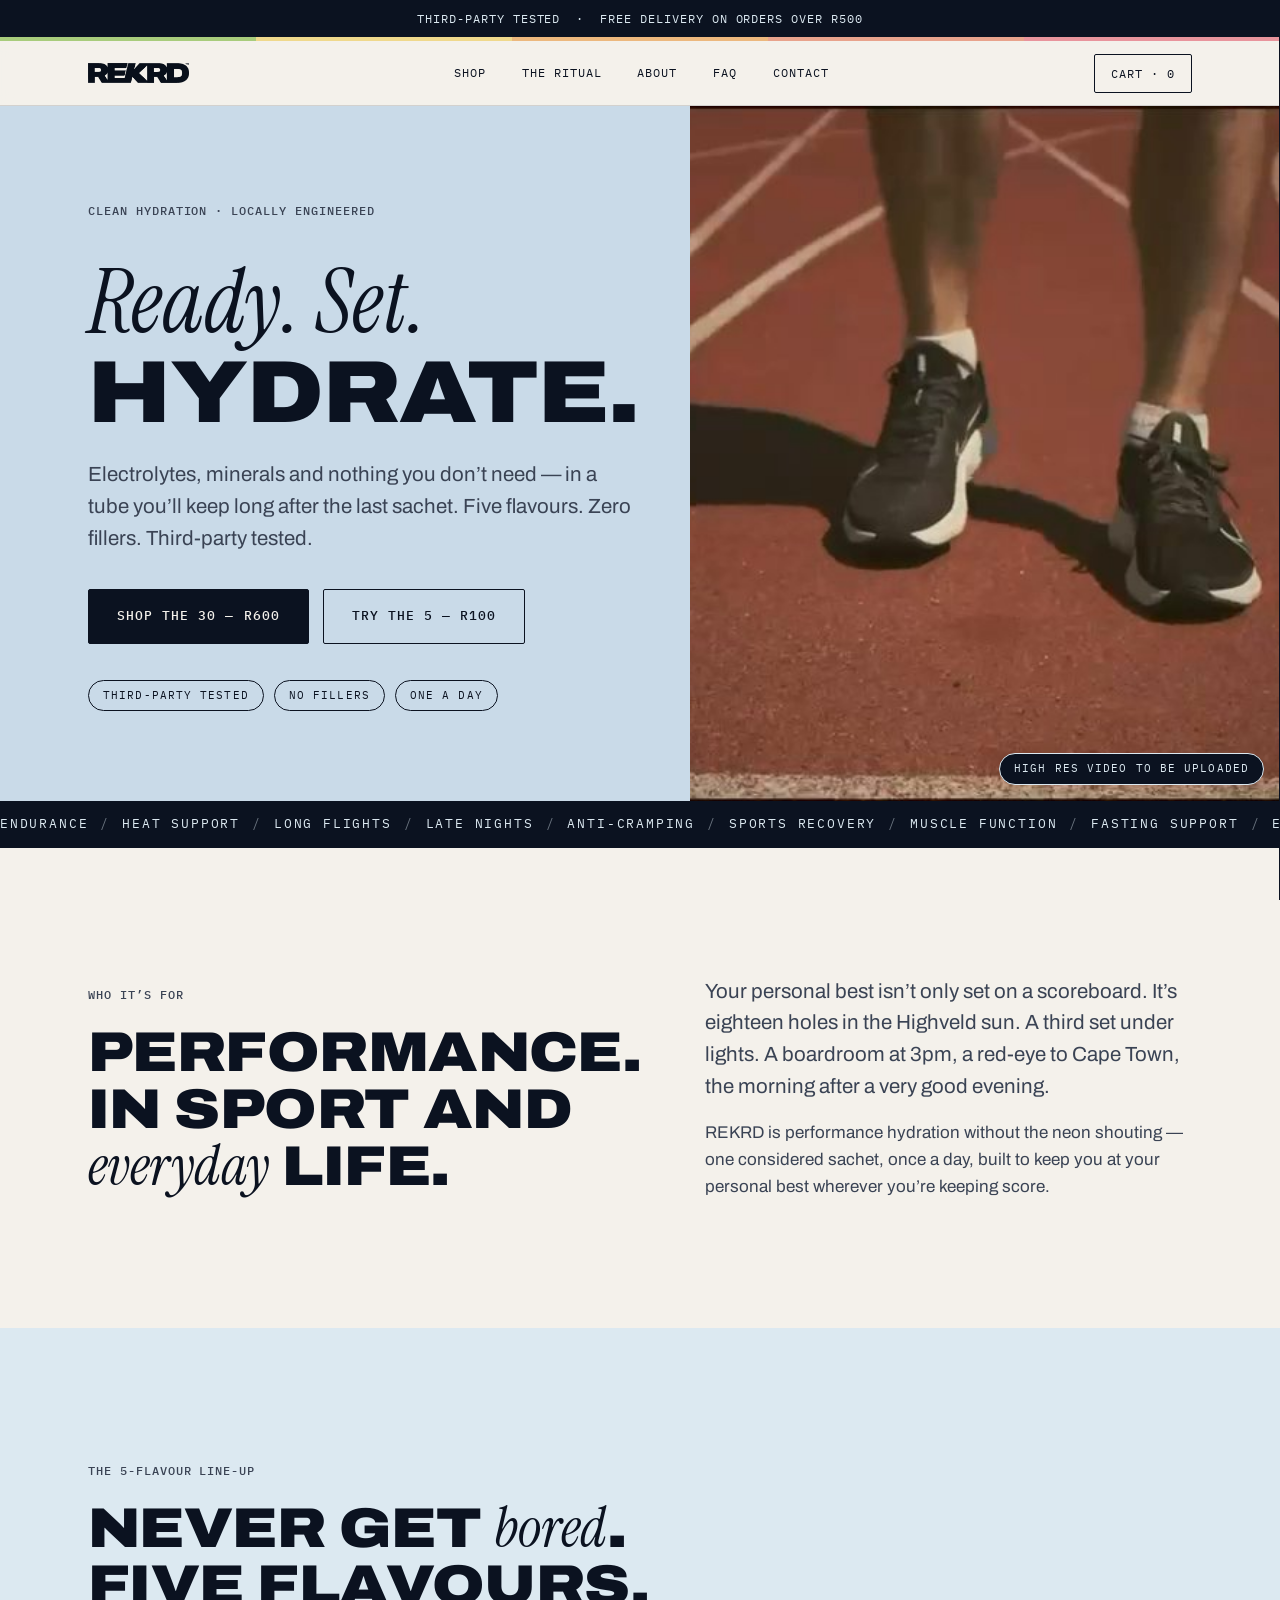
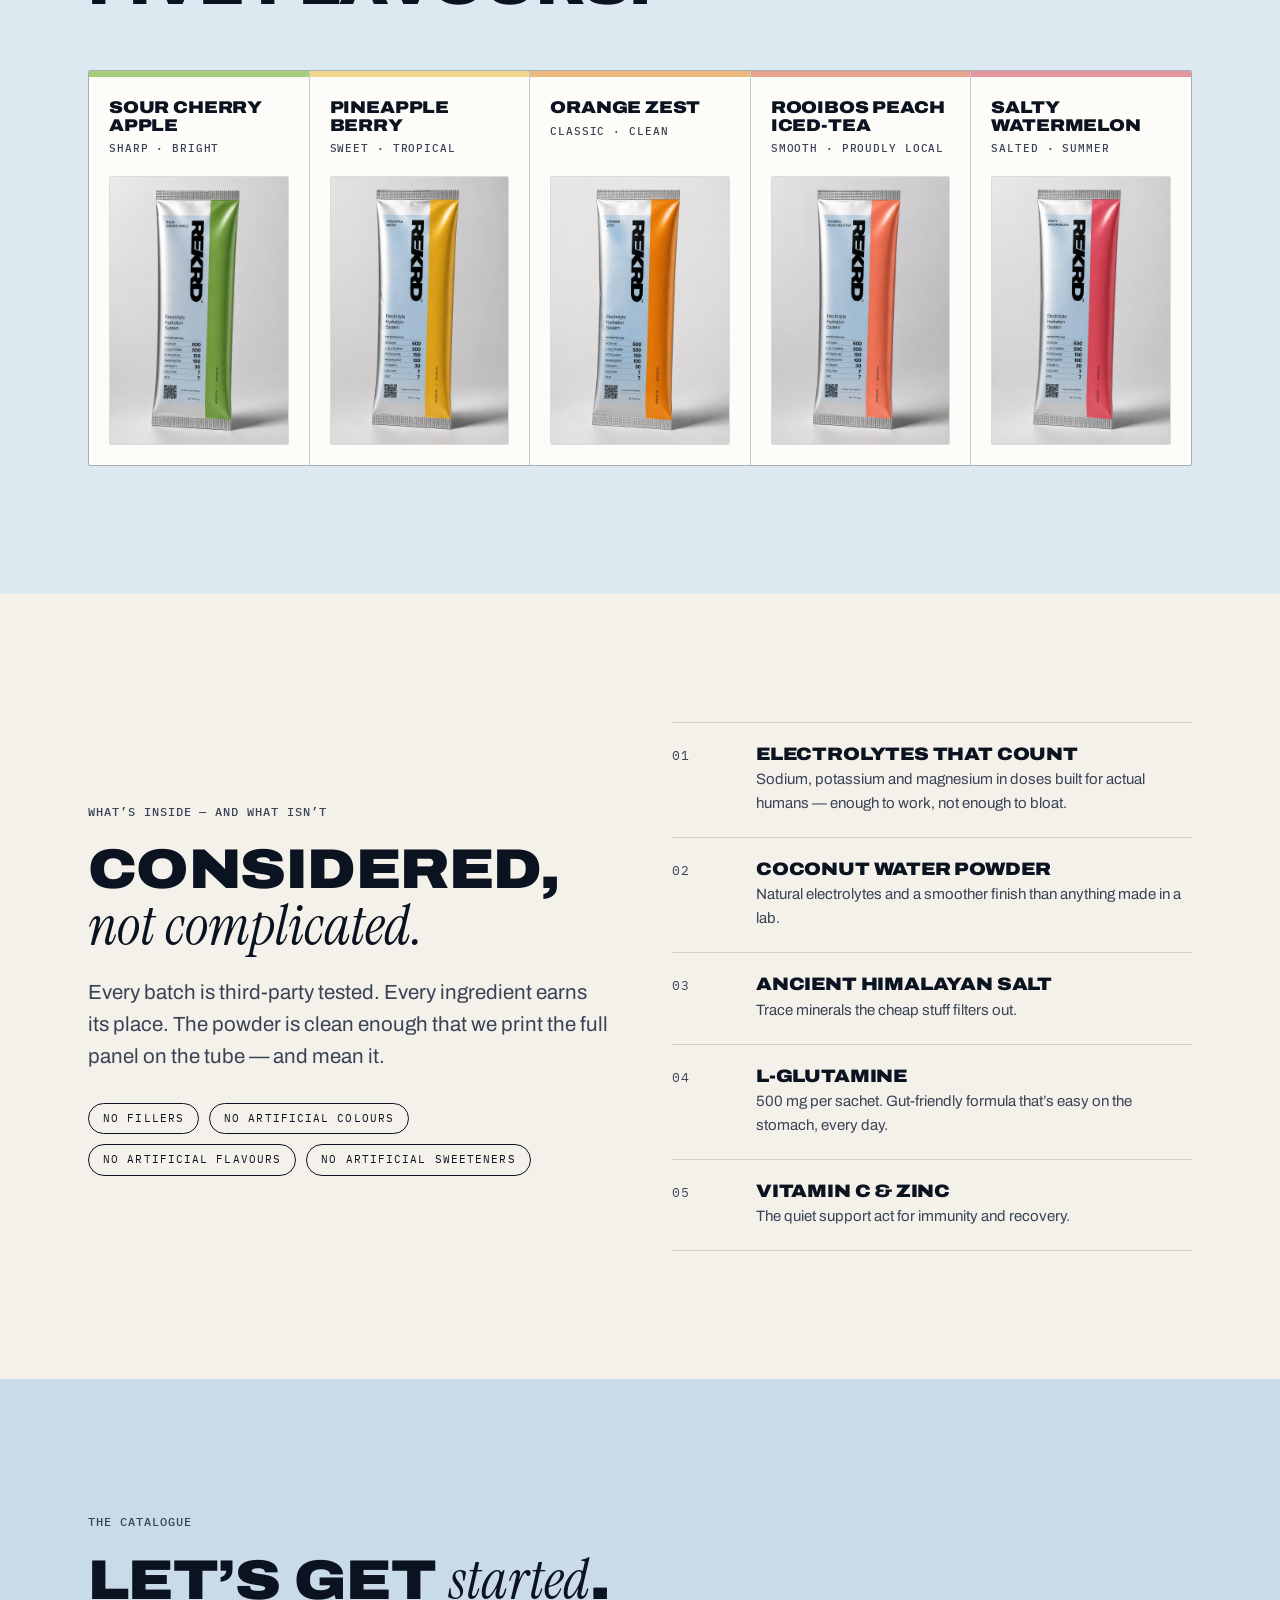
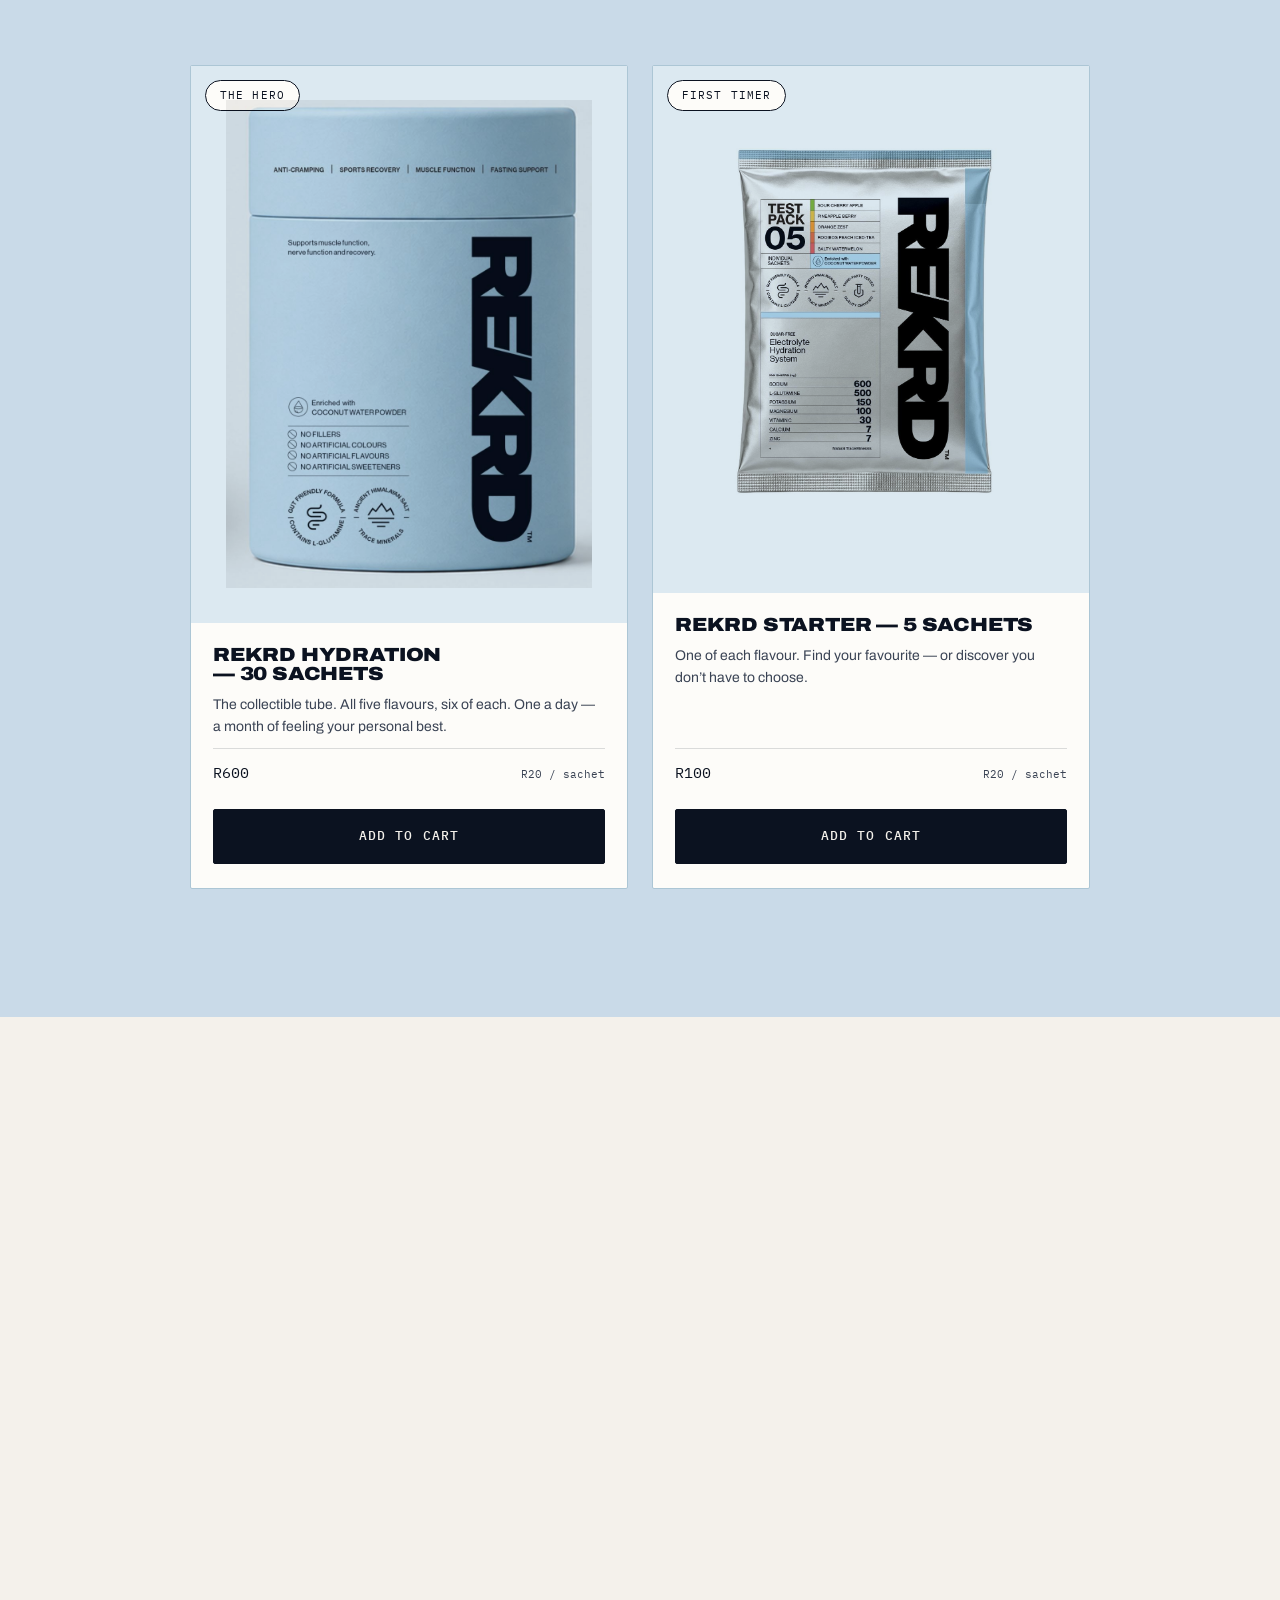
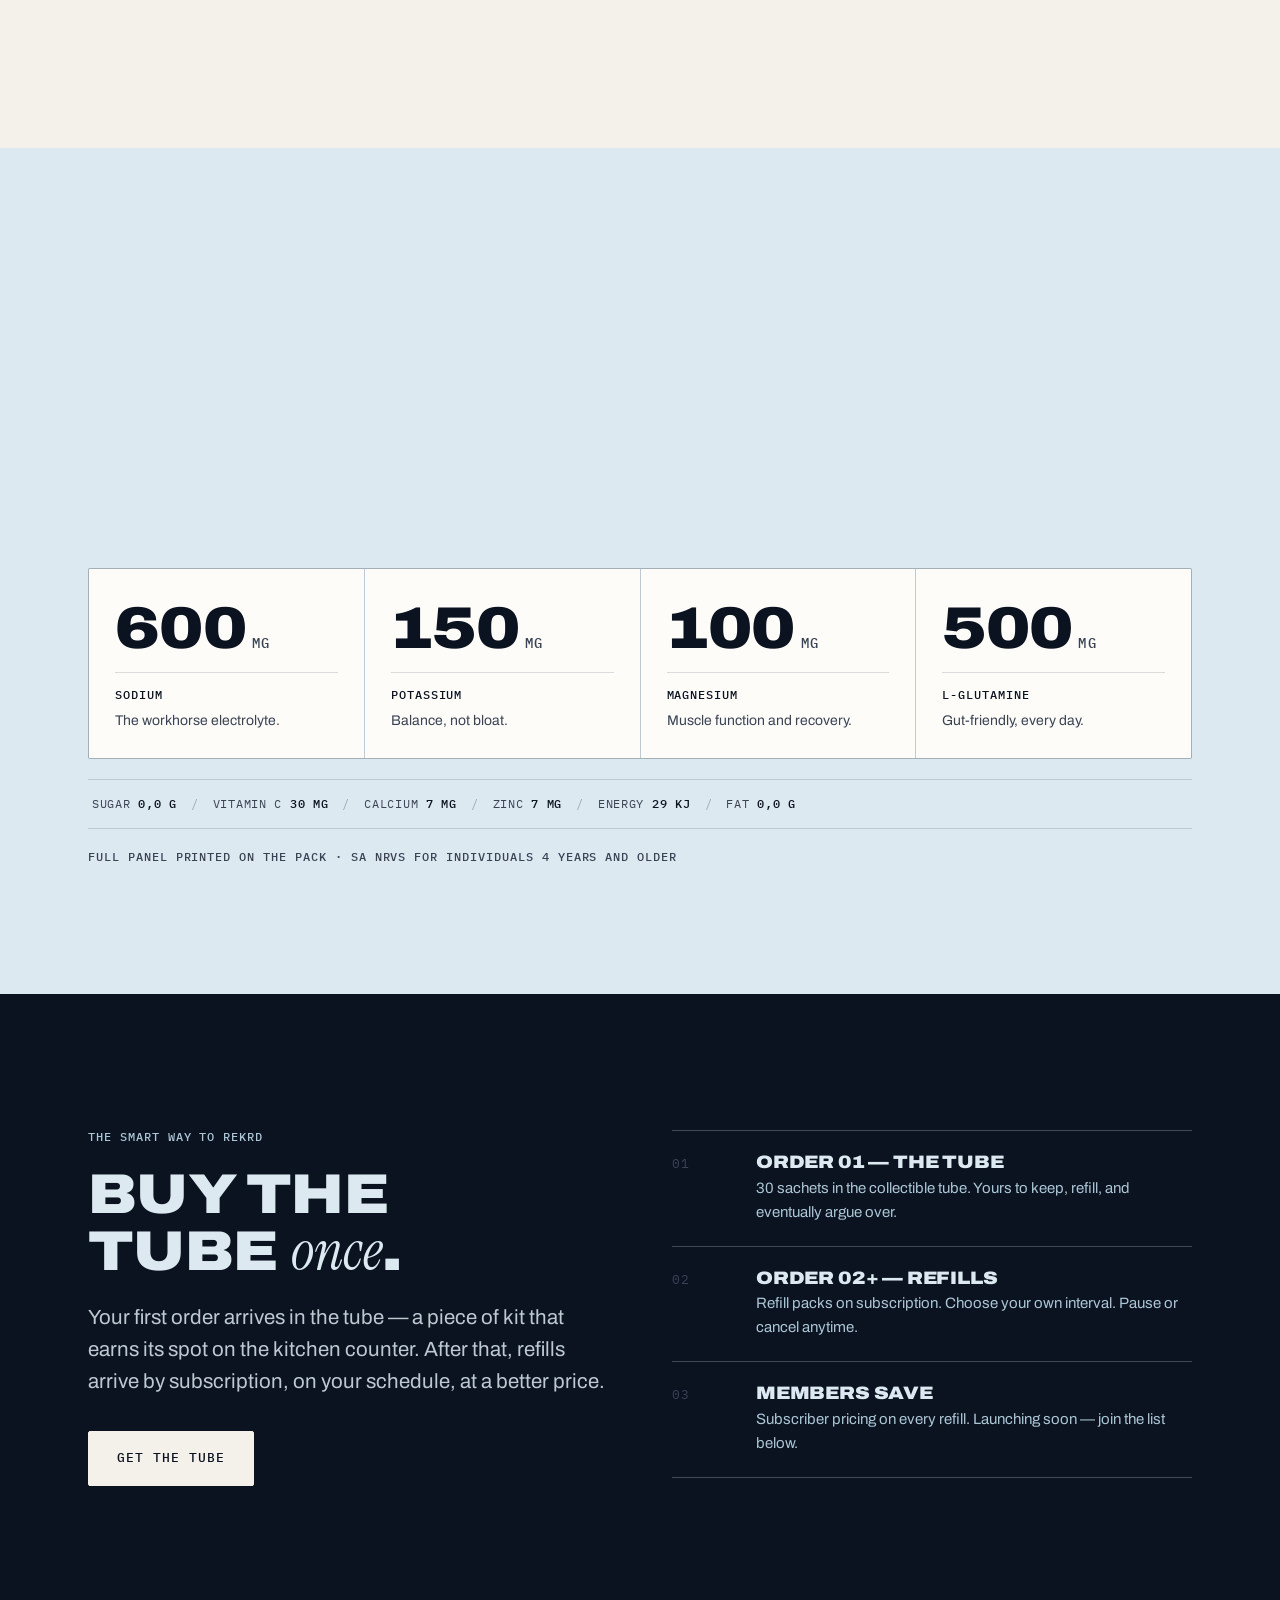
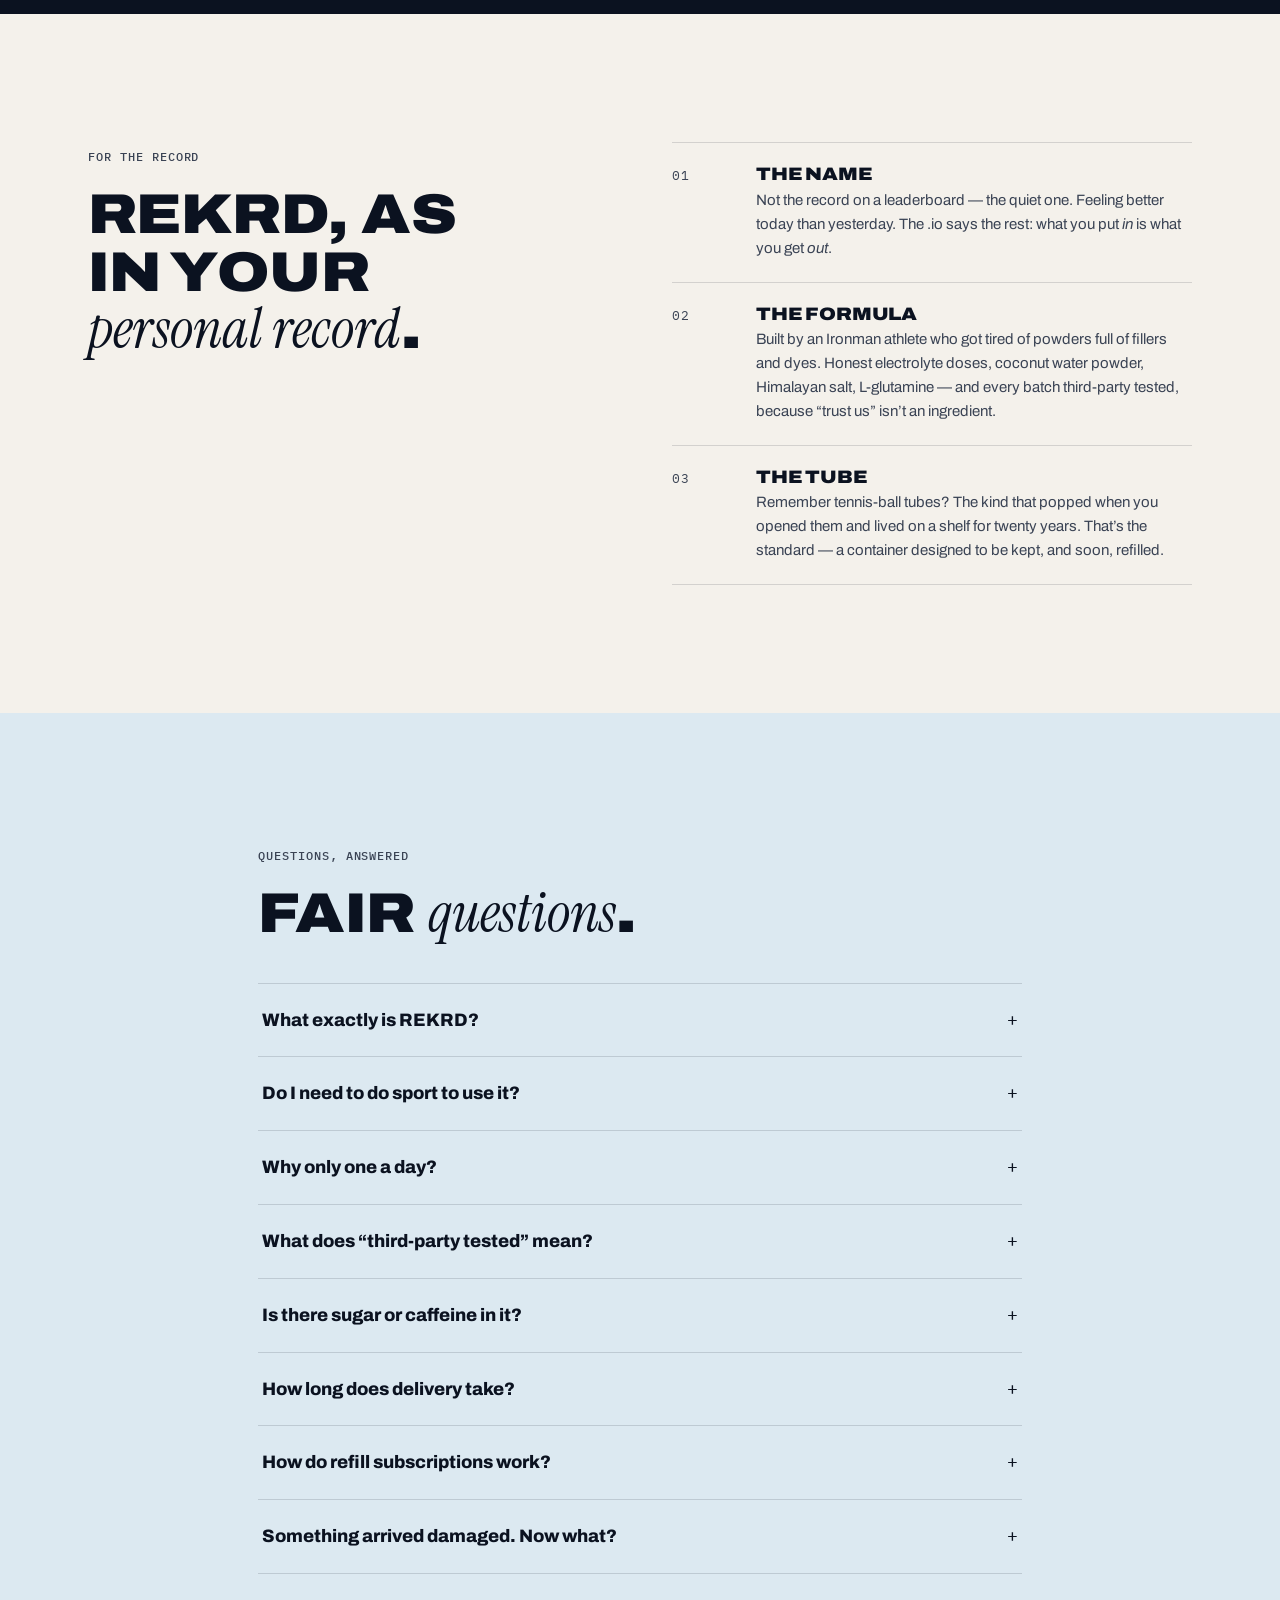
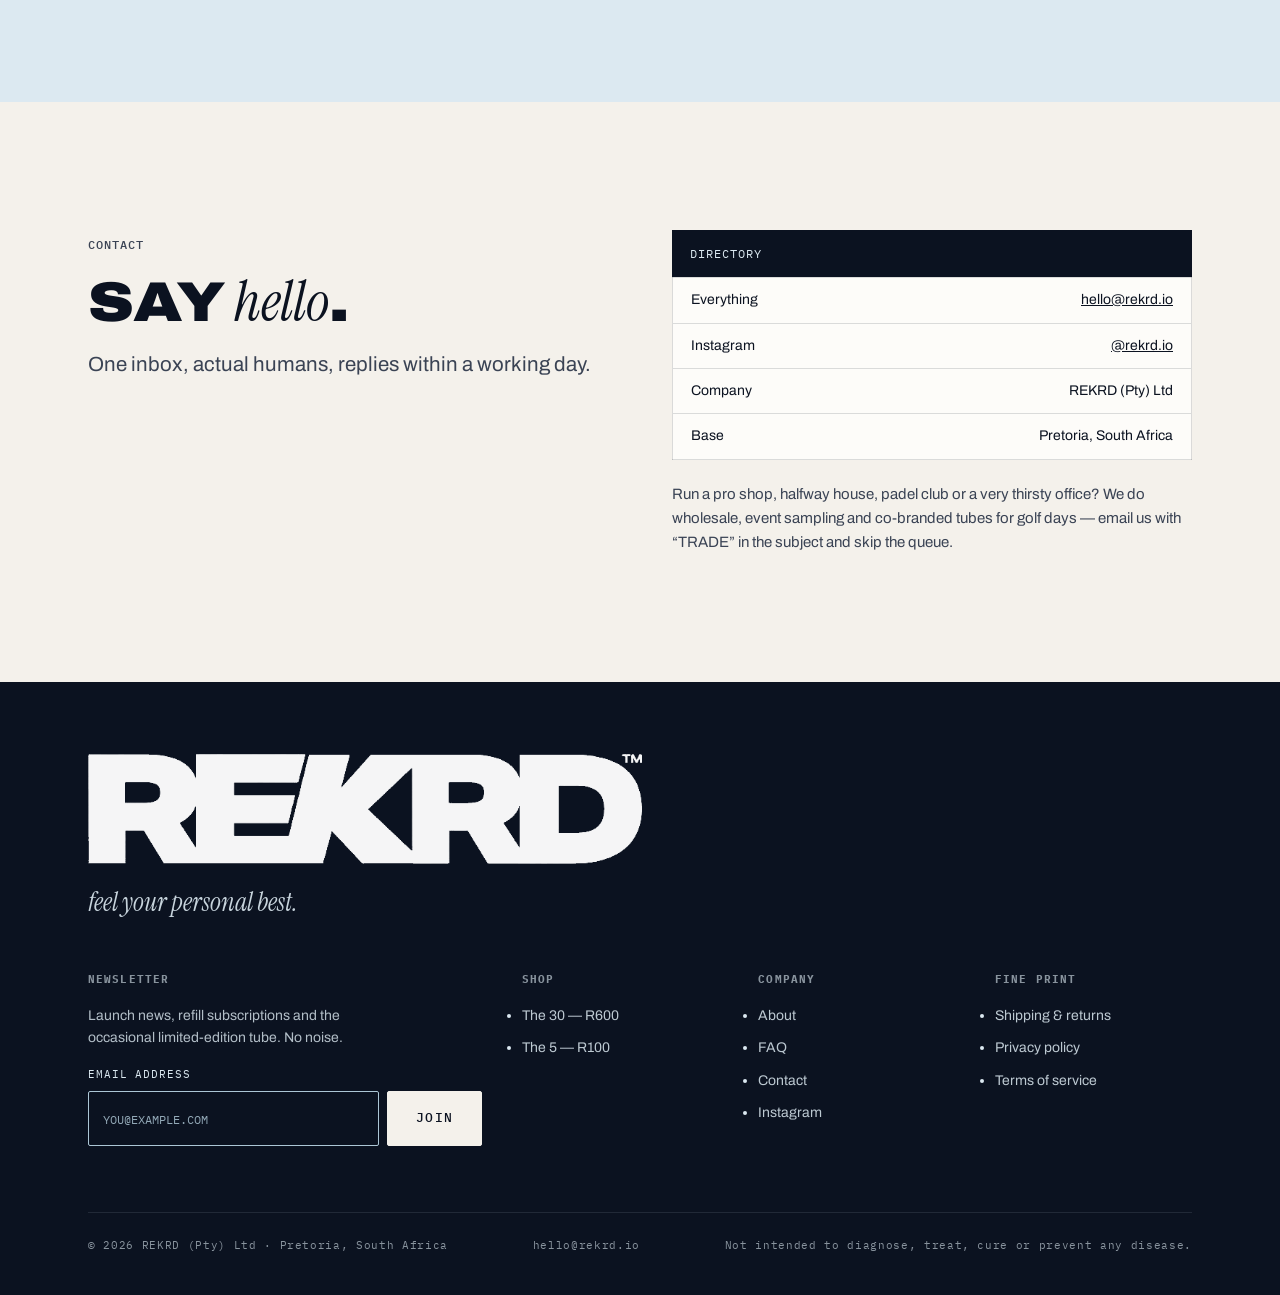
==== site/index.html @ 0d3843e5 "One-page site + nutrition scoreboard redesign + copy updates - Consolidate shop, about, FAQ and cont" ====
<!DOCTYPE html>
<html lang="en">
<head>
  <meta charset="UTF-8">
  <meta name="viewport" content="width=device-width, initial-scale=1.0">
  <title>REKRD® — Feel Your Personal Best | Clean Hydration, South Africa</title>
  <meta name="description" content="REKRD is clean, third-party-tested hydration in a tube worth keeping. Five flavours, thirty sachets, zero fillers. Made for golf days, padel nights, long flights and late nights. Delivered across South Africa.">
  <link rel="icon" type="image/svg+xml" href="assets/img/favicon.svg">
  <meta property="og:title" content="REKRD® — Feel Your Personal Best">
  <meta property="og:description" content="Clean, third-party-tested hydration in a tube worth keeping. Five flavours. Zero fillers. South Africa.">
  <meta property="og:image" content="assets/img/tube-front.jpg">
  <meta property="og:type" content="website">
  <link rel="preconnect" href="https://fonts.googleapis.com">
  <link rel="preconnect" href="https://fonts.gstatic.com" crossorigin>
  <link href="https://fonts.googleapis.com/css2?family=Archivo:ital,wdth,wght@0,62..125,100..900;1,62..125,100..900&family=IBM+Plex+Mono:wght@400;500&family=Instrument+Serif:ital@0;1&display=swap" rel="stylesheet">
  <link rel="stylesheet" href="css/rekrd.css">
</head>
<body>

  <!-- Announcement -->
  <div class="announce">Third-party tested &nbsp;·&nbsp; Free delivery on orders over R500</div>
  <div class="spectrum" aria-hidden="true"><span></span><span></span><span></span><span></span><span></span></div>

  <!-- Nav -->
  <header class="nav">
    <div class="wrap nav__in">
      <a class="nav__logo" href="index.html" aria-label="REKRD home">
        <img src="assets/img/rekrd-wordmark-ink.png" alt="REKRD">
      </a>
      <nav class="nav__links" aria-label="Main">
        <a href="#shop">Shop</a>
        <a href="#ritual">The Ritual</a>
        <a href="#about">About</a>
        <a href="#faq">FAQ</a>
        <a href="#contact">Contact</a>
      </nav>
      <div style="display:flex;gap:16px;align-items:center">
        <button class="nav__burger" aria-expanded="false" aria-controls="nav-links">Menu</button>
        <button class="nav__cart" data-cart-open>Cart · <span data-cart-count>0</span></button>
      </div>
    </div>
  </header>

  <main id="main">

    <!-- Hero -->
    <section class="hero section--blue">
      <div class="hero__in">
        <div class="hero__copy">
          <span class="eyebrow">Clean hydration · Locally engineered</span>
          <h1><span class="accent accent--cap">Ready. Set.</span><br>Hydrate.</h1>
          <p class="lede">Electrolytes, minerals and nothing you don’t need — in a tube you’ll keep long after the last sachet. Five flavours. Zero fillers. Third-party tested.</p>
          <div class="hero__cta">
            <a class="btn" href="#shop">Shop the 30 — R600</a>
            <a class="btn btn--ghost" href="#shop">Try the 5 — R100</a>
          </div>
          <div class="stamps" style="margin-top:36px">
            <span class="stamp">Third-party tested</span>
            <span class="stamp">No fillers</span>
            <span class="stamp">One a day</span>
          </div>
        </div>
        <div class="hero__visual">
          <!-- TODO(design): re-export hero film at 1080p+ (current source 848x480) -->
          <video src="assets/video/rekrd-hero.mp4" poster="assets/img/hero-poster.jpg" autoplay muted loop playsinline aria-label="REKRD brand film — on your marks, golden-hour padel, life in motion"></video>
          <span class="stamp hero__note">High res video to be uploaded</span>
        </div>
      </div>
    </section>

    <!-- Ticker -->
    <div class="ticker" aria-hidden="true">
      <div class="ticker__track">
        <span>Endurance</span><span>Heat support</span><span>Long flights</span><span>Late nights</span><span>Anti-cramping</span><span>Sports recovery</span><span>Muscle function</span><span>Fasting support</span>
        <span>Endurance</span><span>Heat support</span><span>Long flights</span><span>Late nights</span><span>Anti-cramping</span><span>Sports recovery</span><span>Muscle function</span><span>Fasting support</span>
      </div>
    </div>
    <ul class="sr-only">
      <li>Endurance</li><li>Heat support</li><li>Long flights</li><li>Late nights</li><li>Anti-cramping</li><li>Sports recovery</li><li>Muscle function</li><li>Fasting support</li>
    </ul>

    <!-- Positioning -->
    <section class="section">
      <div class="wrap grid-2">
        <div class="reveal">
          <span class="eyebrow">Who it’s for</span>
          <h2>Performance. In sport and <span class="accent">everyday</span> life.</h2>
        </div>
        <div class="reveal">
          <p class="lede">Your personal best isn’t only set on a scoreboard. It’s eighteen holes in the Highveld sun. A third set under lights. A boardroom at 3pm, a red-eye to Cape Town, the morning after a very good evening.</p>
          <p style="margin-top:16px;color:var(--ink-soft)">REKRD is performance hydration without the neon shouting — one considered sachet, once a day, built to keep you at your personal best wherever you’re keeping score.</p>
        </div>
      </div>
    </section>

    <!-- Flavour lineup -->
    <section class="section section--blue-light" id="flavours">
      <div class="wrap">
        <span class="eyebrow reveal">The 5-flavour line-up</span>
        <h2 class="reveal mb-56">Never get <span class="accent">bored</span>. Five flavours.</h2>
        <ul class="flavours">
          <li class="flavour reveal" style="--fl:var(--fl-cherry)">
            <h3>Sour Cherry Apple</h3>
            <p class="spec">Sharp · Bright</p>
            <img class="flavour__sachet" src="assets/img/sachet-sour-cherry-apple.jpg" alt="REKRD Sour Cherry Apple sachet" loading="lazy" width="900" height="1352">
          </li>
          <li class="flavour reveal" style="--fl:var(--fl-pineapple)">
            <h3>Pineapple Berry</h3>
            <p class="spec">Sweet · Tropical</p>
            <img class="flavour__sachet" src="assets/img/sachet-pineapple-berry.jpg" alt="REKRD Pineapple Berry sachet" loading="lazy" width="900" height="1352">
          </li>
          <li class="flavour reveal" style="--fl:var(--fl-orange)">
            <h3>Orange Zest</h3>
            <p class="spec">Classic · Clean</p>
            <img class="flavour__sachet" src="assets/img/sachet-orange-zest.jpg" alt="REKRD Orange Zest sachet" loading="lazy" width="900" height="1352">
          </li>
          <li class="flavour reveal" style="--fl:var(--fl-rooibos)">
            <h3>Rooibos Peach Iced-Tea</h3>
            <p class="spec">Smooth · Proudly local</p>
            <img class="flavour__sachet" src="assets/img/sachet-rooibos-peach.jpg" alt="REKRD Rooibos Peach Iced-Tea sachet" loading="lazy" width="900" height="1352">
          </li>
          <li class="flavour reveal" style="--fl:var(--fl-watermelon)">
            <h3>Salty Watermelon</h3>
            <p class="spec">Salted · Summer</p>
            <img class="flavour__sachet" src="assets/img/sachet-salty-watermelon.jpg" alt="REKRD Salty Watermelon sachet" loading="lazy" width="900" height="1352">
          </li>
        </ul>
      </div>
    </section>

    <!-- Clean formula -->
    <section class="section">
      <div class="wrap grid-2">
        <div class="reveal">
          <span class="eyebrow">What’s inside — and what isn’t</span>
          <h2>Considered,<br><span class="accent">not complicated.</span></h2>
          <p class="lede" style="margin-top:22px">Every batch is third-party tested. Every ingredient earns its place. The powder is clean enough that we print the full panel on the tube — and mean it.</p>
          <div class="stamps" style="margin-top:30px">
            <span class="stamp">No fillers</span>
            <span class="stamp">No artificial colours</span>
            <span class="stamp">No artificial flavours</span>
            <span class="stamp">No artificial sweeteners</span>
          </div>
        </div>
        <div class="reveal">
          <ol class="numbered">
            <li><div><h3>Electrolytes that count</h3><p>Sodium, potassium and magnesium in doses built for actual humans — enough to work, not enough to bloat.</p></div></li>
            <li><div><h3>Coconut water powder</h3><p>Natural electrolytes and a smoother finish than anything made in a lab.</p></div></li>
            <li><div><h3>Ancient Himalayan salt</h3><p>Trace minerals the cheap stuff filters out.</p></div></li>
            <li><div><h3>L-Glutamine</h3><p>500&nbsp;mg per sachet. Gut-friendly formula that’s easy on the stomach, every day.</p></div></li>
            <li><div><h3>Vitamin C &amp; Zinc</h3><p>The quiet support act for immunity and recovery.</p></div></li>
          </ol>
        </div>
      </div>
    </section>

    <!-- Products -->
    <section class="section section--blue" id="shop">
      <div class="wrap">
        <span class="eyebrow reveal">The catalogue</span>
        <h2 class="reveal mb-56">Let’s get <span class="accent">started</span>.</h2>
        <div class="cards cards--2">
          <article class="card reveal">
            <div class="card__media">
              <span class="stamp">The hero</span>
              <img src="assets/img/tube-front.jpg" alt="REKRD Hydration tube — 30 sachets">
            </div>
            <div class="card__body">
              <h3>REKRD Hydration — 30 Sachets</h3>
              <p class="card__meta">The collectible tube. All five flavours, six of each. One a day — a month of feeling your personal best.</p>
              <div class="card__price"><span>R600</span><span class="per">R20 / sachet</span></div>
              <button class="btn" data-add-to-cart="tube-30">Add to cart</button>
            </div>
          </article>
          <article class="card reveal">
            <div class="card__media">
              <span class="stamp">First timer</span>
              <img src="assets/img/pack-5.jpg" alt="REKRD Starter — five sachets, one of each flavour">
            </div>
            <div class="card__body">
              <h3>REKRD Starter — 5 Sachets</h3>
              <p class="card__meta">One of each flavour. Find your favourite — or discover you don’t have to choose.</p>
              <div class="card__price"><span>R100</span><span class="per">R20 / sachet</span></div>
              <button class="btn" data-add-to-cart="starter-5">Add to cart</button>
            </div>
          </article>
        </div>
      </div>
    </section>

    <!-- Ritual -->
    <section class="section" id="ritual">
      <div class="wrap">
        <span class="eyebrow reveal">The ritual</span>
        <h2 class="reveal mb-24">One a day.<br><span class="accent accent--cap">Feel your personal best.</span></h2>
        <p class="lede reveal mb-56">Like a Berocca, but built for hydration — and it tastes like a holiday, not a vitamin.</p>
        <div class="steps">
          <div class="step reveal">
            <span class="eyebrow">Step 01</span>
            <h3>Tear</h3>
            <p>One sachet from the tube on the counter. The tick marks on the lid aren’t decoration — you’re counting down 30.</p>
          </div>
          <div class="step reveal">
            <span class="eyebrow">Step 02</span>
            <h3>Stir</h3>
            <p>500–600&nbsp;ml of cold water. Ten seconds. No shaker, no blender, no ceremony.</p>
          </div>
          <div class="step reveal">
            <span class="eyebrow">Step 03</span>
            <h3>Go</h3>
            <p>First tee, first meeting, first set — or just a Tuesday. Feel your personal best.</p>
          </div>
        </div>
      </div>
    </section>

    <!-- Nutrition -->
    <section class="section section--blue-light">
      <div class="wrap">
        <div class="reveal" style="max-width:62ch">
          <span class="eyebrow">Per sachet · ±4,5 g</span>
          <h2>Know your <span class="accent">numbers</span>.</h2>
          <p class="lede" style="margin-top:22px">A record is just a number you care about. Here are ours — in every sachet, with nothing hidden in the fine print.</p>
        </div>
        <!-- TODO(team): verify all values against final print artwork before launch -->
        <div class="stats reveal" style="margin-top:48px">
          <div class="stat">
            <p class="stat__value">600<span class="stat__unit">mg</span></p>
            <p class="stat__label">Sodium</p>
            <p class="stat__note">The workhorse electrolyte.</p>
          </div>
          <div class="stat">
            <p class="stat__value">150<span class="stat__unit">mg</span></p>
            <p class="stat__label">Potassium</p>
            <p class="stat__note">Balance, not bloat.</p>
          </div>
          <div class="stat">
            <p class="stat__value">100<span class="stat__unit">mg</span></p>
            <p class="stat__label">Magnesium</p>
            <p class="stat__note">Muscle function and recovery.</p>
          </div>
          <div class="stat">
            <p class="stat__value">500<span class="stat__unit">mg</span></p>
            <p class="stat__label">L-Glutamine</p>
            <p class="stat__note">Gut-friendly, every day.</p>
          </div>
        </div>
        <ul class="spec-strip reveal" aria-label="Also in every sachet">
          <li>Sugar <b>0,0 g</b></li>
          <li>Vitamin C <b>30 mg</b></li>
          <li>Calcium <b>7 mg</b></li>
          <li>Zinc <b>7 mg</b></li>
          <li>Energy <b>29 kJ</b></li>
          <li>Fat <b>0,0 g</b></li>
        </ul>
        <p class="spec reveal" style="margin-top:18px;color:var(--ink-soft)">Full panel printed on the pack · SA NRVs for individuals 4 years and older</p>
      </div>
    </section>

    <!-- Subscription -->
    <section class="section section--ink">
      <div class="wrap grid-2">
        <div class="reveal">
          <span class="eyebrow" style="color:var(--powder-300)">The smart way to REKRD</span>
          <h2>Buy the tube <span class="accent">once</span>.</h2>
          <p class="lede" style="color:var(--powder-100);opacity:.85;margin-top:22px">Your first order arrives in the tube — a piece of kit that earns its spot on the kitchen counter. After that, refills arrive by subscription, on your schedule, at a better price.</p>
          <a class="btn btn--on-ink" href="#shop" style="margin-top:34px">Get the tube</a>
        </div>
        <div class="reveal">
          <ol class="numbered" style="--hairline:rgba(220,233,241,.25)">
            <li style="border-color:rgba(220,233,241,.25)"><div><h3 style="color:var(--powder-100)">Order 01 — the tube</h3><p style="color:var(--powder-300)">30 sachets in the collectible tube. Yours to keep, refill, and eventually argue over.</p></div></li>
            <li style="border-color:rgba(220,233,241,.25)"><div><h3 style="color:var(--powder-100)">Order 02+ — refills</h3><p style="color:var(--powder-300)">Refill packs on subscription. Choose your own interval. Pause or cancel anytime.</p></div></li>
            <li style="border-color:rgba(220,233,241,.25)"><div><h3 style="color:var(--powder-100)">Members save</h3><p style="color:var(--powder-300)">Subscriber pricing on every refill. Launching soon — join the list below.</p></div></li>
          </ol>
        </div>
      </div>
    </section>

    <!-- About -->
    <section class="section" id="about">
      <div class="wrap grid-2" style="align-items:start">
        <div class="reveal">
          <span class="eyebrow">For the record</span>
          <h2>REKRD, as in your <span class="accent">personal record</span>.</h2>
        </div>
        <div class="reveal">
          <ol class="numbered">
            <li><div><h3>The name</h3><p>Not the record on a leaderboard — the quiet one. Feeling better today than yesterday. The .io says the rest: what you put <em>in</em> is what you get <em>out</em>.</p></div></li>
            <li><div><h3>The formula</h3><p>Built by an Ironman athlete who got tired of powders full of fillers and dyes. Honest electrolyte doses, coconut water powder, Himalayan salt, L-glutamine — and every batch third-party tested, because “trust us” isn’t an ingredient.</p></div></li>
            <li><div><h3>The tube</h3><p>Remember tennis-ball tubes? The kind that popped when you opened them and lived on a shelf for twenty years. That’s the standard — a container designed to be kept, and soon, refilled.</p></div></li>
          </ol>
        </div>
      </div>
    </section>

    <!-- FAQ -->
    <section class="section section--blue-light" id="faq">
      <div class="wrap" style="max-width:860px">
        <span class="eyebrow reveal">Questions, answered</span>
        <h2 class="reveal mb-40">Fair <span class="accent">questions</span>.</h2>
        <div class="faq-list reveal">
          <details>
            <summary>What exactly is REKRD?</summary>
            <div class="faq-a"><p>A clean hydration powder in single-serve sachets. Electrolytes (sodium, potassium, magnesium), coconut water powder, ancient Himalayan salt with trace minerals, L-glutamine, vitamin C and zinc. No fillers, no artificial colours, flavours or sweeteners. Mix one sachet into 500–600&nbsp;ml of cold water, once a day.</p></div>
          </details>
          <details>
            <summary>Do I need to do sport to use it?</summary>
            <div class="faq-a"><p>No. Most people run mildly dehydrated on nothing more strenuous than air-conditioning, coffee and life. REKRD works for golf and padel days, but also for long flights, hot days, fasting mornings and late nights.</p></div>
          </details>
          <details>
            <summary>Why only one a day?</summary>
            <div class="faq-a"><p>Our formula is balanced for daily use — enough electrolytes to work, not so much sodium that you feel like biltong. On very hot or very active days, listen to your body (and your water bottle).</p></div>
          </details>
          <details>
            <summary>What does “third-party tested” mean?</summary>
            <div class="faq-a"><p>We pay an independent laboratory to test our batches — for purity and for the label matching what’s actually in the sachet. It costs us real money and we think it’s the cost of being taken seriously.</p></div>
          </details>
          <details>
            <summary>Is there sugar or caffeine in it?</summary>
            <div class="faq-a"><p>No added sugar (0,0&nbsp;g per sachet) and no caffeine. It won’t spike you and it won’t crash you.</p></div>
          </details>
          <details>
            <summary>How long does delivery take?</summary>
            <div class="faq-a"><p>1–3 working days in major metros, 2–5 working days regionally, via the Bob Go courier network. Free on orders over R500 — which the tube clears on its own. You’ll get tracking the moment your order ships.</p></div>
          </details>
          <details>
            <summary>How do refill subscriptions work?</summary>
            <div class="faq-a"><p>Your first order arrives in the collectible tube. After that, refill packs arrive on a schedule you choose, at subscriber pricing. Pause, skip or cancel anytime, no interrogation. Launching soon — join the newsletter to be first.</p></div>
          </details>
          <details>
            <summary>Something arrived damaged. Now what?</summary>
            <div class="faq-a"><p>Email <a href="mailto:hello@rekrd.io">hello@rekrd.io</a> with your order number and a photo, and we’ll sort it out — replacement or refund, your call. Full details in our <a href="policies/shipping-returns.html">shipping &amp; returns policy</a>.</p></div>
          </details>
        </div>
      </div>
    </section>

    <!-- Contact -->
    <section class="section" id="contact">
      <div class="wrap grid-2" style="align-items:start">
        <div class="reveal">
          <span class="eyebrow">Contact</span>
          <h2>Say <span class="accent">hello</span>.</h2>
          <p class="lede" style="margin-top:18px">One inbox, actual humans, replies within a working day.</p>
        </div>
        <div class="reveal">
          <table class="spec-table">
            <caption>Directory</caption>
            <tbody>
              <tr><td>Everything</td><td><a href="mailto:hello@rekrd.io">hello@rekrd.io</a></td></tr>
              <tr><td>Instagram</td><td><a href="https://www.instagram.com/rekrd.io" rel="noopener" target="_blank">@rekrd.io</a></td></tr>
              <tr><td>Company</td><td>REKRD (Pty) Ltd</td></tr>
              <tr><td>Base</td><td>Pretoria, South Africa</td></tr>
            </tbody>
          </table>
          <p style="color:var(--ink-soft);margin-top:22px;font-size:15px">Run a pro shop, halfway house, padel club or a very thirsty office? We do wholesale, event sampling and co-branded tubes for golf days — email us with “TRADE” in the subject and skip the queue.</p>
        </div>
      </div>
    </section>

  </main>

  <!-- Footer -->
  <footer class="footer">
    <div class="wrap footer__in">
      <div class="footer__mark">
        <img src="assets/img/rekrd-wordmark-white.png" alt="REKRD">
        <p class="footer__tag">feel your personal best.</p>
      </div>
      <div class="footer__grid">
        <div>
          <h4>Newsletter</h4>
          <p style="font-size:14px;opacity:.8;max-width:34ch">Launch news, refill subscriptions and the occasional limited-edition tube. No noise.</p>
          <!-- TODO(rools): wire form to Shopify customer signup / email platform -->
          <form class="field" style="margin-top:16px" action="#" onsubmit="alert('Newsletter signup not wired up yet — see docs/PROJECT-WEBSITE.md');return false">
            <label for="nl-email">Email address</label>
            <div style="display:flex;gap:8px">
              <input id="nl-email" type="email" placeholder="YOU@EXAMPLE.COM" required style="flex:1;border-color:var(--powder-300);background:transparent;color:var(--powder-100)">
              <button class="btn btn--on-ink" type="submit">Join</button>
            </div>
          </form>
        </div>
        <div>
          <h4>Shop</h4>
          <ul>
            <li><a href="#shop">The 30 — R600</a></li>
            <li><a href="#shop">The 5 — R100</a></li>
          </ul>
        </div>
        <div>
          <h4>Company</h4>
          <ul>
            <li><a href="#about">About</a></li>
            <li><a href="#faq">FAQ</a></li>
            <li><a href="#contact">Contact</a></li>
            <li><a href="https://www.instagram.com/rekrd.io" rel="noopener" target="_blank">Instagram</a></li>
          </ul>
        </div>
        <div>
          <h4>Fine print</h4>
          <ul>
            <li><a href="policies/shipping-returns.html">Shipping &amp; returns</a></li>
            <li><a href="policies/privacy.html">Privacy policy</a></li>
            <li><a href="policies/terms.html">Terms of service</a></li>
          </ul>
        </div>
      </div>
      <div class="footer__legal">
        <span>© <span data-year>2026</span> REKRD (Pty) Ltd · Pretoria, South Africa</span>
        <span>hello@rekrd.io</span>
        <span>Not intended to diagnose, treat, cure or prevent any disease.</span>
      </div>
    </div>
  </footer>

  <!-- Cart drawer -->
  <div class="cart-overlay" data-cart-close></div>
  <aside class="cart-drawer" aria-label="Shopping cart">
    <div class="cart-drawer__head">
      <h2>Your cart</h2>
      <button class="spec" data-cart-close aria-label="Close cart">Close ✕</button>
    </div>
    <div class="cart-drawer__items" data-cart-items></div>
    <div class="cart-drawer__foot">
      <div class="cart-drawer__total"><span>Subtotal</span><span data-cart-total>R0</span></div>
      <button class="btn btn--wide" data-cart-checkout onclick="REKRD_CART.checkout()">Checkout on Shopify →</button>
      <p class="cart-drawer__note">Secure checkout · Paystack · Free delivery over R500</p>
    </div>
  </aside>

  <script src="js/shopify-config.js"></script>
  <script src="js/cart.js"></script>
  <script src="js/main.js"></script>
</body>
</html>
---- site/css/rekrd.css ----
/* ==========================================================================
   REKRD — Design System v1.0
   Implements docs/DESIGN-SYSTEM.md. Sampled from packaging renders.
   ========================================================================== */

/* ---------- Tokens ---------- */
:root {
  --ink: #0B1220;
  --ink-soft: #3A4354;
  --powder-100: #DCE9F1;
  --powder-200: #C9DAE8;
  --powder-300: #ACC6D5;
  --powder-400: #93A9B7;
  --paper: #F4F1EB;
  --cream: #FDFCF9;

  --fl-cherry: #A8CC7C;
  --fl-pineapple: #EFD88C;
  --fl-orange: #ECB87E;
  --fl-rooibos: #E8A38C;
  --fl-watermelon: #E8949C;

  --hairline: color-mix(in srgb, var(--ink) 14%, transparent);
  --hairline-blue: var(--powder-300);

  --font-display: "Archivo", "Helvetica Neue", Arial, sans-serif;
  --font-body: "Archivo", "Helvetica Neue", Arial, sans-serif;
  --font-accent: "Instrument Serif", Georgia, serif;
  --font-mono: "IBM Plex Mono", "Courier New", monospace;

  --w-max: 1200px;
  --radius: 2px;
  --section-pad: clamp(72px, 10vw, 140px);
  --ease: cubic-bezier(.2, .7, .2, 1);
}

/* ---------- Reset ---------- */
*, *::before, *::after { box-sizing: border-box; margin: 0; padding: 0; }
html { -webkit-text-size-adjust: 100%; scroll-behavior: smooth; }
body {
  font-family: var(--font-body);
  font-size: 17px;
  line-height: 1.6;
  color: var(--ink);
  background: var(--paper);
  -webkit-font-smoothing: antialiased;
}
img, video { max-width: 100%; display: block; }
a { color: inherit; }
button { font: inherit; color: inherit; background: none; border: 0; cursor: pointer; }
ul[class], ol[class] { list-style: none; }
:focus-visible { outline: 2px solid var(--ink); outline-offset: 2px; }
.sr-only {
  position: absolute; width: 1px; height: 1px; padding: 0; margin: -1px;
  overflow: hidden; clip: rect(0 0 0 0); white-space: nowrap; border: 0;
}

/* ---------- Type ---------- */
h1, h2, h3, .display {
  font-family: var(--font-display);
  font-weight: 900;
  font-stretch: 115%;
  letter-spacing: -0.01em;
  line-height: 1.02;
  text-transform: uppercase;
  text-wrap: balance;
}
h1 { font-size: clamp(44px, 7.4vw, 88px); }
h2 { font-size: clamp(32px, 4.6vw, 56px); }
h3 { font-size: clamp(20px, 2.2vw, 24px); }
.accent {
  font-family: var(--font-accent);
  font-style: italic;
  font-weight: 400;
  text-transform: lowercase;
  letter-spacing: 0;
}
.accent--cap { text-transform: none; }
.spec, .eyebrow {
  font-family: var(--font-mono);
  font-weight: 500;
  font-size: 12px;
  letter-spacing: 0.08em;
  text-transform: uppercase;
}
.eyebrow { display: inline-block; margin-bottom: 20px; color: var(--ink-soft); }
.lede { font-size: clamp(18px, 1.6vw, 21px); line-height: 1.55; max-width: 62ch; color: var(--ink-soft); }
p + p { margin-top: 1em; }

/* ---------- Layout ---------- */
.wrap { max-width: var(--w-max); margin-inline: auto; padding-inline: clamp(20px, 4vw, 48px); }
section[id] { scroll-margin-top: 72px; }
.section { padding-block: var(--section-pad); }
.section--blue { background: var(--powder-200); }
.section--blue-light { background: var(--powder-100); }
.section--ink { background: var(--ink); color: var(--powder-100); }
.grid-2 { display: grid; gap: clamp(32px, 5vw, 80px); align-items: center; }
@media (min-width: 860px) { .grid-2 { grid-template-columns: 1fr 1fr; } }

/* ---------- Spectrum bar ---------- */
.spectrum { display: flex; height: 4px; width: 100%; }
.spectrum span { flex: 1; }
.spectrum span:nth-child(1) { background: var(--fl-cherry); }
.spectrum span:nth-child(2) { background: var(--fl-pineapple); }
.spectrum span:nth-child(3) { background: var(--fl-orange); }
.spectrum span:nth-child(4) { background: var(--fl-rooibos); }
.spectrum span:nth-child(5) { background: var(--fl-watermelon); }

/* ---------- Announcement ---------- */
.announce {
  background: var(--ink); color: var(--powder-100);
  text-align: center; padding: 9px 16px;
  font-family: var(--font-mono); font-size: 12px; letter-spacing: 0.08em; text-transform: uppercase;
}

/* ---------- Nav ---------- */
.nav {
  position: sticky; top: 0; z-index: 50;
  background: color-mix(in srgb, var(--paper) 92%, transparent);
  backdrop-filter: blur(8px);
  border-bottom: 1px solid var(--hairline);
}
.nav__in {
  display: flex; align-items: center; justify-content: space-between;
  gap: 24px; min-height: 64px;
}
.nav__logo img { height: 20px; width: auto; }
.nav__links { display: flex; gap: clamp(16px, 3vw, 36px); }
.nav__links a {
  font-family: var(--font-mono); font-size: 12px; letter-spacing: 0.08em;
  text-transform: uppercase; text-decoration: none; padding: 8px 0;
  border-bottom: 1px solid transparent;
}
.nav__links a:hover, .nav__links a[aria-current="page"] { border-bottom-color: var(--ink); }
.nav__cart {
  font-family: var(--font-mono); font-size: 12px; letter-spacing: 0.08em; text-transform: uppercase;
  border: 1px solid var(--ink); border-radius: var(--radius); padding: 9px 16px;
  transition: background 150ms, color 150ms;
}
.nav__cart:hover { background: var(--ink); color: var(--paper); }
.nav__burger { display: none; }
@media (max-width: 720px) {
  .nav__links {
    display: none;
    position: absolute; inset: 64px 0 auto 0;
    background: var(--paper); border-bottom: 1px solid var(--hairline);
    flex-direction: column; gap: 0; padding: 8px 20px 20px;
  }
  .nav__links.is-open { display: flex; }
  .nav__links a { padding: 14px 0; border-bottom: 1px solid var(--hairline); }
  .nav__burger { display: block; font-family: var(--font-mono); font-size: 12px; letter-spacing: .08em; text-transform: uppercase; }
}

/* ---------- Buttons ---------- */
.btn {
  display: inline-block;
  font-family: var(--font-mono); font-size: 13px; font-weight: 500;
  letter-spacing: 0.08em; text-transform: uppercase; text-decoration: none; text-align: center;
  padding: 16px 28px; border-radius: var(--radius);
  background: var(--ink); color: var(--paper);
  border: 1px solid var(--ink);
  transition: background 150ms, color 150ms, transform 100ms;
}
.btn:hover { background: var(--powder-200); color: var(--ink); }
.btn:active { transform: translateY(1px); }
.btn--ghost { background: transparent; color: var(--ink); }
.btn--ghost:hover { background: var(--ink); color: var(--paper); }
.btn--on-ink { background: var(--paper); color: var(--ink); border-color: var(--paper); }
.btn--on-ink:hover { background: transparent; color: var(--paper); }
.btn--wide { width: 100%; }
.btn[disabled] { opacity: .45; cursor: not-allowed; }

/* ---------- Hero (copy left in the page grid, media full-bleed right) ---------- */
.hero { overflow: hidden; }
.hero__in { display: grid; align-items: stretch; }
.hero__copy {
  align-self: center;
  padding-block: clamp(48px, 7vw, 110px);
  padding-inline: clamp(20px, 4vw, 48px);
}
.hero h1 { margin: 18px 0 22px; }
.hero .lede { margin-bottom: 34px; }
.hero__cta { display: flex; gap: 14px; flex-wrap: wrap; }
.hero__visual { position: relative; }
.hero__visual video, .hero__visual img {
  display: block; width: 100%; height: 100%; object-fit: cover;
}
.hero__note {
  position: absolute; bottom: 16px; right: 16px; z-index: 2;
  background: var(--ink); color: var(--powder-100);
}
@media (min-width: 900px) {
  .hero__in { grid-template-columns: 1fr 1fr; }
  .hero__copy {
    margin-left: max(0px, calc((100vw - var(--w-max)) / 2));
    padding-right: clamp(32px, 4vw, 72px);
  }
  .hero__visual { min-height: 640px; }
}
@media (max-width: 899px) {
  .hero__visual { aspect-ratio: 1 / 1; }
}

/* ---------- Ticker ---------- */
.ticker { background: var(--ink); color: var(--powder-100); overflow: hidden; padding: 13px 0; }
.ticker__track {
  display: flex; gap: 0; width: max-content;
  animation: ticker 40s linear infinite;
}
.ticker:hover .ticker__track { animation-play-state: paused; }
.ticker__track span {
  font-family: var(--font-mono); font-size: 13px; letter-spacing: 0.14em;
  text-transform: uppercase; white-space: nowrap; padding-right: 12px;
}
.ticker__track span::after { content: "/"; padding-left: 12px; opacity: .45; }
@keyframes ticker { to { transform: translateX(-50%); } }

/* ---------- Stamps & badges ---------- */
.stamp {
  display: inline-block;
  font-family: var(--font-mono); font-size: 11px; letter-spacing: 0.1em; text-transform: uppercase;
  border: 1px solid currentColor; border-radius: 24px; padding: 6px 14px;
}
.stamps { display: flex; flex-wrap: wrap; gap: 10px; }

/* ---------- Flavour lineup ---------- */
.flavours { display: grid; gap: 1px; background: var(--hairline); border: 1px solid var(--hairline); border-radius: var(--radius); overflow: hidden; }
@media (min-width: 700px) { .flavours { grid-template-columns: repeat(5, 1fr); } }
.flavour { background: var(--cream); padding: 28px 20px 20px; position: relative; display: flex; flex-direction: column; }
.flavour::before {
  content: ""; position: absolute; top: 0; left: 0; right: 0; height: 6px;
  background: var(--fl, var(--powder-300));
}
.flavour h3 { font-size: 17px; margin: 0 0 6px; }
.flavour .spec { color: var(--ink-soft); font-size: 11px; margin-bottom: 18px; }
.flavour__dot { width: 28px; height: 28px; border-radius: 50%; background: var(--fl); border: 1px solid var(--hairline); }
.flavour__sachet {
  width: 100%; height: auto; margin-top: auto;
  border-radius: var(--radius); border: 1px solid var(--hairline);
}

/* ---------- Product cards ---------- */
.cards { display: grid; gap: 24px; }
@media (min-width: 860px) {
  .cards { grid-template-columns: repeat(3, 1fr); }
  .cards--2 { grid-template-columns: repeat(2, 1fr); max-width: 900px; margin-inline: auto; }
}
.card {
  background: var(--cream); border: 1px solid var(--hairline-blue); border-radius: var(--radius);
  display: flex; flex-direction: column; overflow: hidden;
  transition: border-color 150ms;
}
.card:hover { border-color: var(--ink); }
.card__media { background: var(--powder-100); aspect-ratio: 1; display: grid; place-items: center; padding: 8%; position: relative; }
.card__media img { max-height: 100%; object-fit: contain; mix-blend-mode: multiply; }
.card__media .stamp { position: absolute; top: 14px; left: 14px; background: var(--cream); }
.card__body { padding: 22px 22px 24px; display: flex; flex-direction: column; gap: 10px; flex: 1; }
.card__body h3 { font-size: 19px; }
.card__body h3 a { text-decoration: none; }
.card__meta { color: var(--ink-soft); font-size: 14px; }
.card__price { font-family: var(--font-mono); font-size: 15px; display: flex; justify-content: space-between; align-items: baseline; margin-top: auto; padding-top: 12px; border-top: 1px solid var(--hairline); }
.card__price .per { font-size: 11px; color: var(--ink-soft); }
.card .btn { margin-top: 14px; }

/* ---------- Spec-sheet table ---------- */
.spec-table { width: 100%; border-collapse: collapse; background: var(--cream); border: 1px solid var(--hairline); }
.spec-table caption { text-align: left; padding: 14px 18px; background: var(--ink); color: var(--powder-100); font-family: var(--font-mono); font-size: 12px; letter-spacing: .08em; text-transform: uppercase; }
.spec-table th, .spec-table td { padding: 11px 18px; border-bottom: 1px solid var(--hairline); text-align: left; font-size: 14px; }
.spec-table th { font-family: var(--font-mono); font-weight: 500; font-size: 11px; letter-spacing: .08em; text-transform: uppercase; color: var(--ink-soft); }
.spec-table td:last-child, .spec-table th:last-child { text-align: right; }
.spec-table tr:last-child td { border-bottom: 0; }
.spec-table .indent td:first-child { padding-left: 34px; color: var(--ink-soft); }

/* ---------- Stat scoreboard ---------- */
.stats { display: grid; gap: 1px; background: var(--hairline); border: 1px solid var(--hairline); border-radius: var(--radius); overflow: hidden; }
@media (min-width: 500px) { .stats { grid-template-columns: repeat(2, 1fr); } }
@media (min-width: 960px) { .stats { grid-template-columns: repeat(4, 1fr); } }
.stat { background: var(--cream); padding: 30px 26px 26px; }
.stat__value {
  font-family: var(--font-display); font-weight: 900; font-stretch: 115%;
  font-size: clamp(44px, 4.6vw, 64px); line-height: 1; letter-spacing: -0.01em;
}
.stat__unit {
  font-family: var(--font-mono); font-weight: 500; font-size: 14px;
  letter-spacing: .08em; text-transform: uppercase; color: var(--ink-soft);
  margin-left: 6px;
}
.stat__label {
  font-family: var(--font-mono); font-weight: 500; font-size: 12px;
  letter-spacing: .08em; text-transform: uppercase; margin-top: 14px;
  padding-top: 12px; border-top: 1px solid var(--hairline);
}
.stat__note { color: var(--ink-soft); font-size: 14px; margin-top: 6px; }

.spec-strip {
  display: flex; flex-wrap: wrap; column-gap: 0; row-gap: 8px;
  margin-top: 20px; padding: 14px 4px; border-block: 1px solid var(--hairline);
  font-family: var(--font-mono); font-size: 12px; letter-spacing: .06em;
  text-transform: uppercase; color: var(--ink-soft);
}
.spec-strip li { white-space: nowrap; }
.spec-strip li b { color: var(--ink); font-weight: 500; }
.spec-strip li:not(:last-child)::after { content: "/"; margin-inline: 14px; opacity: .4; }

/* ---------- Numbered list (record-sleeve credits) ---------- */
.numbered { counter-reset: n; display: grid; gap: 0; border-top: 1px solid var(--hairline); }
.numbered li { counter-increment: n; display: grid; grid-template-columns: 64px 1fr; gap: 20px; padding: 22px 0; border-bottom: 1px solid var(--hairline); align-items: baseline; }
.numbered li::before {
  content: "0" counter(n);
  font-family: var(--font-mono); font-size: 13px; letter-spacing: .08em; color: var(--ink-soft);
}
.numbered h3 { font-size: 18px; margin-bottom: 4px; }
.numbered p { color: var(--ink-soft); font-size: 15px; }

/* ---------- Ritual steps ---------- */
.steps { display: grid; gap: 24px; }
@media (min-width: 780px) { .steps { grid-template-columns: repeat(3, 1fr); } }
.step { border: 1px solid var(--hairline); border-radius: var(--radius); background: var(--cream); padding: 30px 26px; }
.step .eyebrow { margin-bottom: 14px; }
.step h3 { margin-bottom: 8px; }
.step p { color: var(--ink-soft); font-size: 15px; }

/* ---------- Media band ---------- */
.media-band { position: relative; }
.media-band video, .media-band img { width: 100%; aspect-ratio: 16/9; object-fit: cover; }
.media-band__note { position: absolute; bottom: 14px; right: 14px; background: var(--ink); color: var(--powder-100); }

/* ---------- FAQ ---------- */
.faq-list { border-top: 1px solid var(--hairline); }
.faq-list details { border-bottom: 1px solid var(--hairline); }
.faq-list summary {
  cursor: pointer; list-style: none; display: flex; justify-content: space-between; gap: 20px;
  padding: 22px 4px; font-family: var(--font-display); font-weight: 800; font-size: 18px;
}
.faq-list summary::-webkit-details-marker { display: none; }
.faq-list summary::after { content: "+"; font-family: var(--font-mono); font-weight: 400; }
.faq-list details[open] summary::after { content: "–"; }
.faq-list .faq-a { padding: 0 4px 24px; color: var(--ink-soft); max-width: 68ch; }

/* ---------- Forms ---------- */
.field { display: grid; gap: 8px; margin-bottom: 18px; }
.field label { font-family: var(--font-mono); font-size: 11px; letter-spacing: .08em; text-transform: uppercase; }
.field input, .field textarea, .field select {
  font: inherit; font-size: 15px; padding: 13px 14px;
  background: #fff; border: 1px solid var(--ink); border-radius: var(--radius); color: var(--ink);
}
.field ::placeholder { font-family: var(--font-mono); font-size: 12px; color: var(--powder-400); }

/* ---------- Footer ---------- */
.footer { background: var(--ink); color: var(--powder-100); }
.footer__in { padding-block: 72px 40px; }
.footer__mark img { height: clamp(48px, 9vw, 110px); width: auto; opacity: .96; }
.footer__grid { display: grid; gap: 40px; padding-block: 48px; }
@media (min-width: 780px) { .footer__grid { grid-template-columns: 2fr 1fr 1fr 1fr; } }
.footer h4 { font-family: var(--font-mono); font-size: 11px; letter-spacing: .1em; text-transform: uppercase; opacity: .6; margin-bottom: 16px; }
.footer a { text-decoration: none; opacity: .85; }
.footer a:hover { opacity: 1; text-decoration: underline; }
.footer li { margin-bottom: 10px; font-size: 14px; }
.footer__tag { font-family: var(--font-accent); font-style: italic; font-size: clamp(20px, 2.4vw, 26px); margin-top: 18px; opacity: .9; }
.footer__legal { border-top: 1px solid color-mix(in srgb, var(--powder-100) 18%, transparent); padding-top: 24px; display: flex; flex-wrap: wrap; gap: 16px; justify-content: space-between; font-family: var(--font-mono); font-size: 11px; letter-spacing: .06em; opacity: .6; }

/* ---------- Cart drawer ---------- */
.cart-overlay {
  position: fixed; inset: 0; background: color-mix(in srgb, var(--ink) 40%, transparent);
  opacity: 0; pointer-events: none; transition: opacity 280ms var(--ease); z-index: 90;
}
.cart-drawer {
  position: fixed; top: 0; right: 0; bottom: 0; width: min(420px, 100vw);
  background: var(--paper); z-index: 100; display: flex; flex-direction: column;
  transform: translateX(100%); transition: transform 280ms var(--ease);
  box-shadow: -1px 0 0 var(--ink);
}
body.cart-open .cart-overlay { opacity: 1; pointer-events: auto; }
body.cart-open .cart-drawer { transform: none; }
body.cart-open { overflow: hidden; }
.cart-drawer__head { display: flex; justify-content: space-between; align-items: center; padding: 20px 24px; border-bottom: 1px solid var(--hairline); }
.cart-drawer__head h2 { font-size: 18px; }
.cart-drawer__items { flex: 1; overflow-y: auto; padding: 8px 24px; }
.cart-line { display: grid; grid-template-columns: 64px 1fr auto; gap: 16px; padding: 18px 0; border-bottom: 1px solid var(--hairline); align-items: center; }
.cart-line img { background: var(--powder-100); border-radius: var(--radius); aspect-ratio: 1; object-fit: contain; padding: 6px; }
.cart-line__name { font-weight: 700; font-size: 14px; }
.cart-line__qty { display: inline-flex; align-items: center; gap: 10px; margin-top: 8px; border: 1px solid var(--hairline); border-radius: var(--radius); }
.cart-line__qty button { padding: 4px 10px; font-family: var(--font-mono); }
.cart-line__qty span { font-family: var(--font-mono); font-size: 13px; min-width: 20px; text-align: center; }
.cart-line__price { font-family: var(--font-mono); font-size: 13px; }
.cart-line__rm { font-family: var(--font-mono); font-size: 11px; text-transform: uppercase; letter-spacing: .06em; color: var(--ink-soft); text-decoration: underline; margin-top: 6px; }
.cart-drawer__foot { padding: 20px 24px 24px; border-top: 1px solid var(--ink); }
.cart-drawer__total { display: flex; justify-content: space-between; font-family: var(--font-mono); font-size: 14px; margin-bottom: 14px; }
.cart-drawer__note { font-family: var(--font-mono); font-size: 11px; letter-spacing: .04em; color: var(--ink-soft); text-align: center; margin-top: 12px; }
.cart-empty { text-align: center; padding: 56px 0; color: var(--ink-soft); }

/* ---------- Toast ---------- */
.toast {
  position: fixed; bottom: 24px; left: 50%; translate: -50% 0; z-index: 120;
  background: var(--ink); color: var(--paper); padding: 12px 22px; border-radius: var(--radius);
  font-family: var(--font-mono); font-size: 12px; letter-spacing: .06em; text-transform: uppercase;
  opacity: 0; pointer-events: none; transition: opacity 200ms;
}
.toast.show { opacity: 1; }

/* ---------- Product page ---------- */
.pdp { display: grid; gap: clamp(32px, 5vw, 72px); padding-block: clamp(40px, 6vw, 80px); }
@media (min-width: 900px) { .pdp { grid-template-columns: 1.05fr .95fr; align-items: start; } }
.pdp__gallery { position: sticky; top: 88px; display: grid; gap: 16px; }
.pdp__gallery img { background: var(--powder-100); border-radius: var(--radius); width: 100%; object-fit: contain; }
.pdp__price { font-family: var(--font-mono); font-size: 22px; margin: 20px 0 4px; }
.pdp__per { font-family: var(--font-mono); font-size: 12px; color: var(--ink-soft); }
.pdp__buy { display: grid; gap: 12px; margin: 28px 0; }
.pdp__qty { display: inline-flex; align-items: center; gap: 14px; border: 1px solid var(--ink); border-radius: var(--radius); width: max-content; }
.pdp__qty button { padding: 12px 18px; font-family: var(--font-mono); font-size: 16px; }
.pdp__qty span { font-family: var(--font-mono); min-width: 28px; text-align: center; }
.pdp section { margin-top: 36px; }
.pdp h2 { font-size: 22px; margin-bottom: 14px; }

/* ---------- Reveal on scroll (only hides content when JS is running) ---------- */
html.js .reveal { opacity: 0; transform: translateY(12px); transition: opacity 500ms ease-out, transform 500ms ease-out; }
html.js .reveal.in { opacity: 1; transform: none; }

/* ---------- Reduced motion ---------- */
@media (prefers-reduced-motion: reduce) {
  html { scroll-behavior: auto; }
  .ticker__track { animation: none; flex-wrap: wrap; width: auto; }
  html.js .reveal { opacity: 1; transform: none; transition: none; }
}

/* ---------- Utilities ---------- */
.center { text-align: center; }
.mt-0 { margin-top: 0; } .mb-24 { margin-bottom: 24px; } .mb-40 { margin-bottom: 40px; } .mb-56 { margin-bottom: 56px; }
.maxw { max-width: 68ch; }
.maxw-c { max-width: 68ch; margin-inline: auto; }
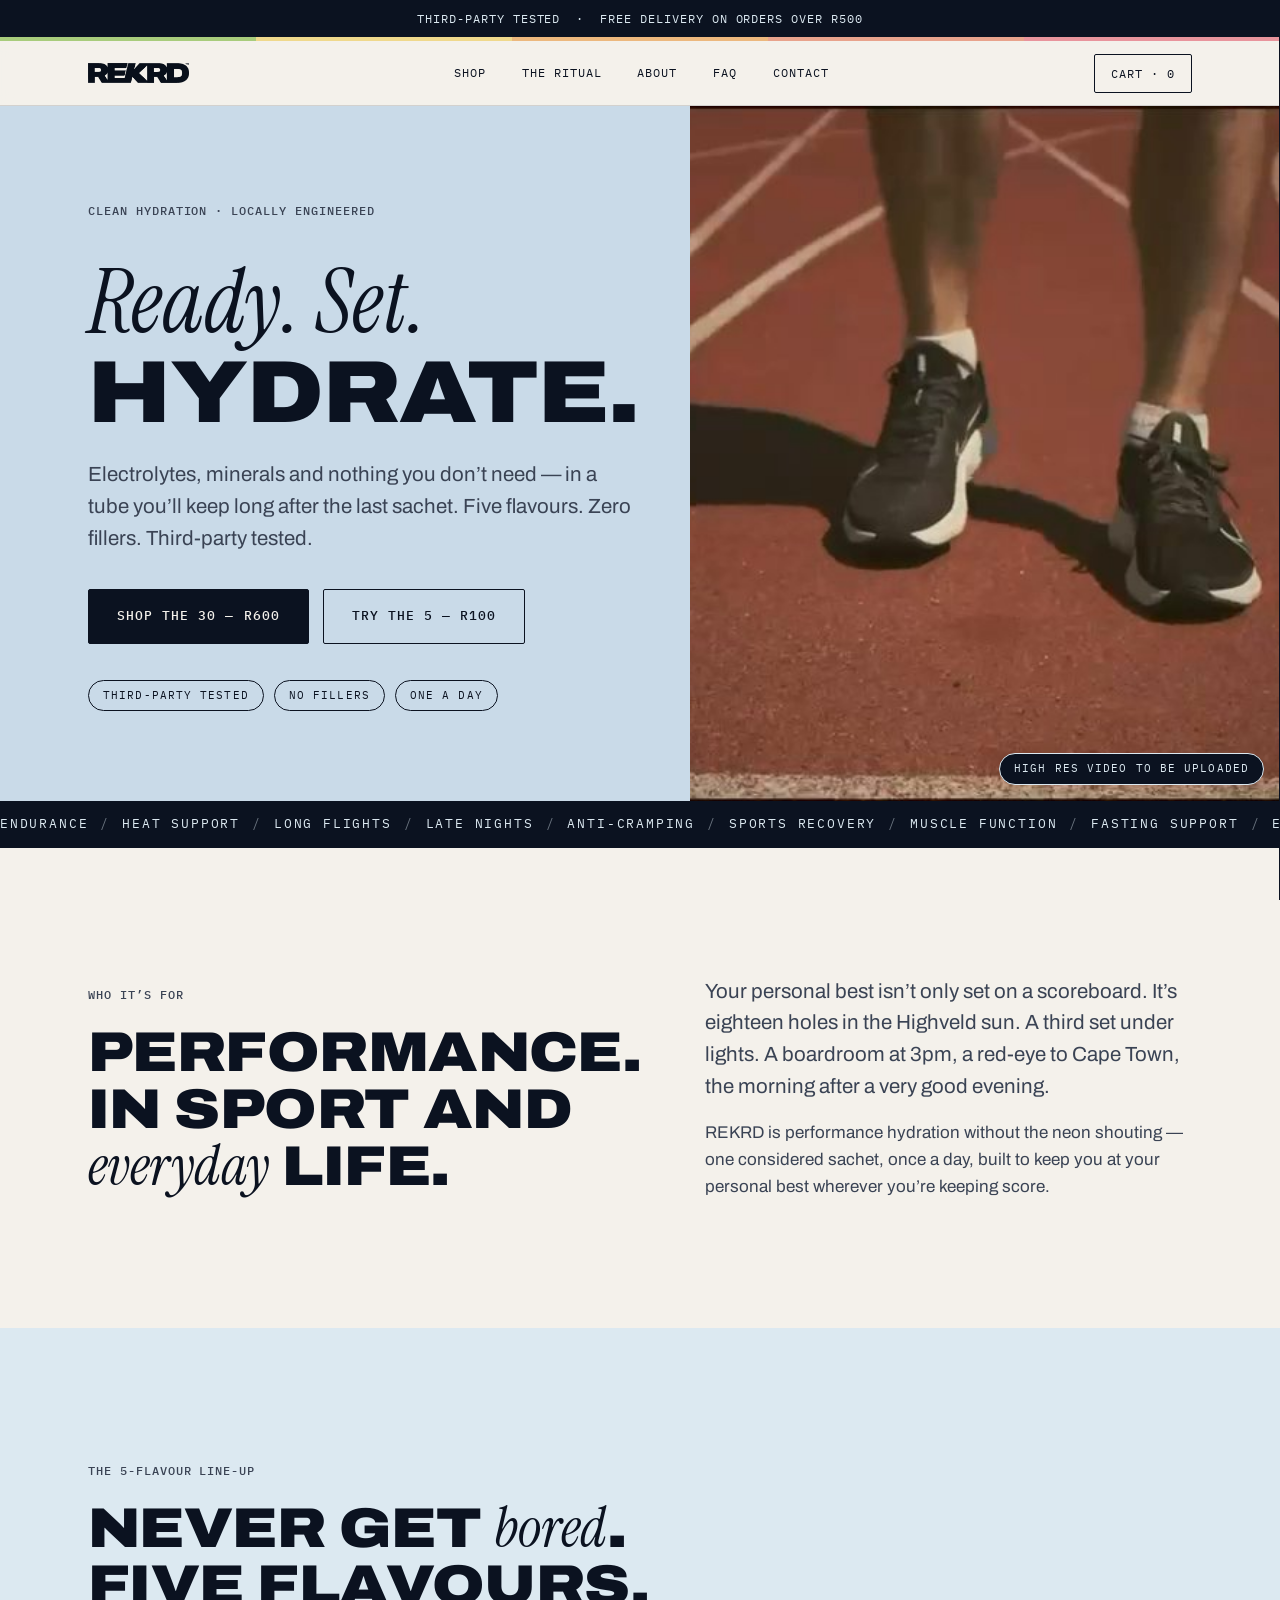
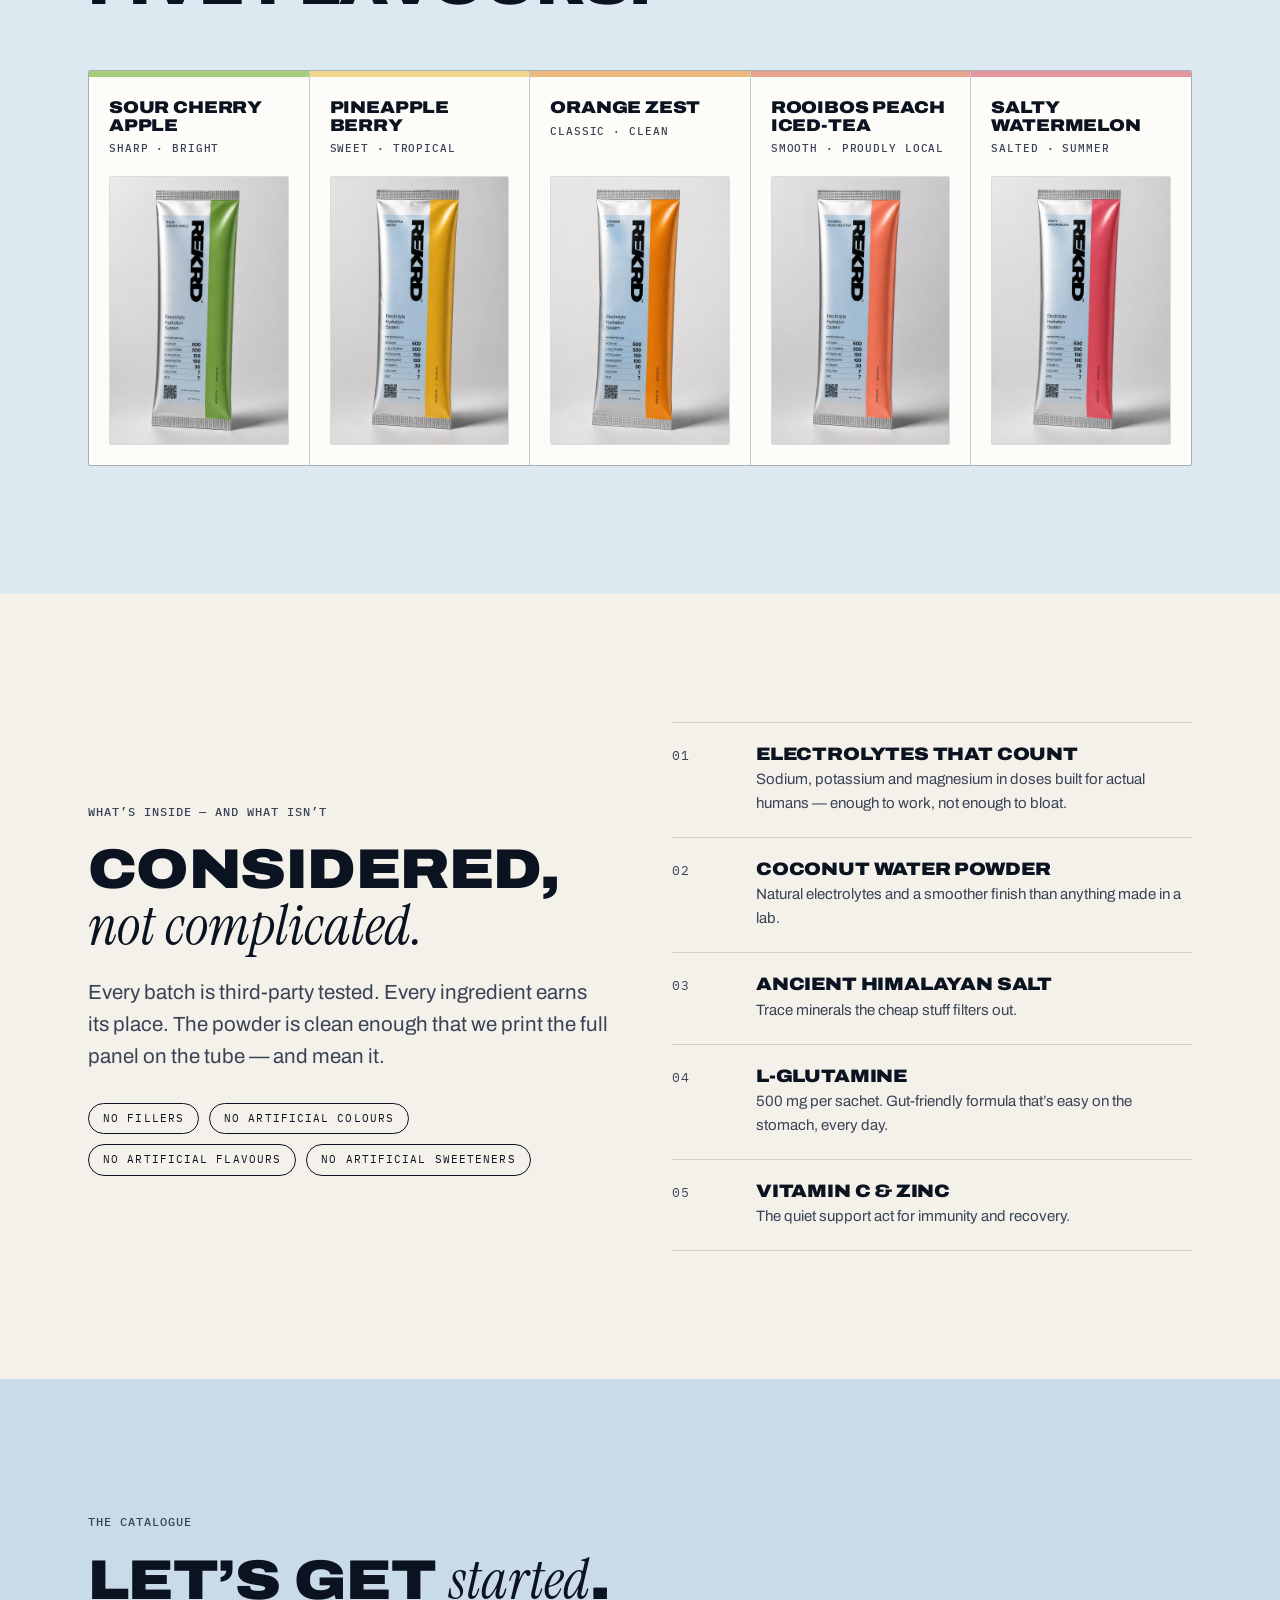
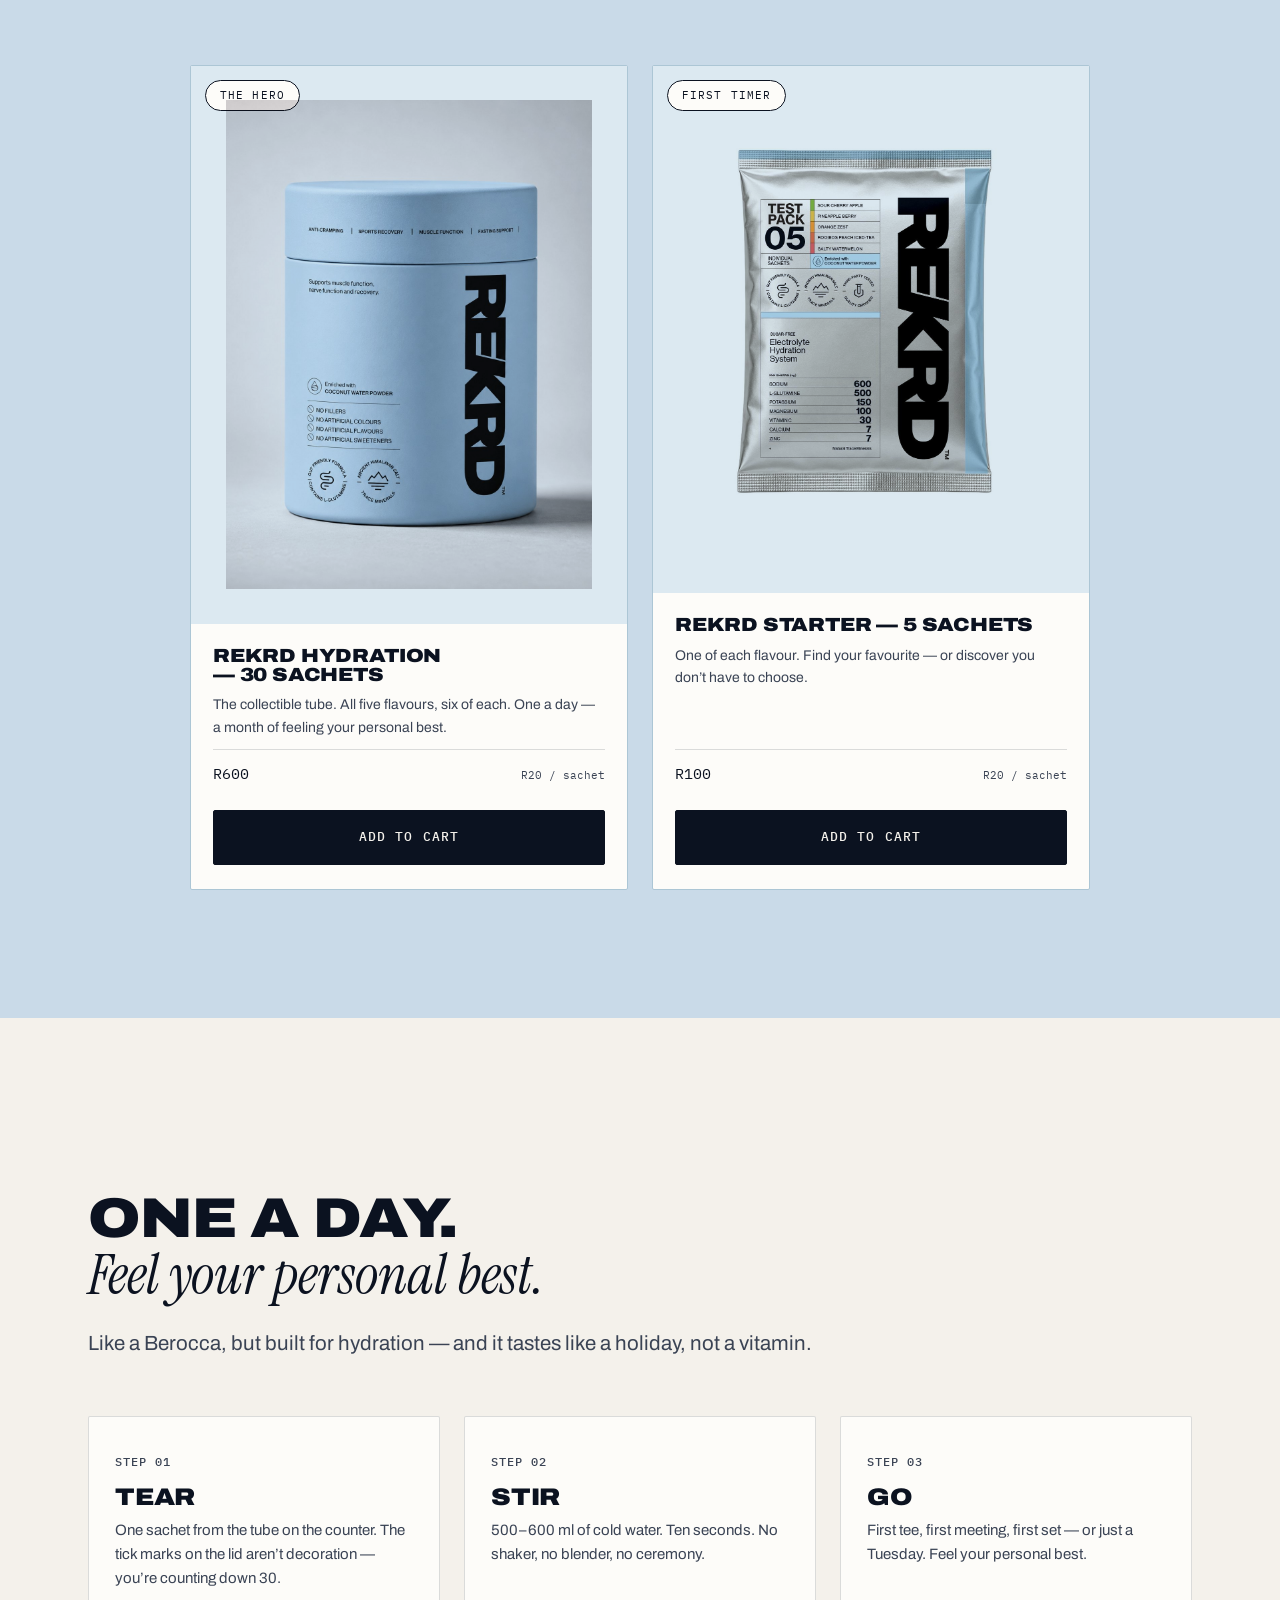
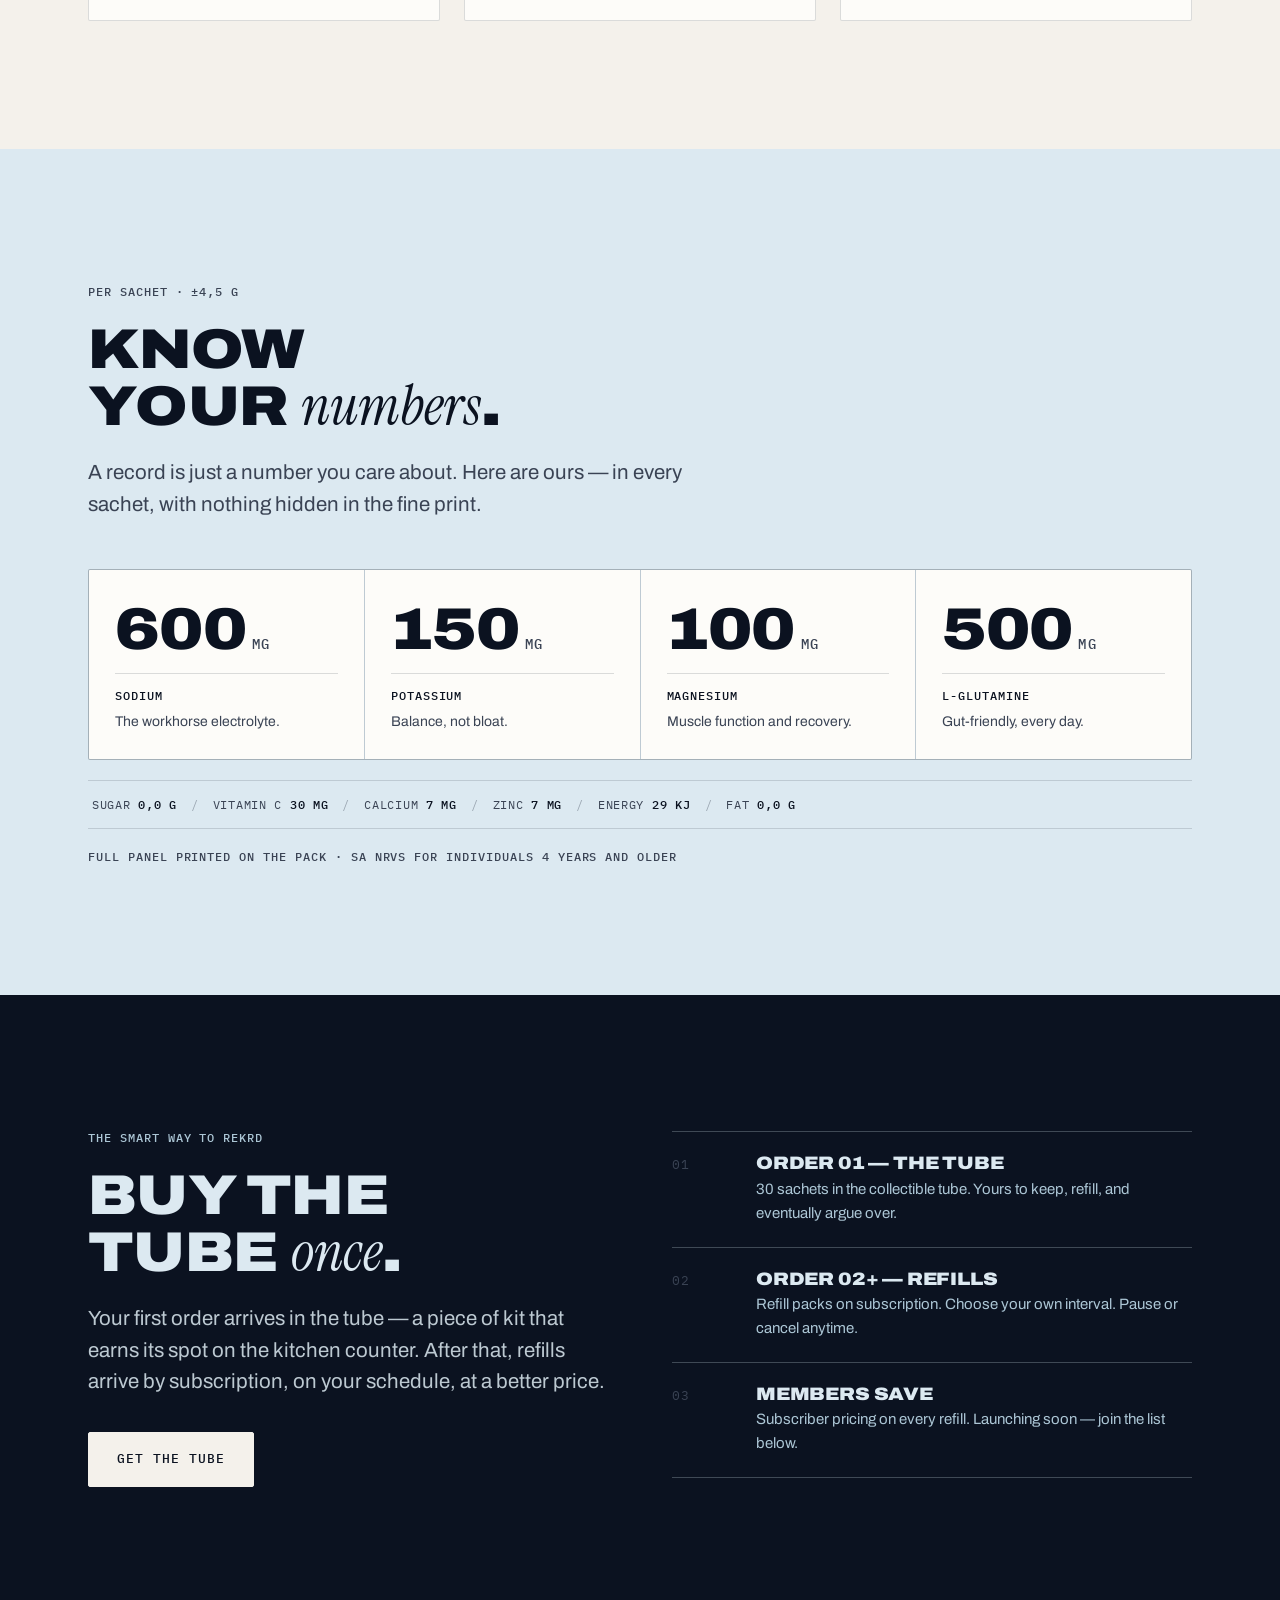
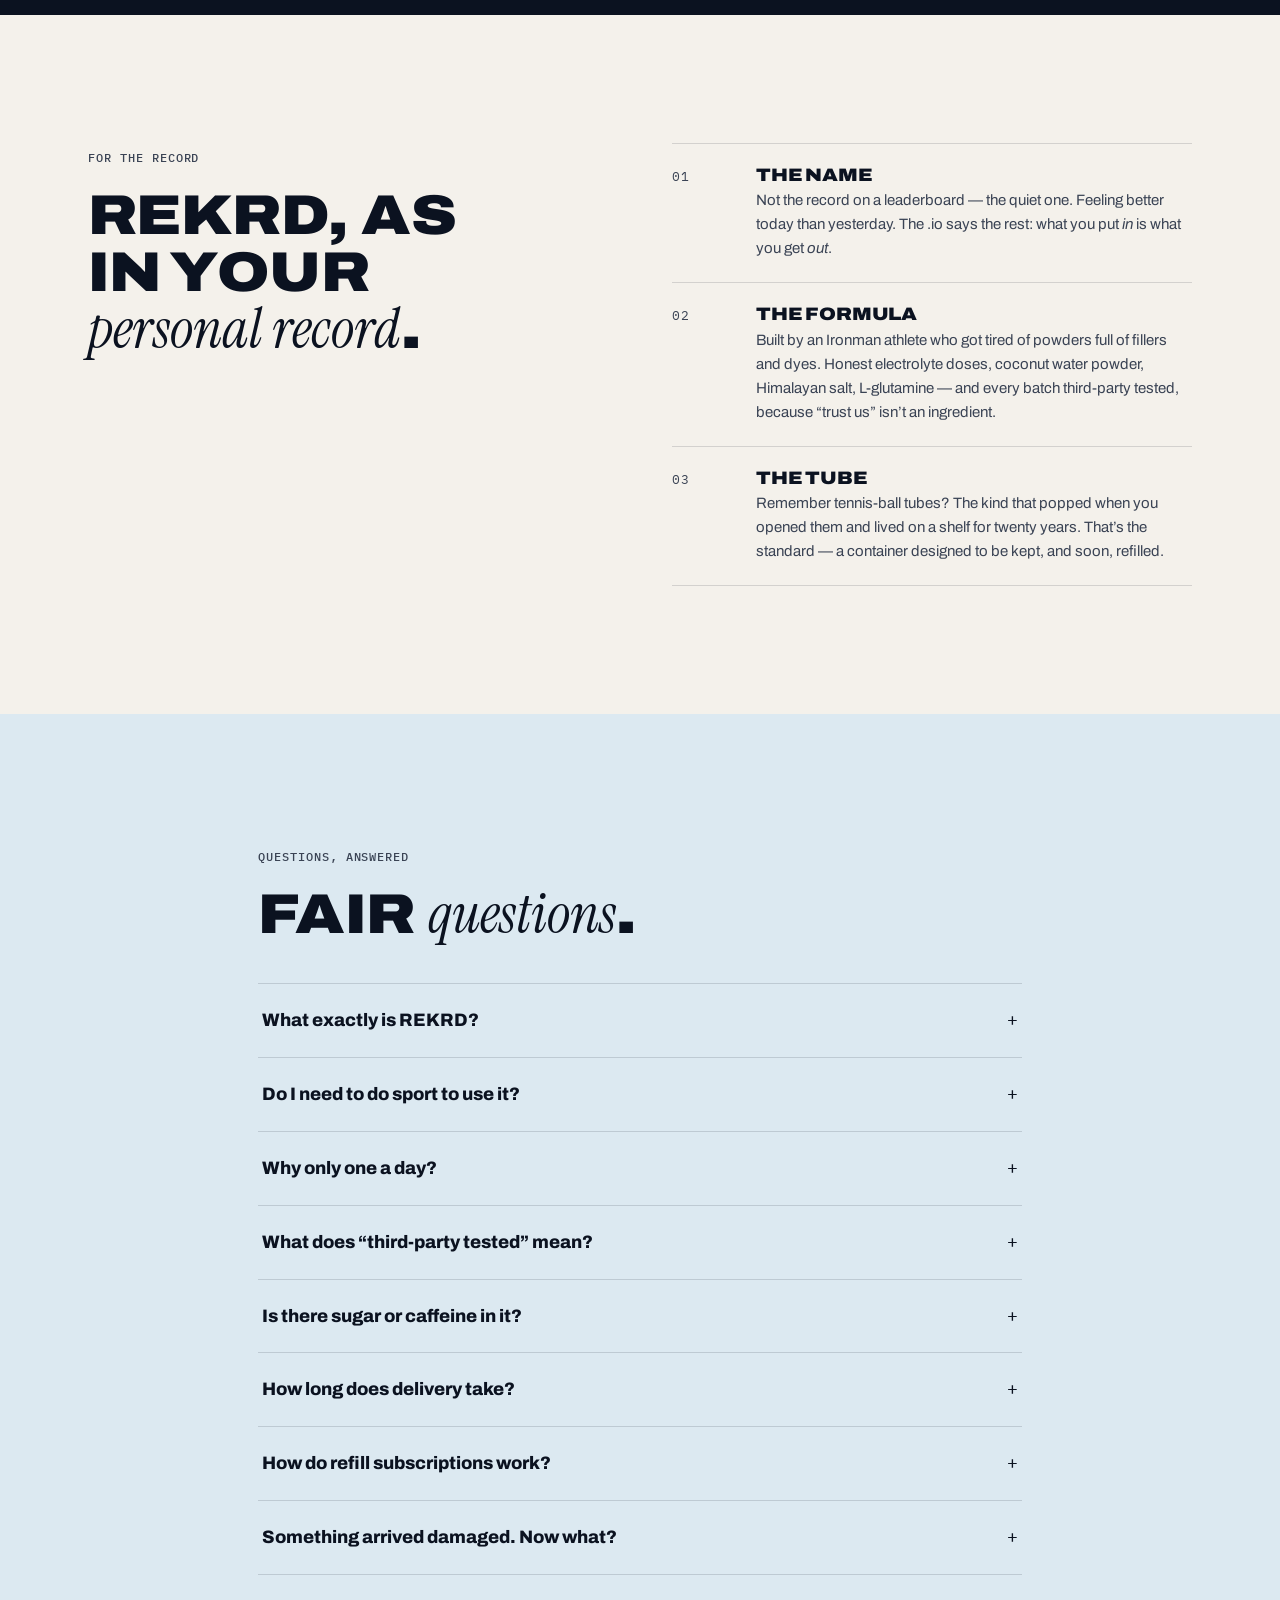
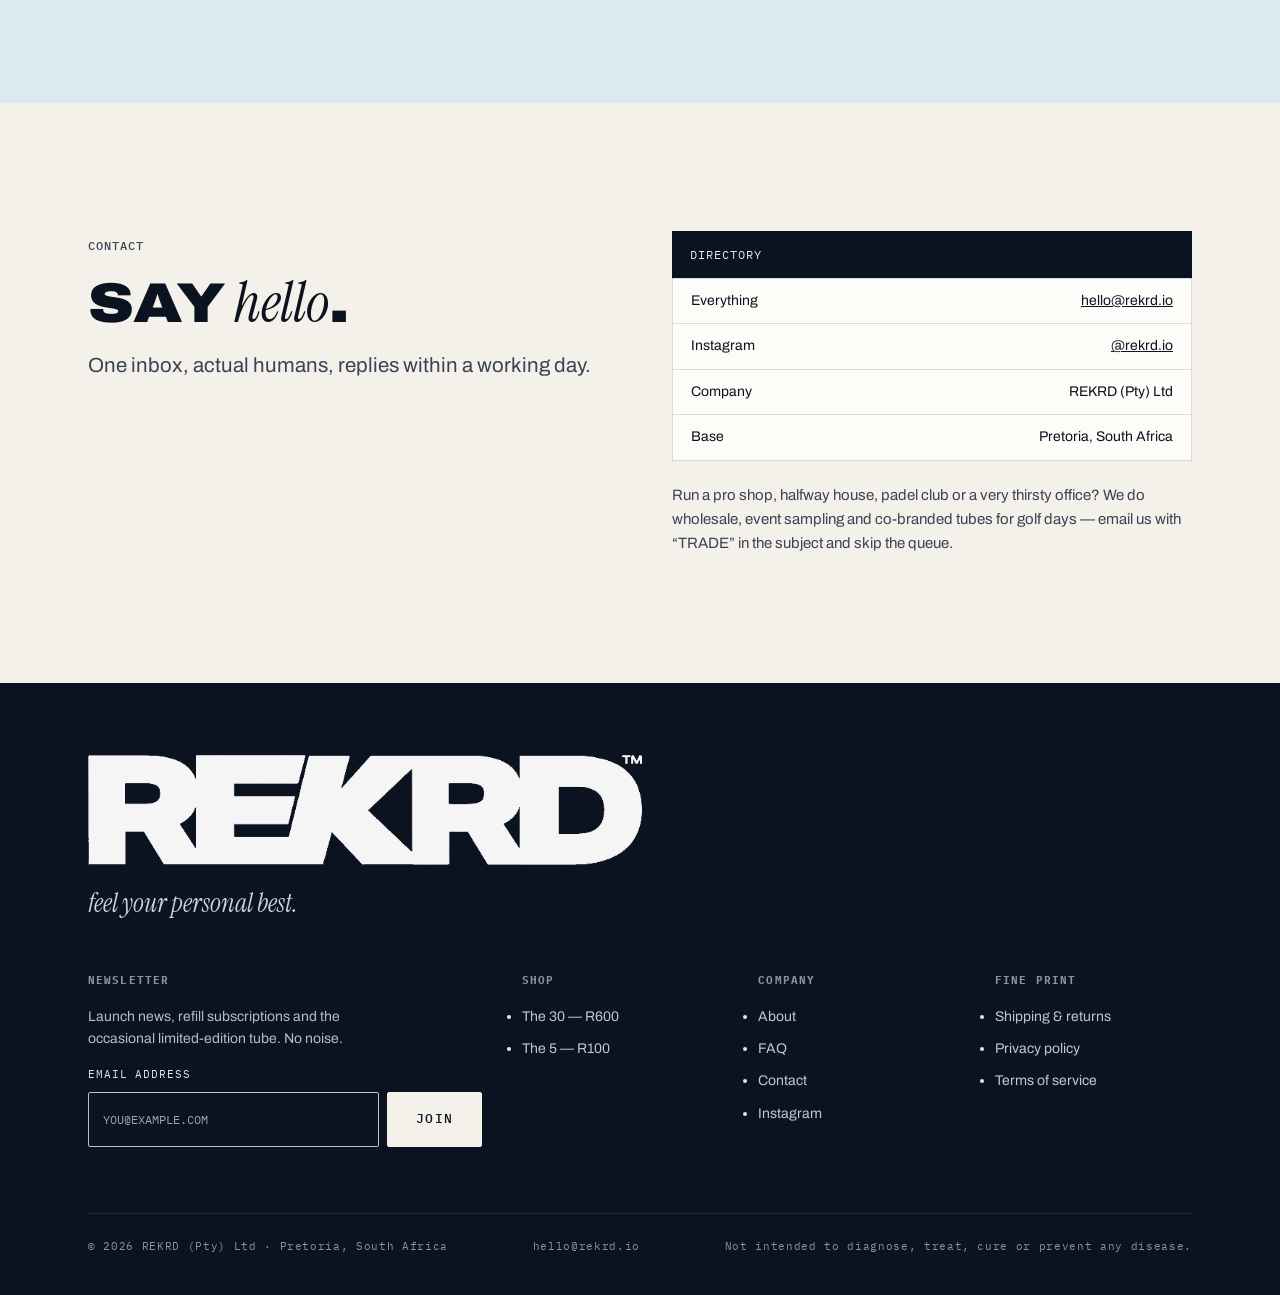
==== commit 551303b6: "Use new tube render for the 30-pack card and og:image Co-Authored-By: Claude Fable 5 <noreply@anthro" ====
--- a/site/index.html
+++ b/site/index.html
@@ -8,7 +8,7 @@
   <link rel="icon" type="image/svg+xml" href="assets/img/favicon.svg">
   <meta property="og:title" content="REKRD® — Feel Your Personal Best">
   <meta property="og:description" content="Clean, third-party-tested hydration in a tube worth keeping. Five flavours. Zero fillers. South Africa.">
-  <meta property="og:image" content="assets/img/tube-front.jpg">
+  <meta property="og:image" content="assets/img/tube-hero.jpg">
   <meta property="og:type" content="website">
   <link rel="preconnect" href="https://fonts.googleapis.com">
   <link rel="preconnect" href="https://fonts.gstatic.com" crossorigin>
@@ -163,7 +163,7 @@
           <article class="card reveal">
             <div class="card__media">
               <span class="stamp">The hero</span>
-              <img src="assets/img/tube-front.jpg" alt="REKRD Hydration tube — 30 sachets">
+              <img src="assets/img/tube-hero.jpg" alt="REKRD Hydration tube — 30 sachets">
             </div>
             <div class="card__body">
               <h3>REKRD Hydration — 30 Sachets</h3>
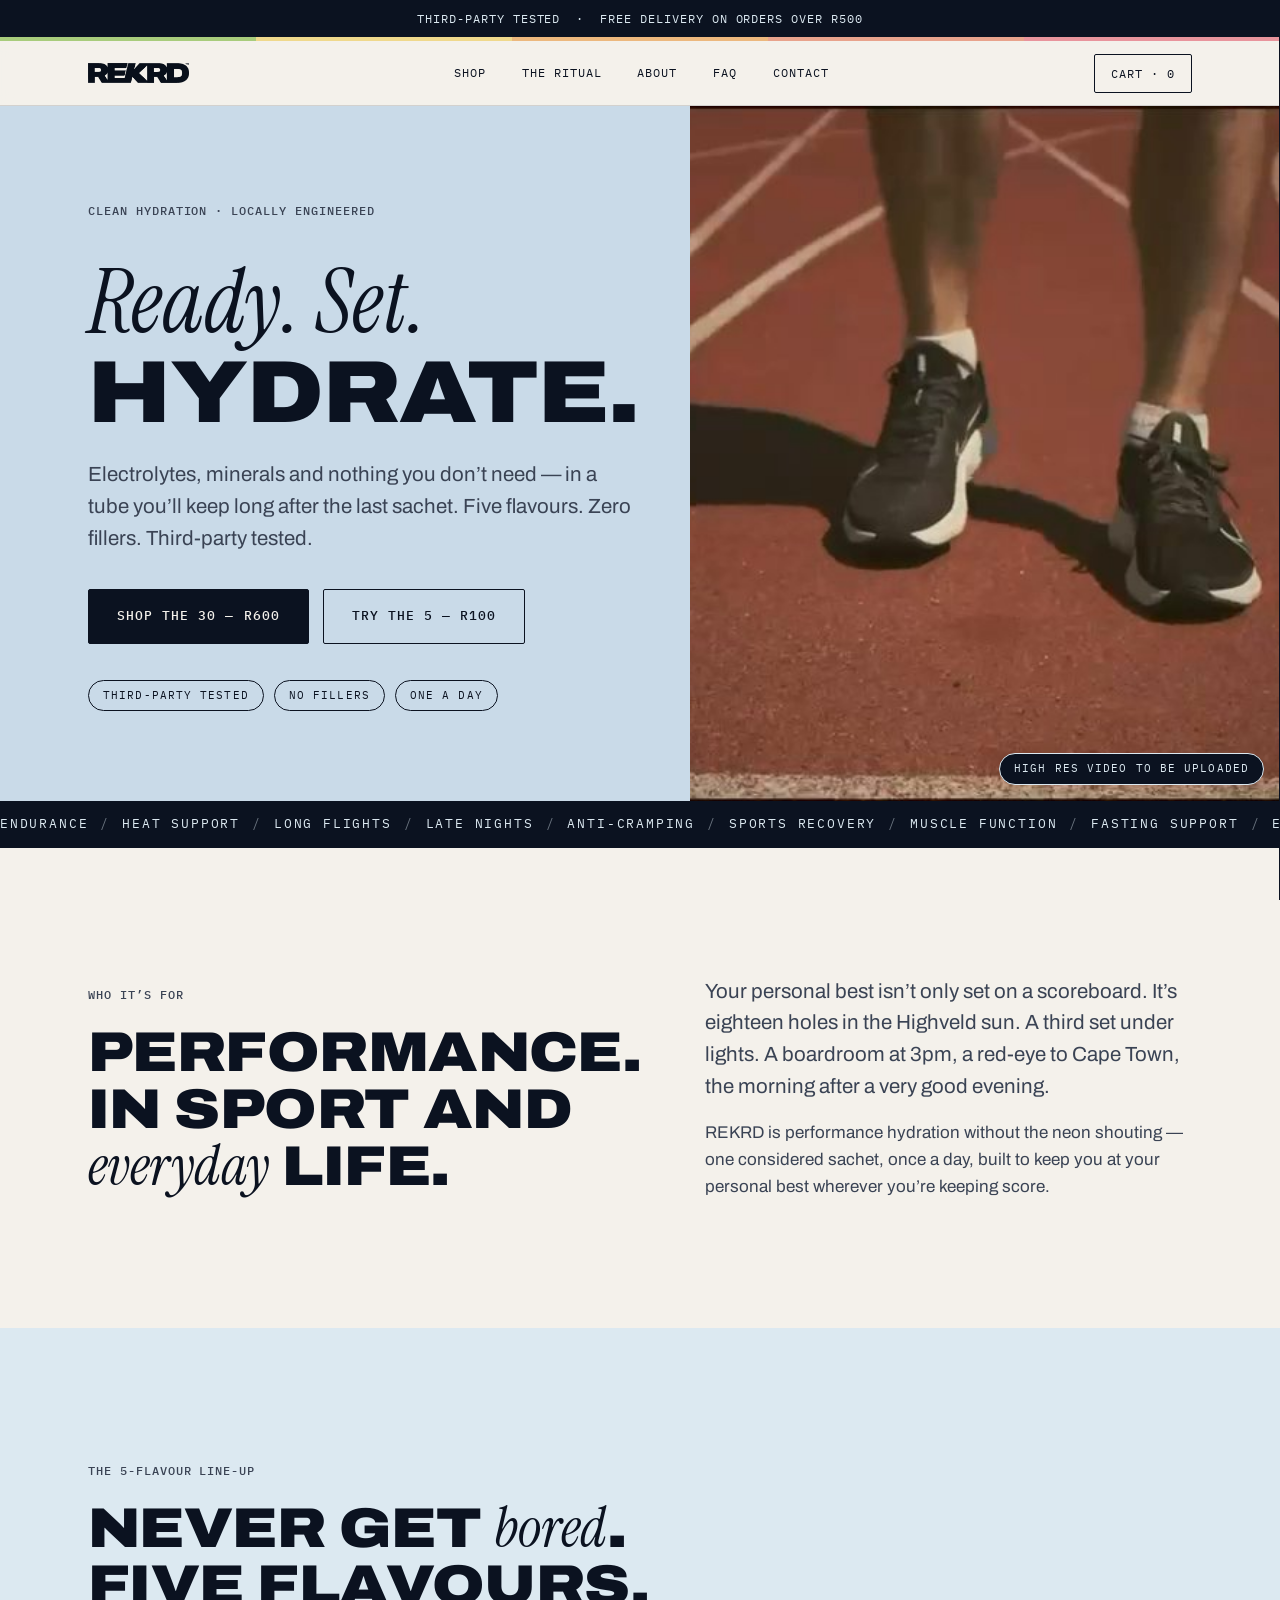
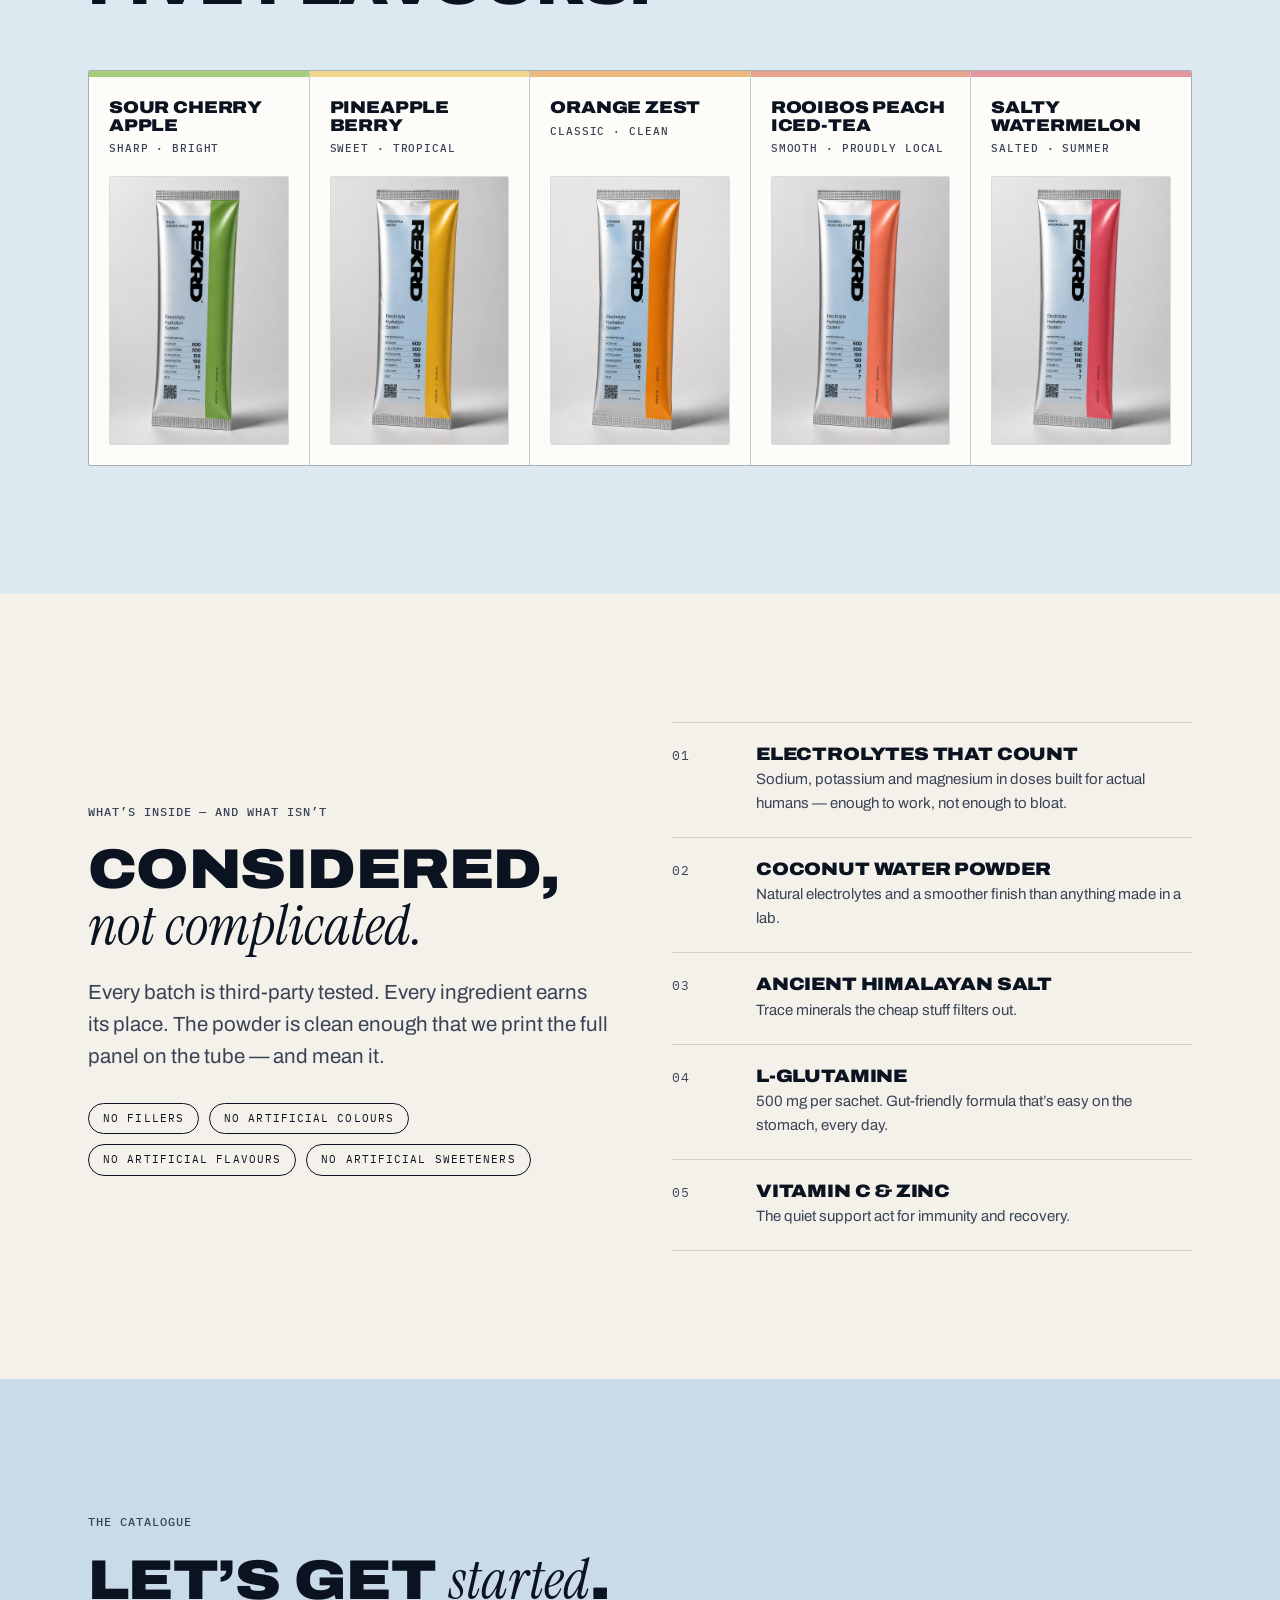
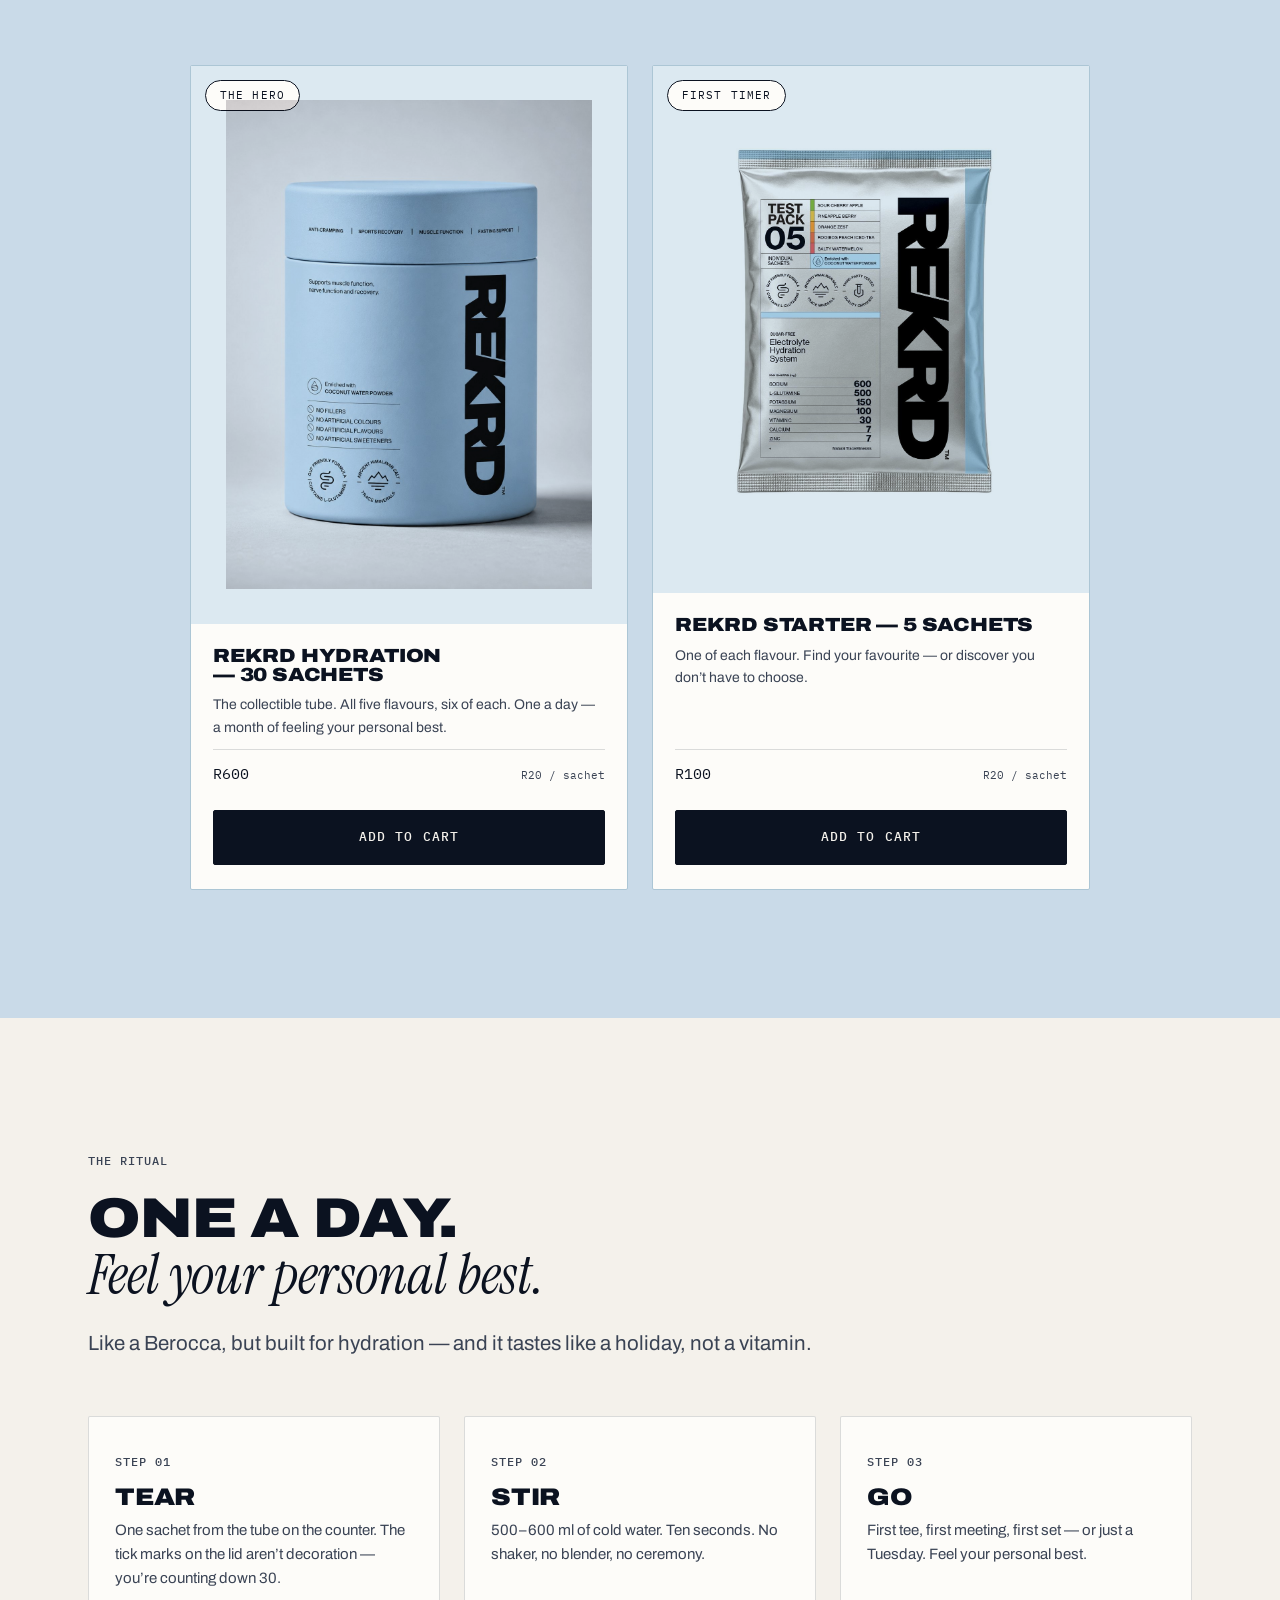
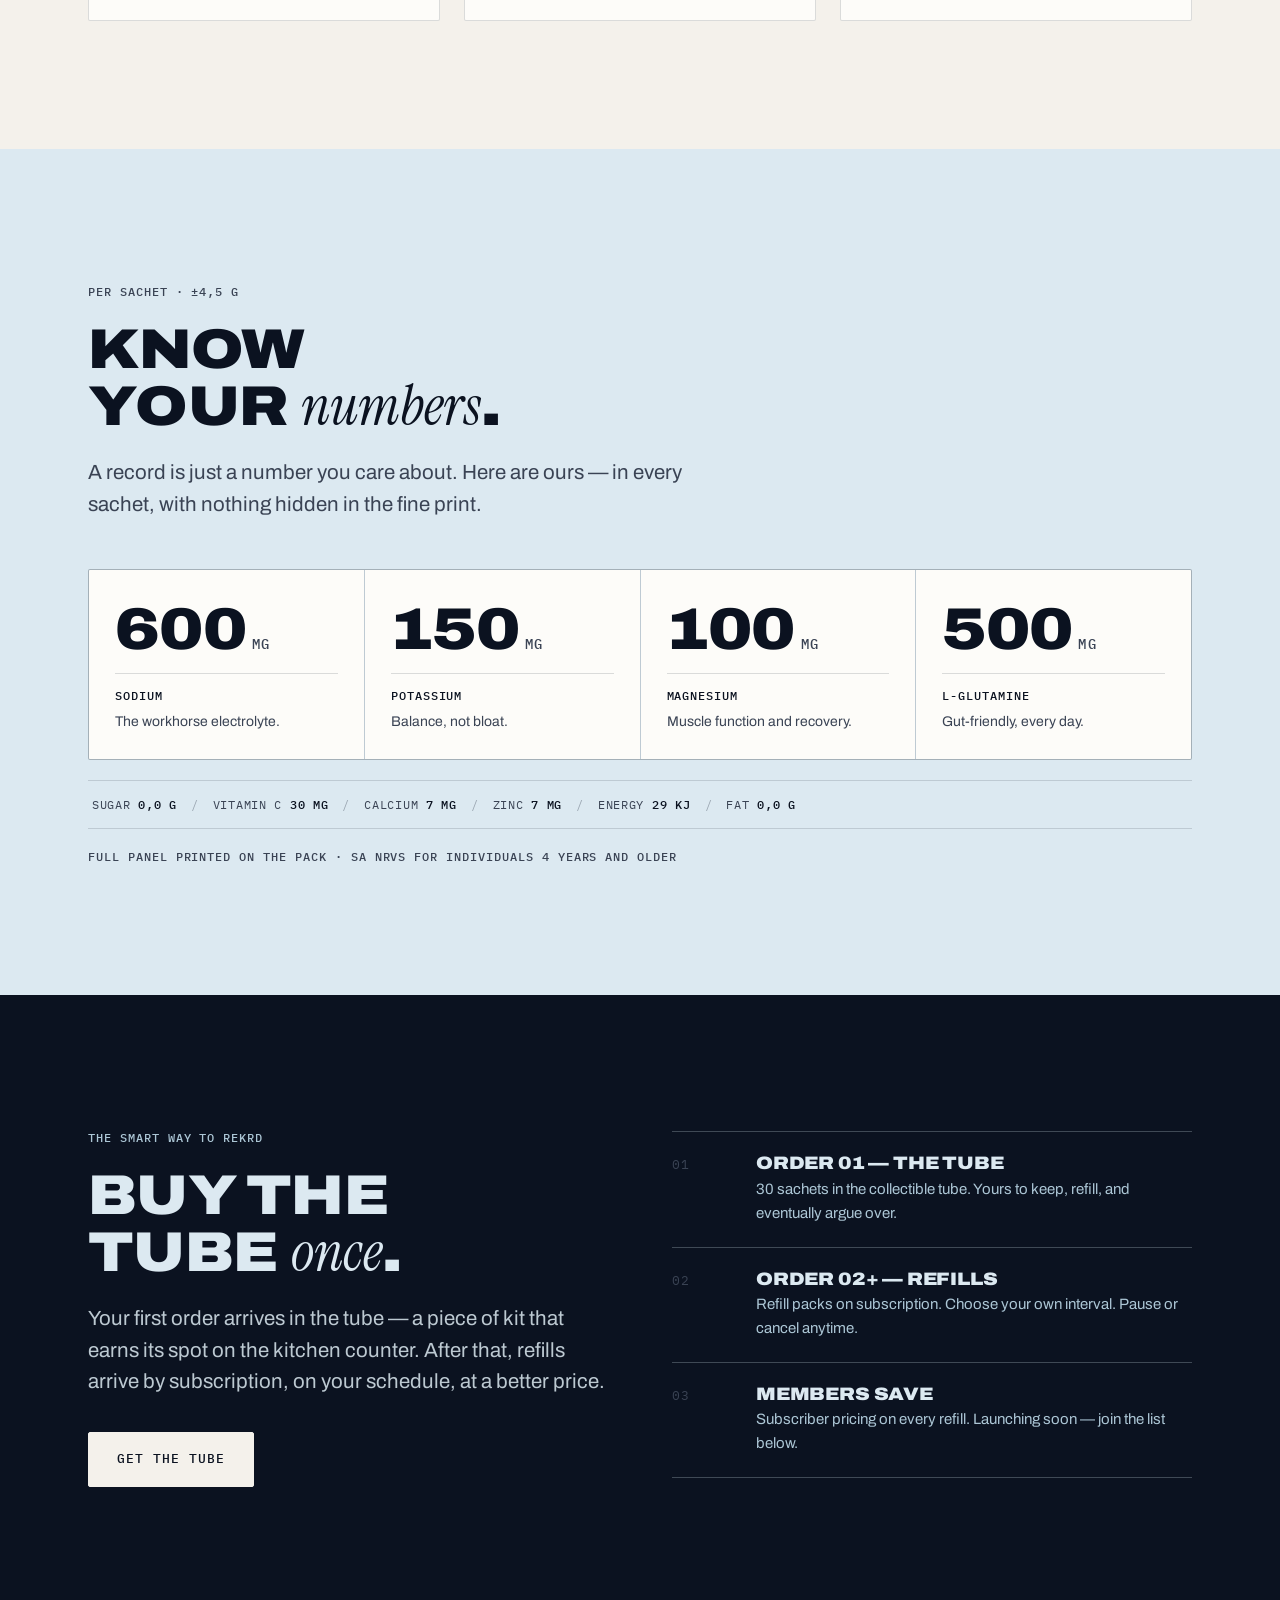
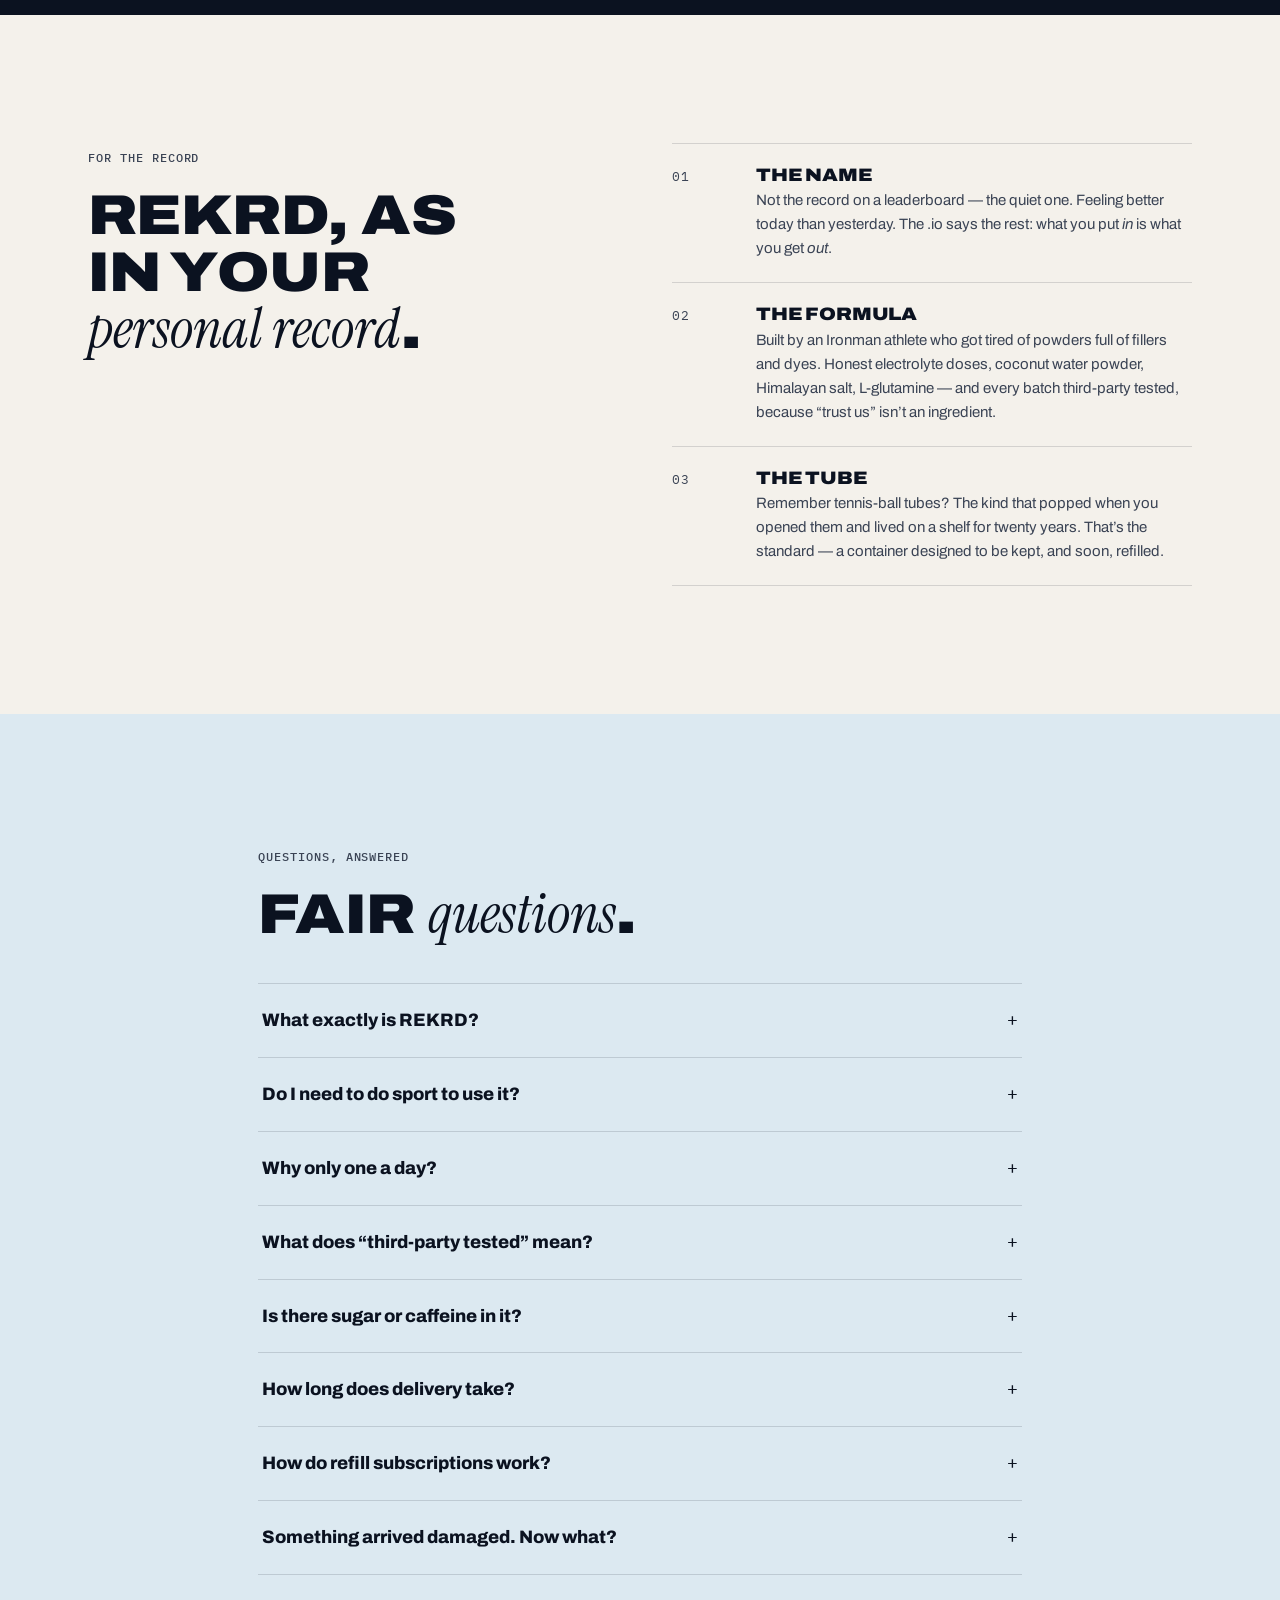
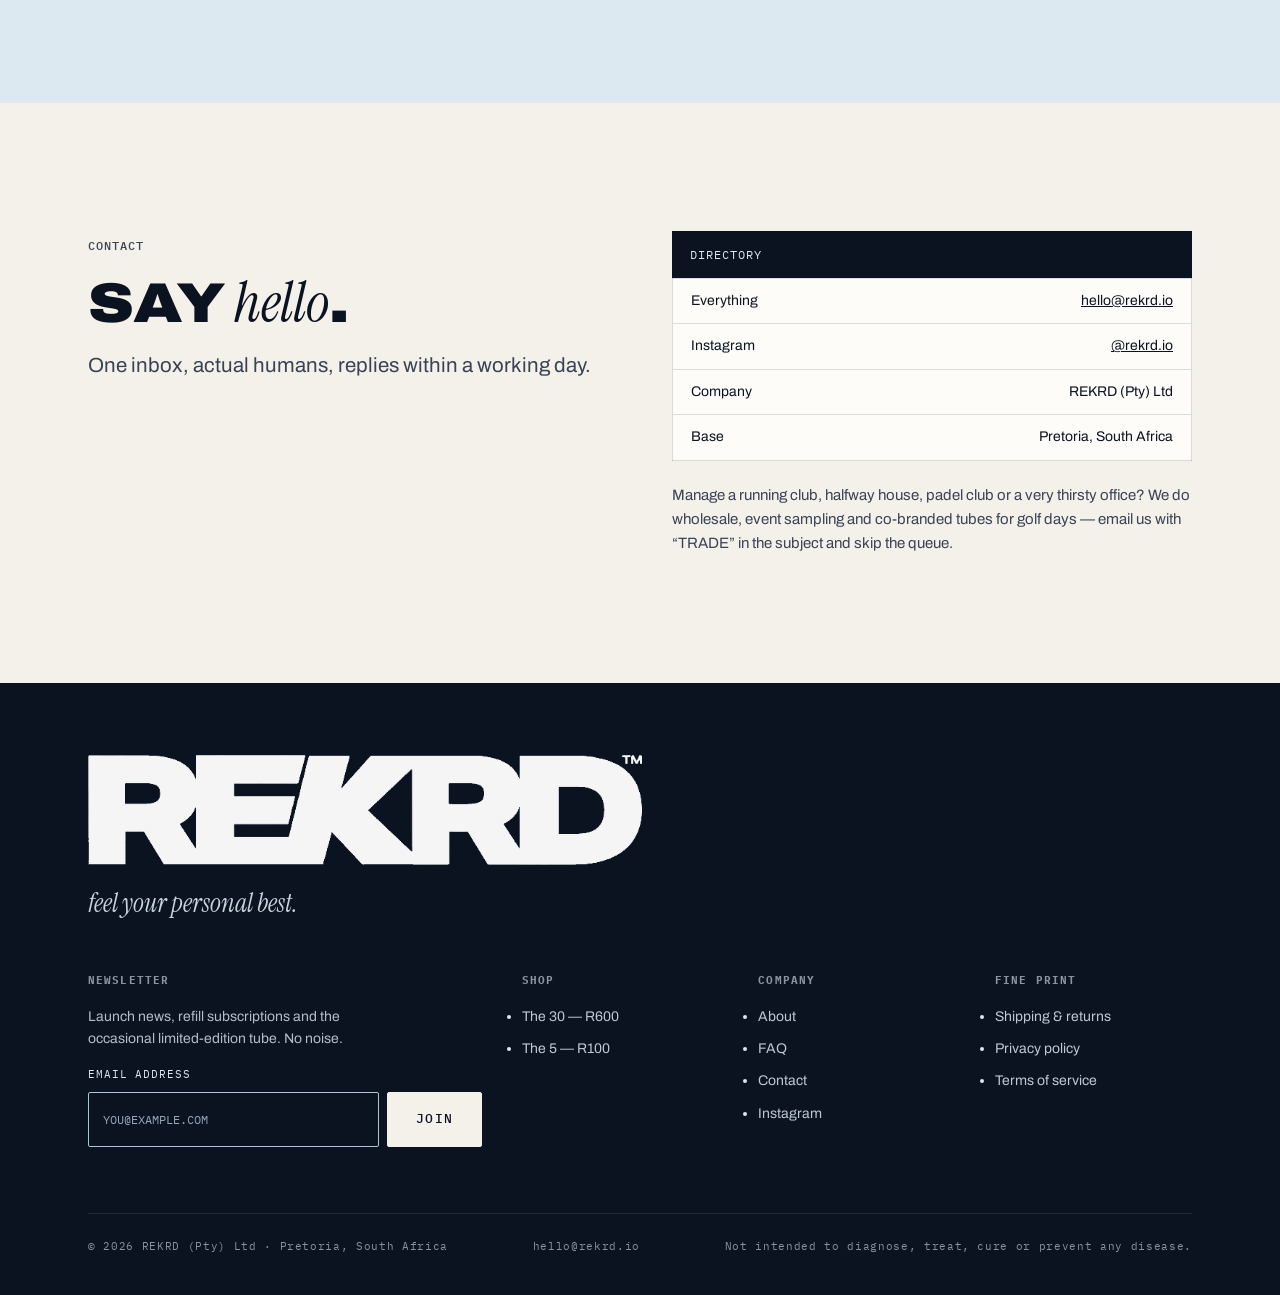
==== commit 881a7c39: "Trade blurb: 'Manage a running club…' wording Co-Authored-By: Claude Fable 5 <noreply@anthropic.com>" ====
--- a/site/index.html
+++ b/site/index.html
@@ -353,7 +353,7 @@
               <tr><td>Base</td><td>Pretoria, South Africa</td></tr>
             </tbody>
           </table>
-          <p style="color:var(--ink-soft);margin-top:22px;font-size:15px">Run a pro shop, halfway house, padel club or a very thirsty office? We do wholesale, event sampling and co-branded tubes for golf days — email us with “TRADE” in the subject and skip the queue.</p>
+          <p style="color:var(--ink-soft);margin-top:22px;font-size:15px">Manage a running club, halfway house, padel club or a very thirsty office? We do wholesale, event sampling and co-branded tubes for golf days — email us with “TRADE” in the subject and skip the queue.</p>
         </div>
       </div>
     </section>
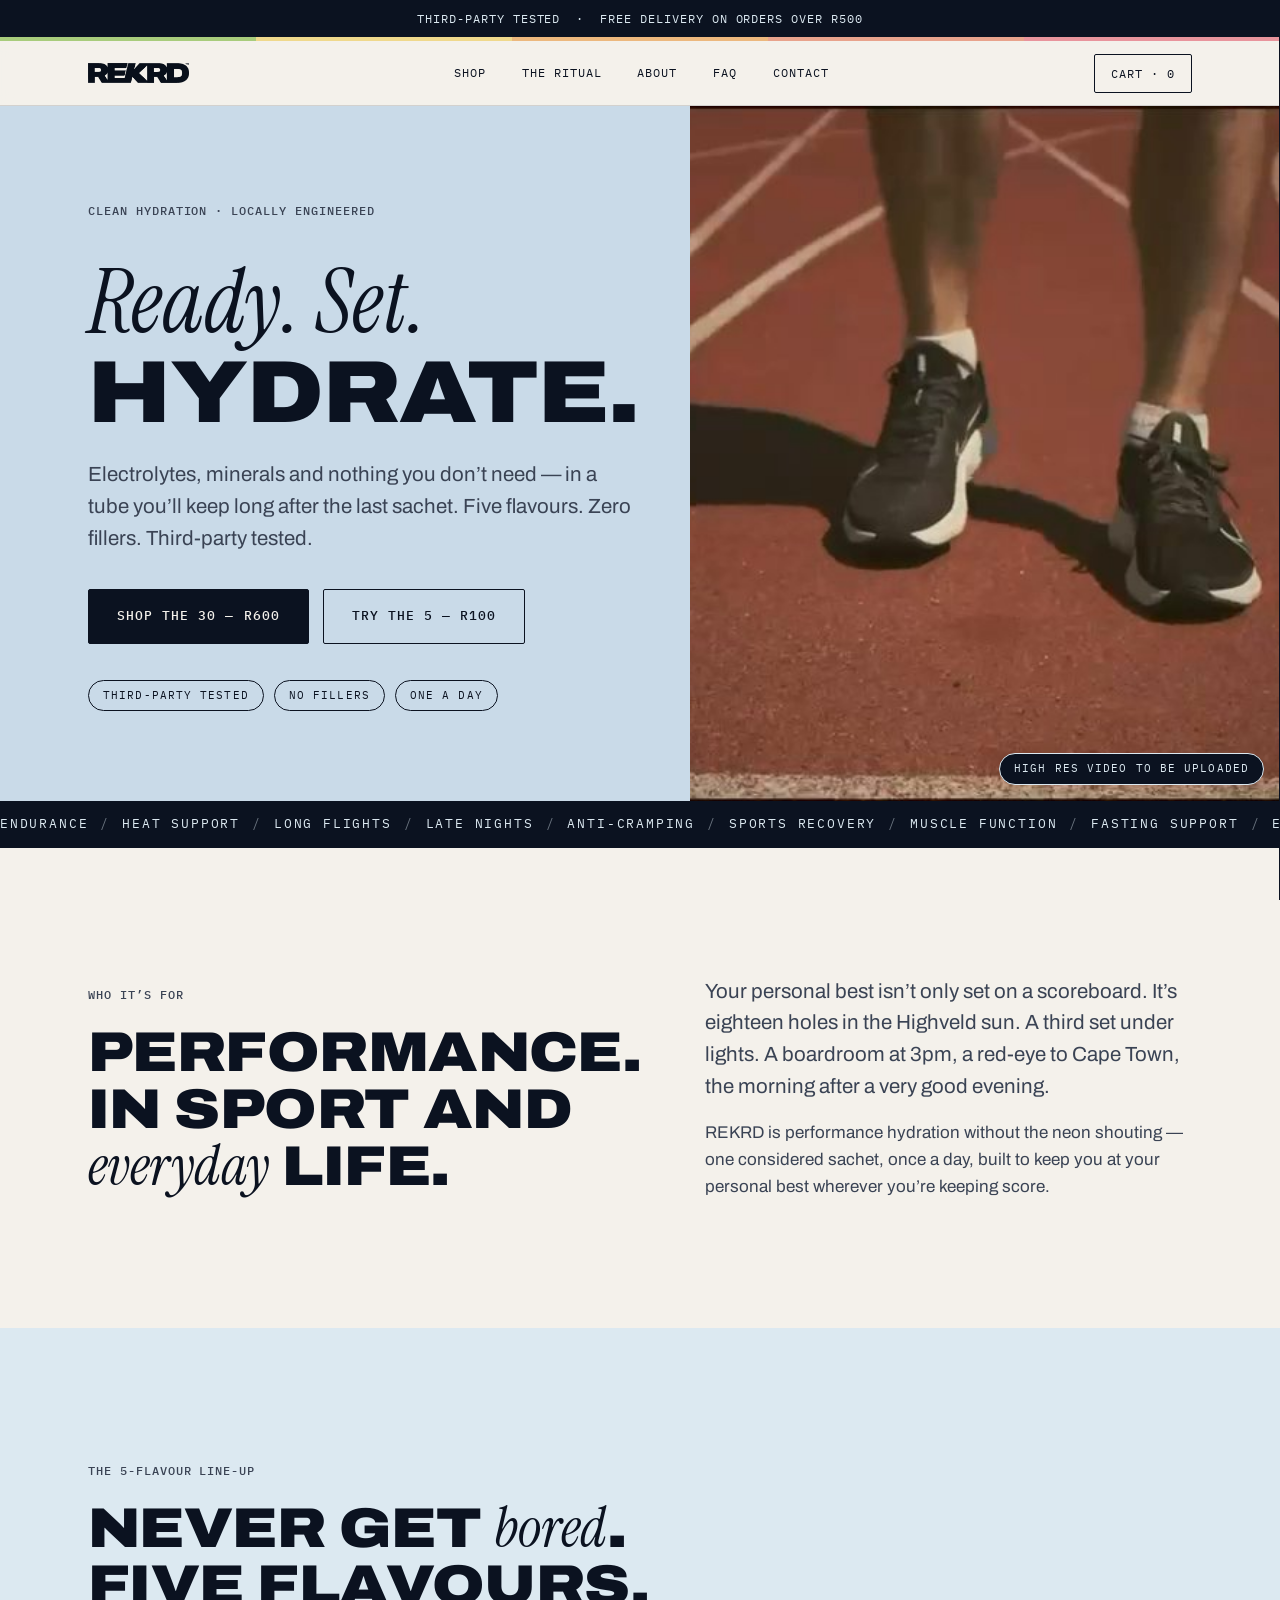
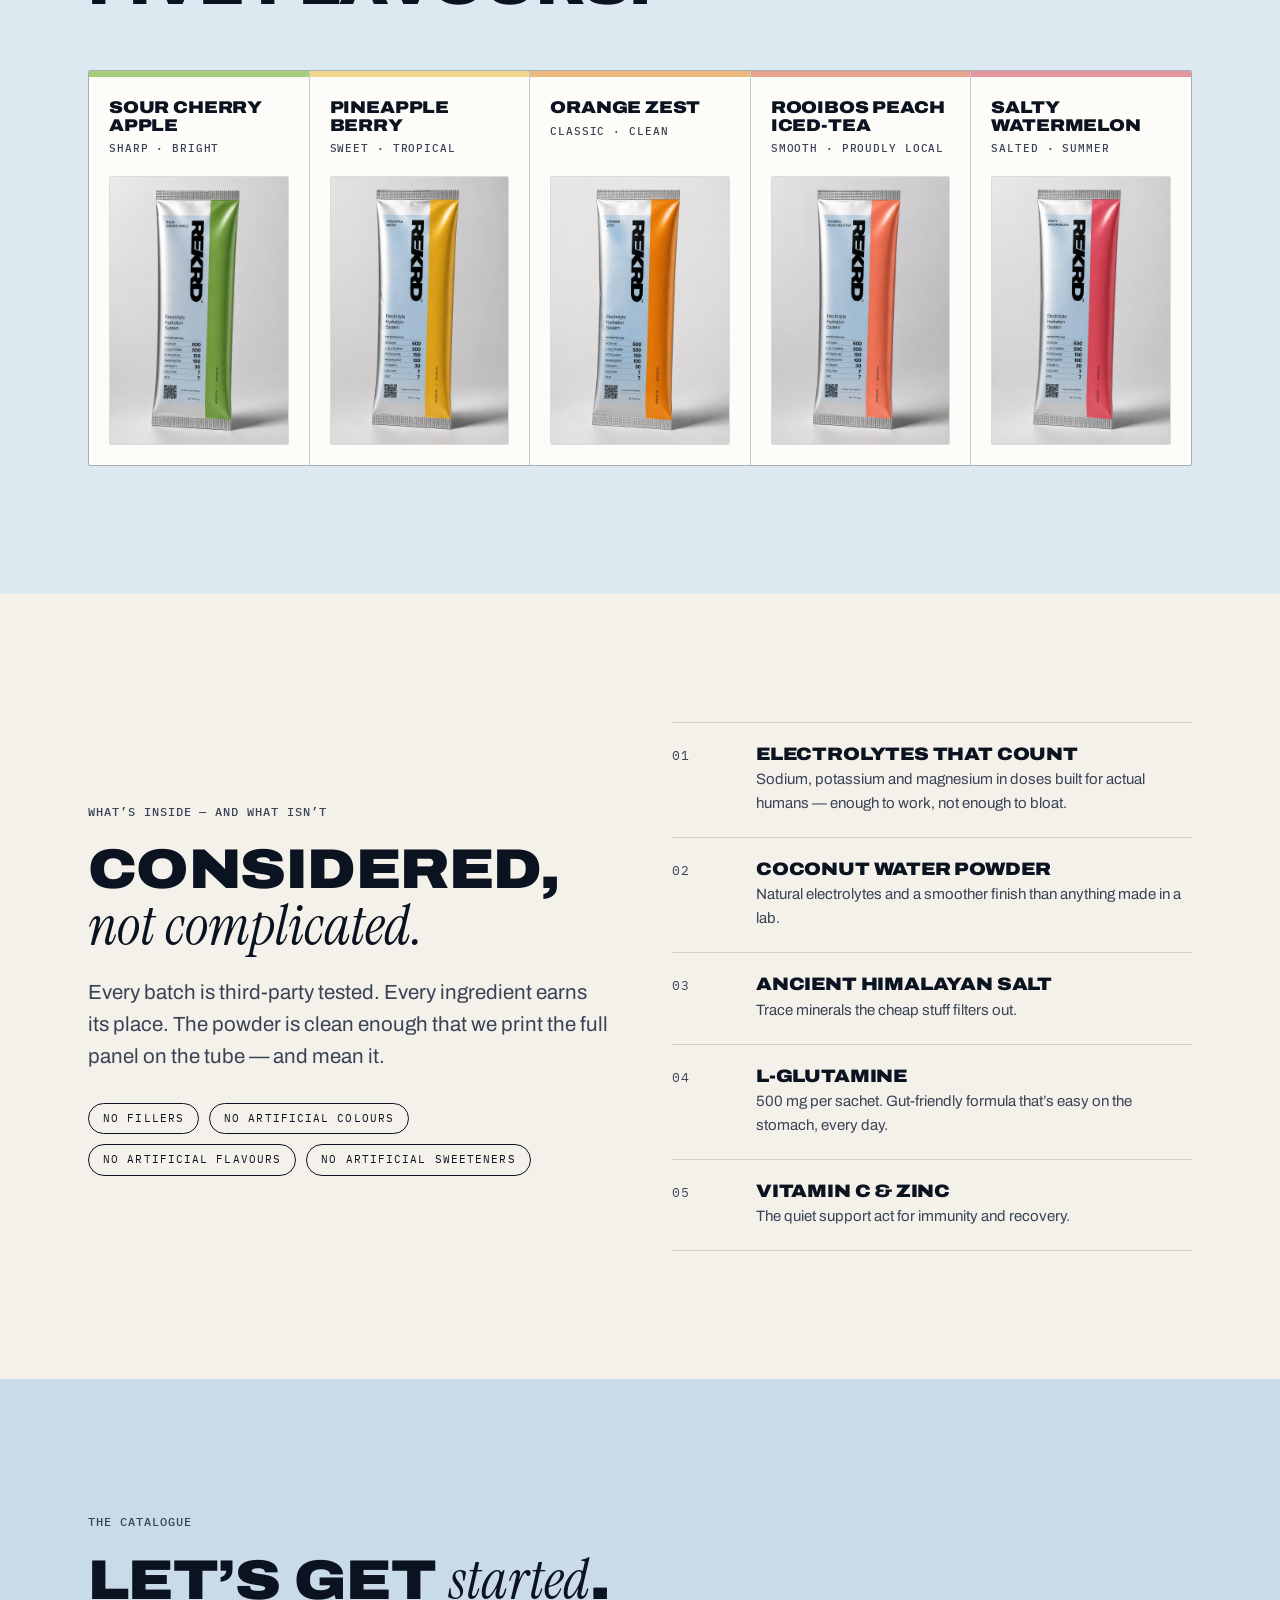
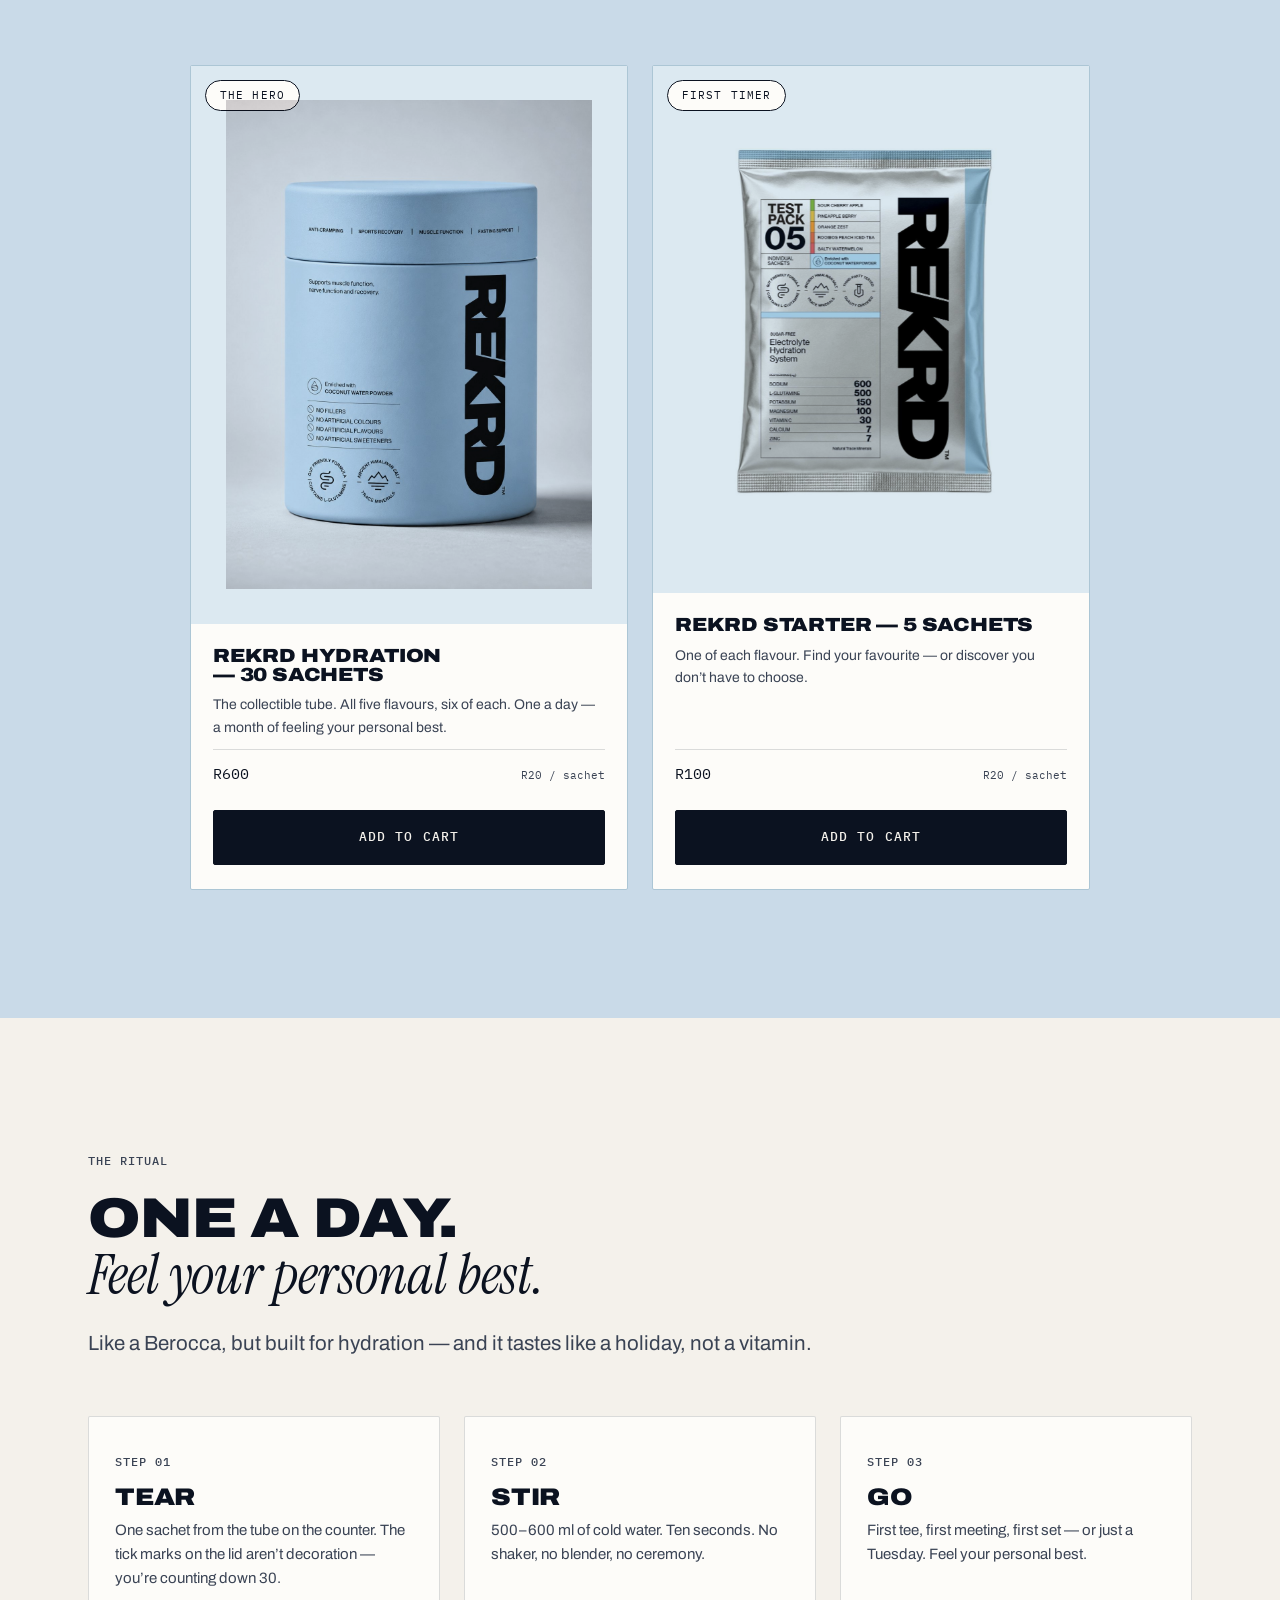
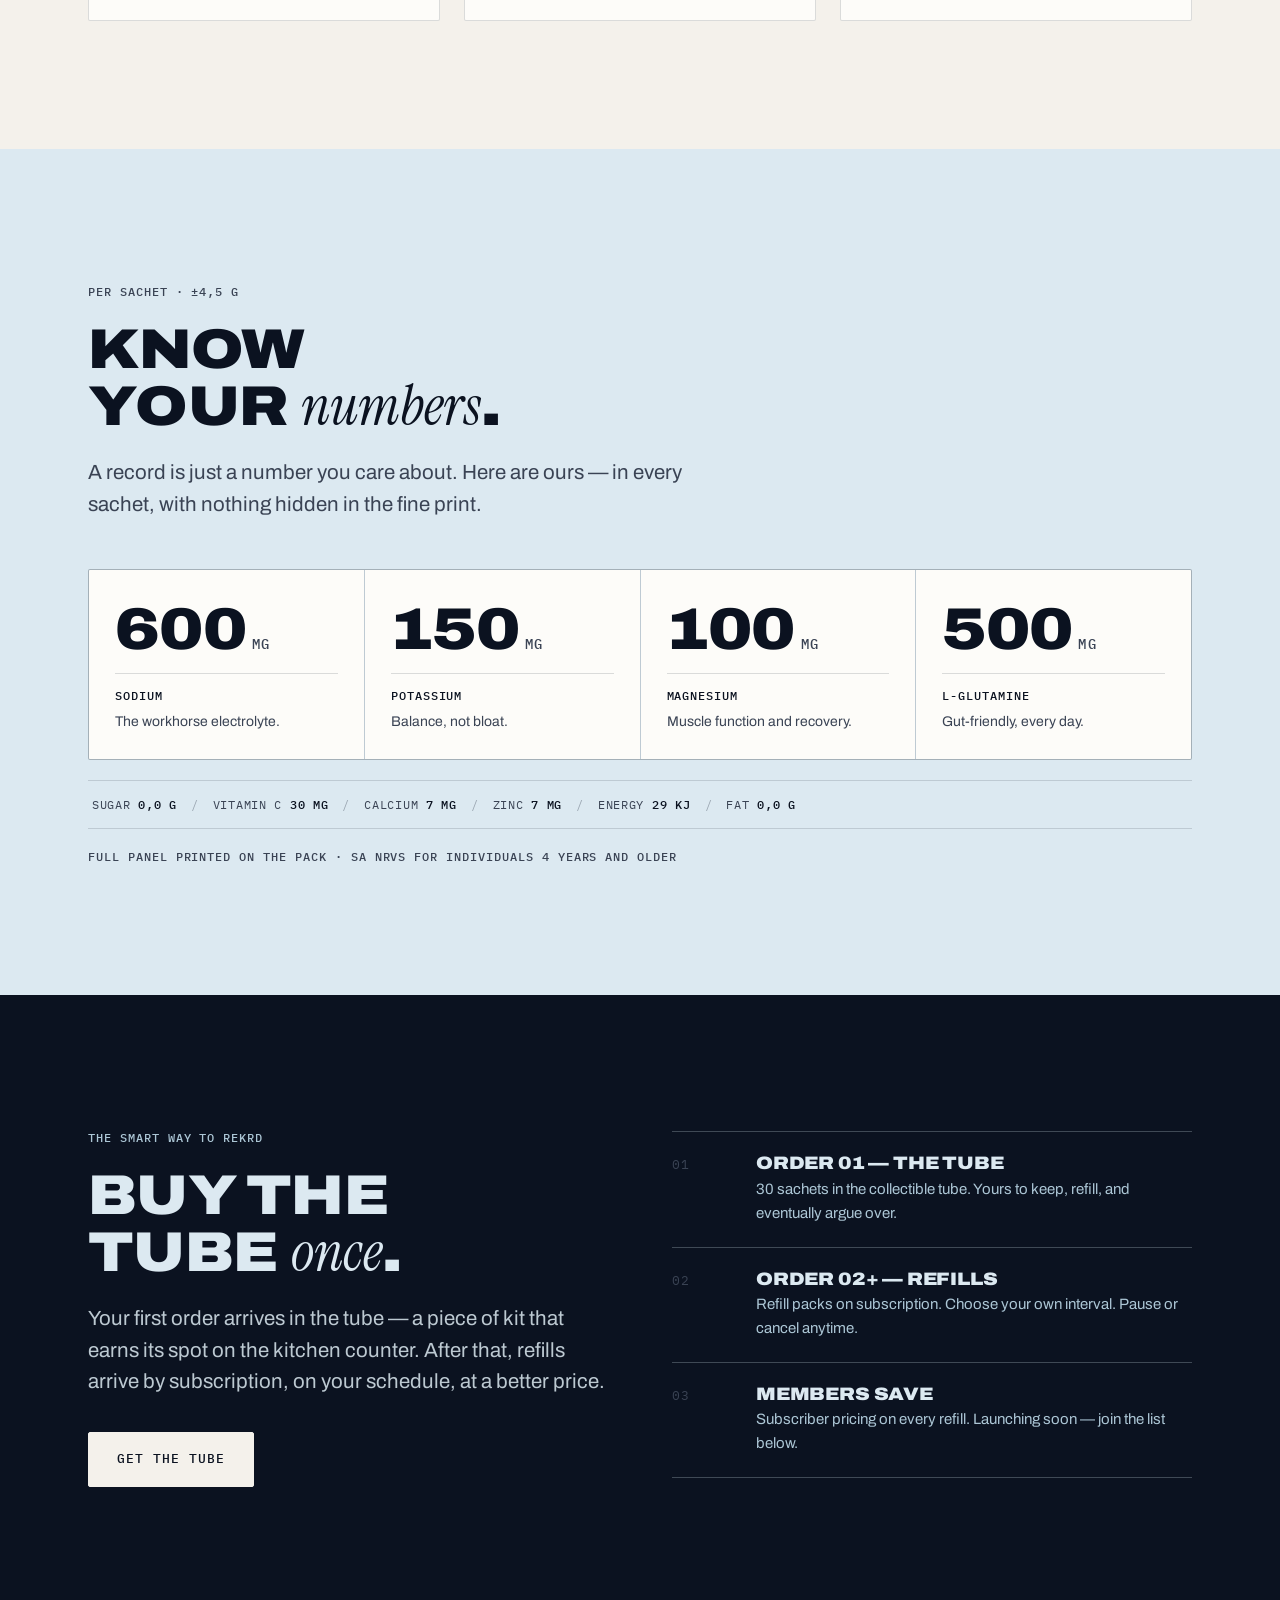
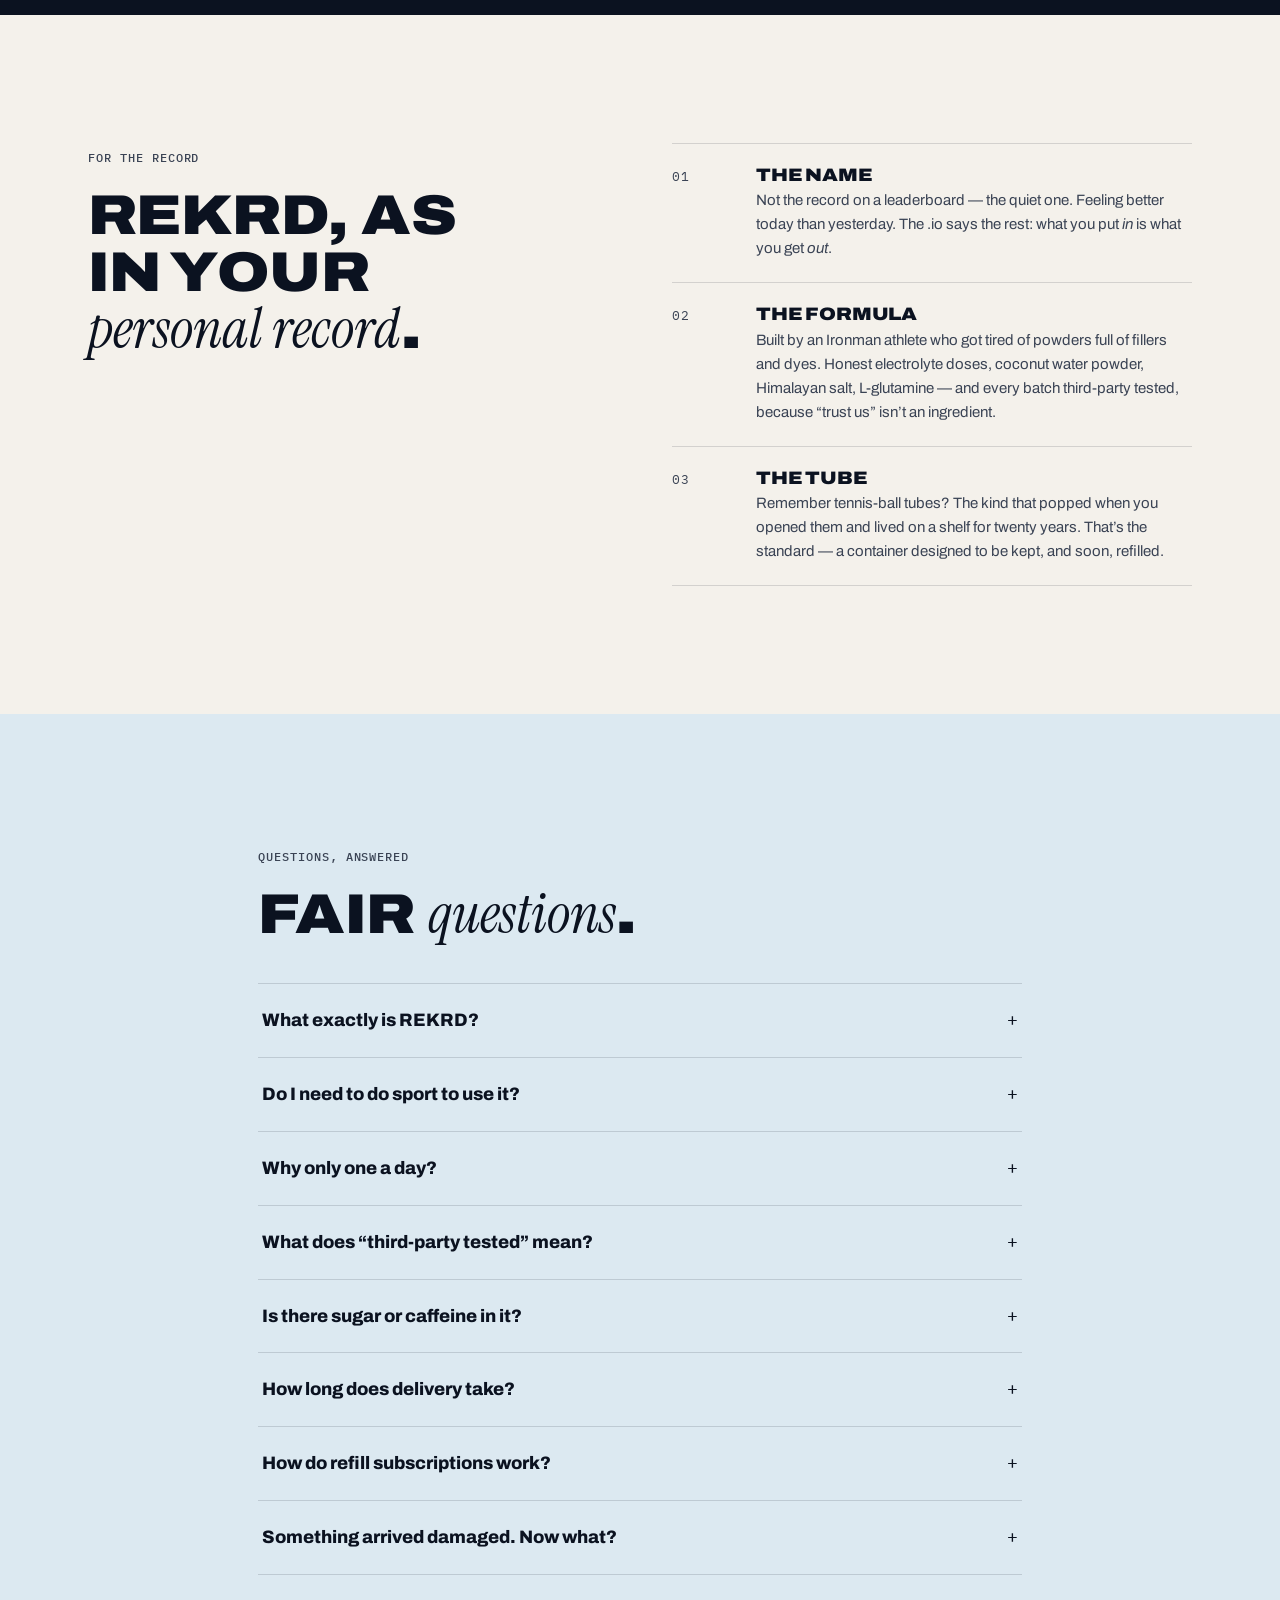
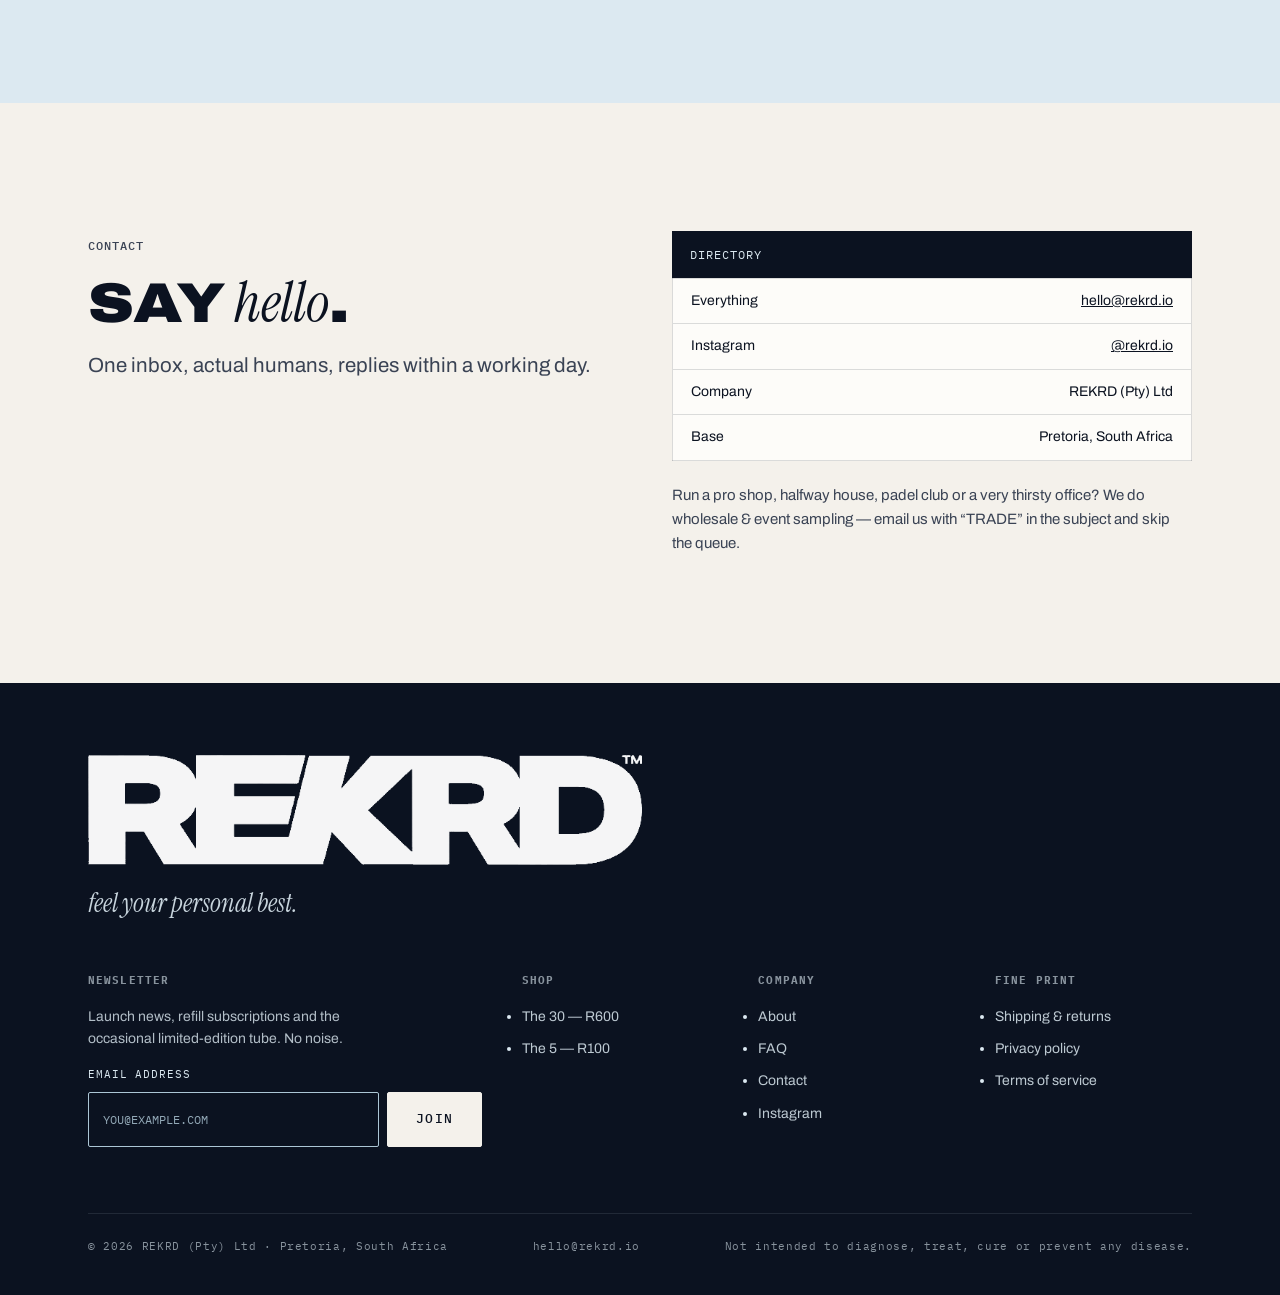
==== commit 99eba3d9: "Trade blurb final wording: pro shop opener, wholesale & event sampling Co-Authored-By: Claude Fable " ====
--- a/site/index.html
+++ b/site/index.html
@@ -353,7 +353,7 @@
               <tr><td>Base</td><td>Pretoria, South Africa</td></tr>
             </tbody>
           </table>
-          <p style="color:var(--ink-soft);margin-top:22px;font-size:15px">Manage a running club, halfway house, padel club or a very thirsty office? We do wholesale, event sampling and co-branded tubes for golf days — email us with “TRADE” in the subject and skip the queue.</p>
+          <p style="color:var(--ink-soft);margin-top:22px;font-size:15px">Run a pro shop, halfway house, padel club or a very thirsty office? We do wholesale &amp; event sampling — email us with “TRADE” in the subject and skip the queue.</p>
         </div>
       </div>
     </section>
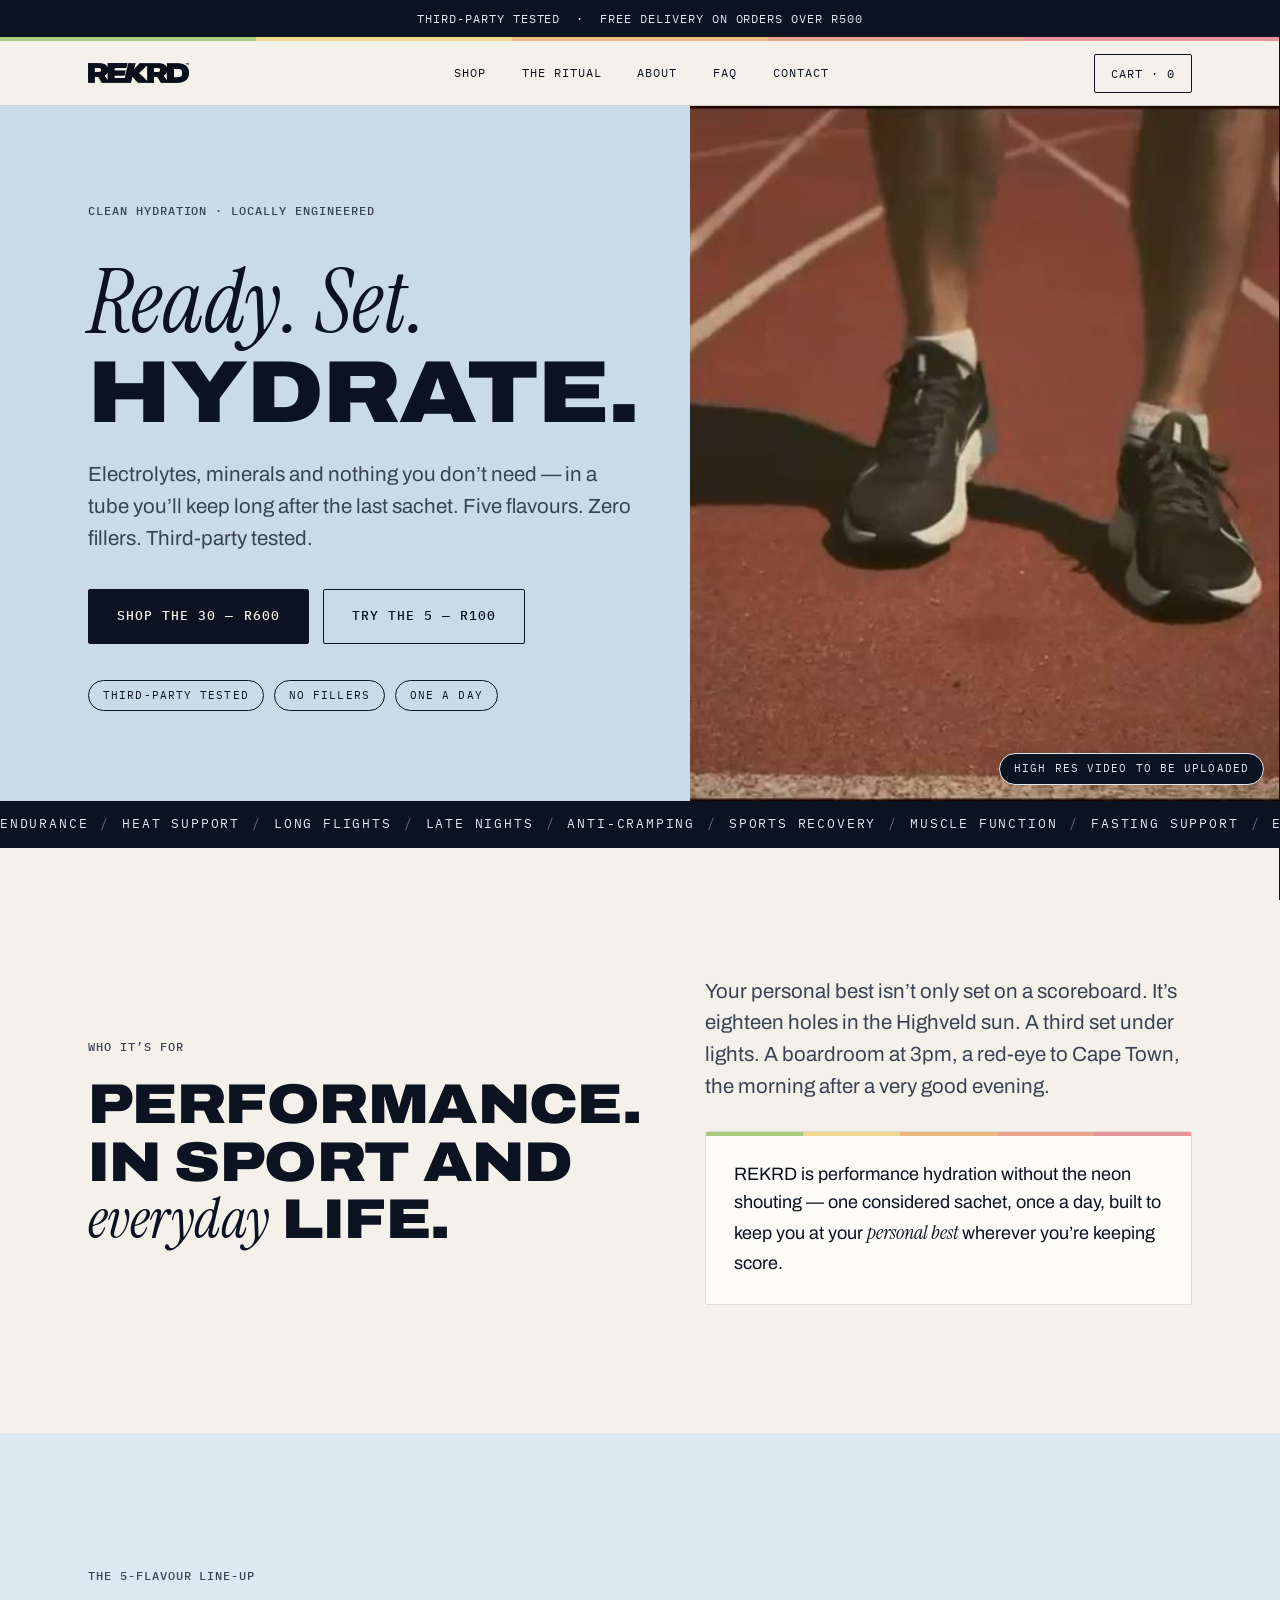
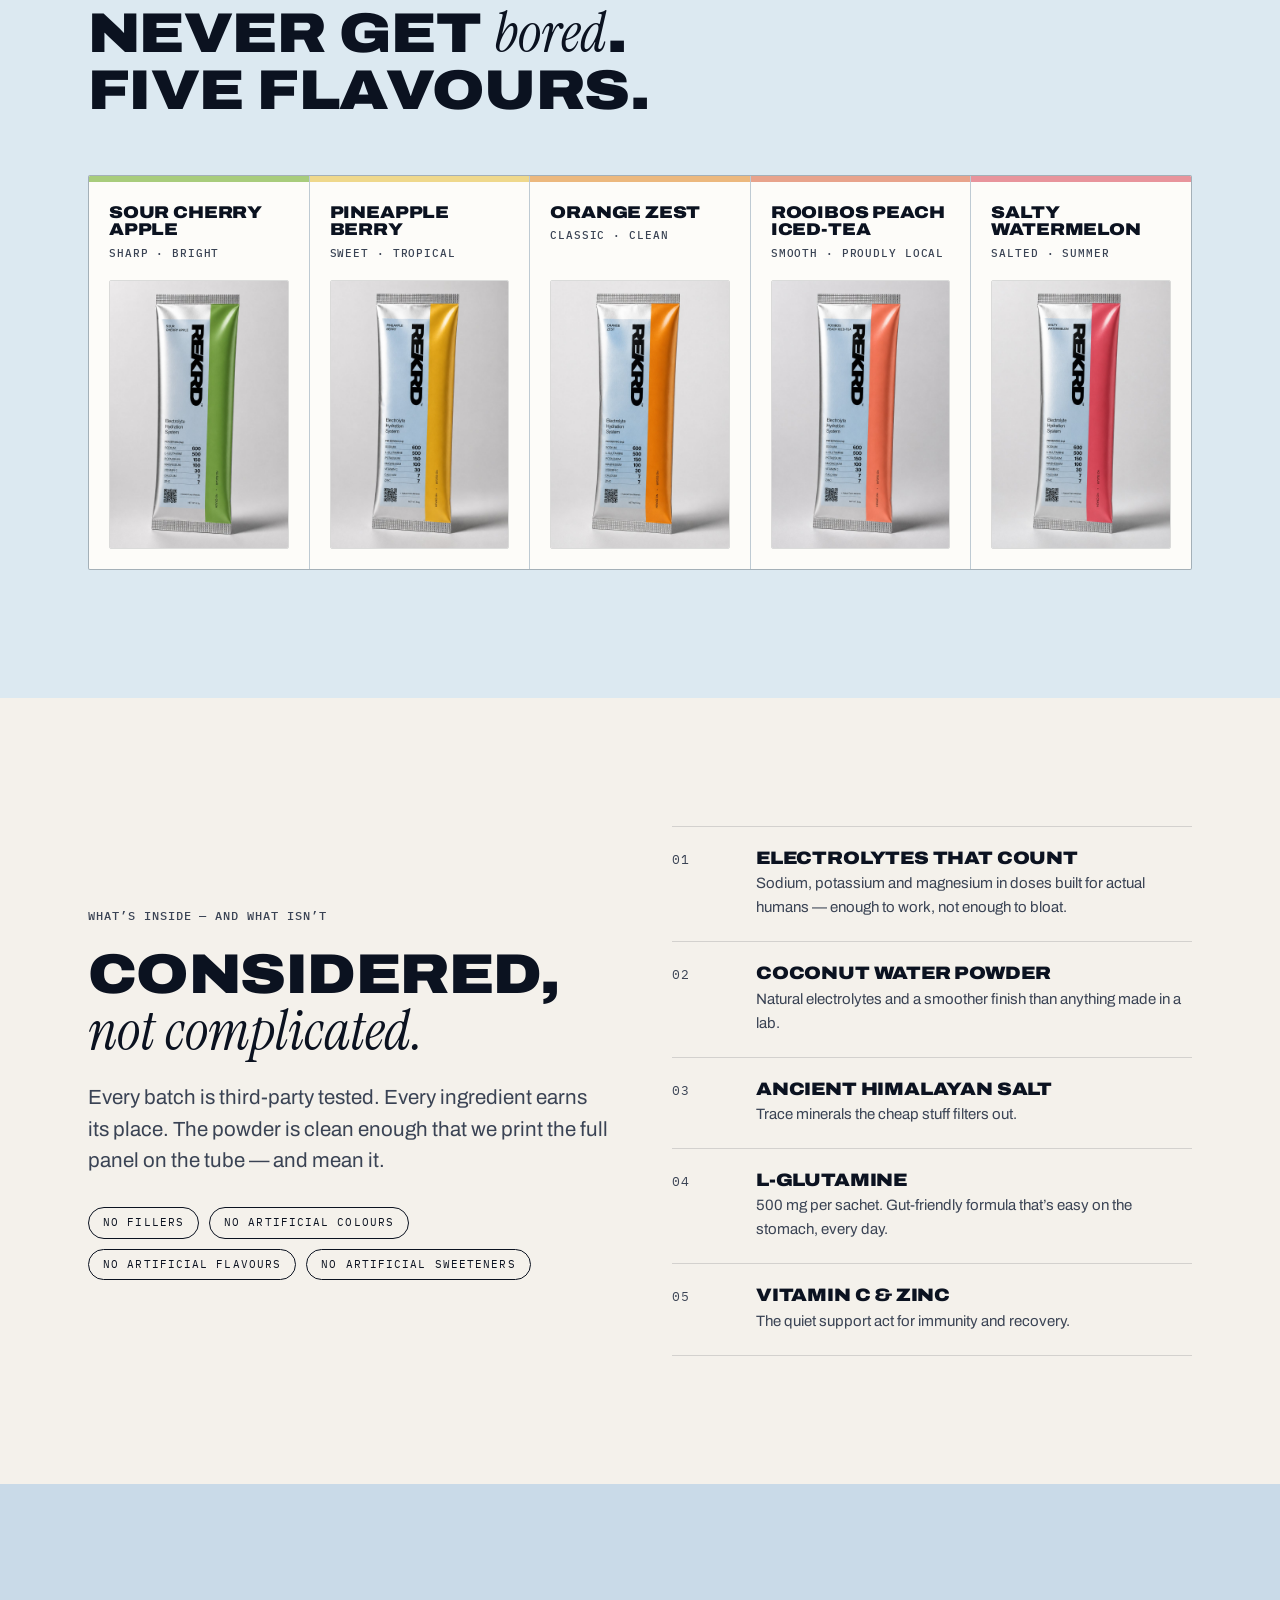
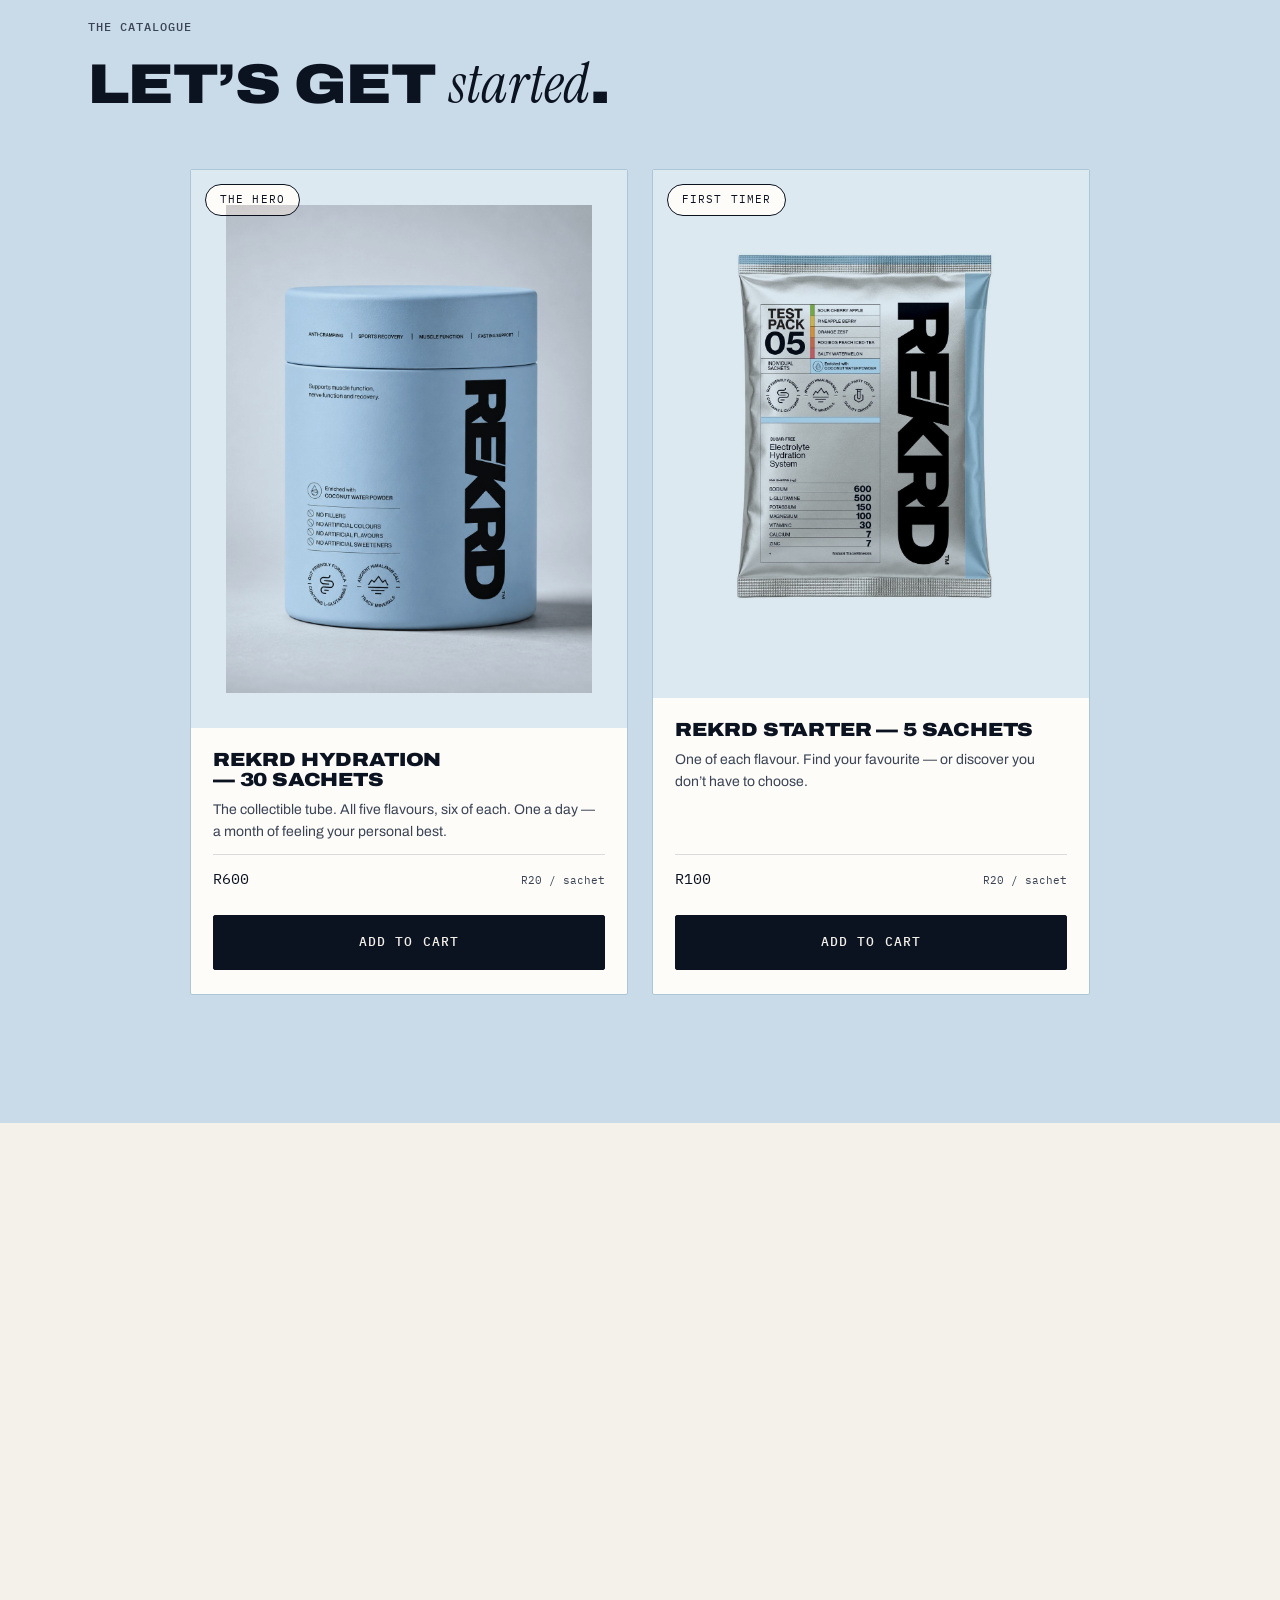
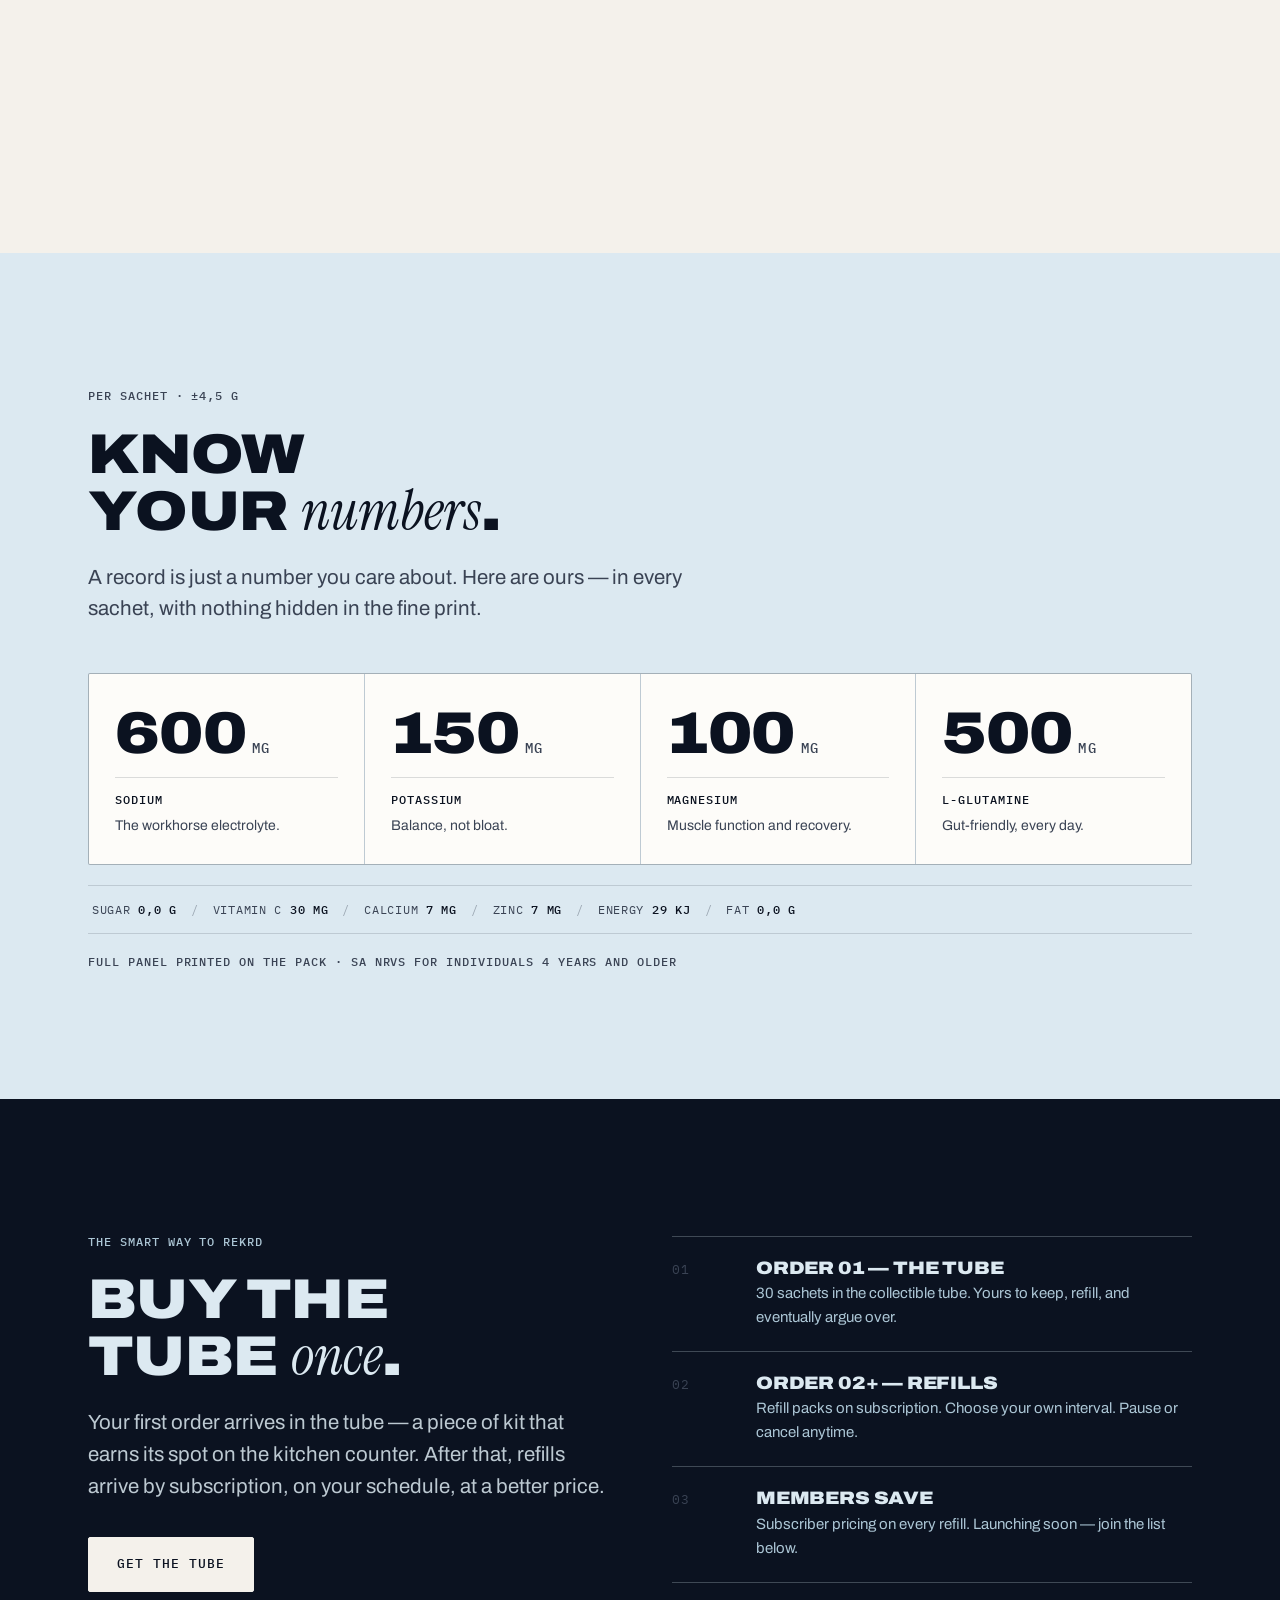
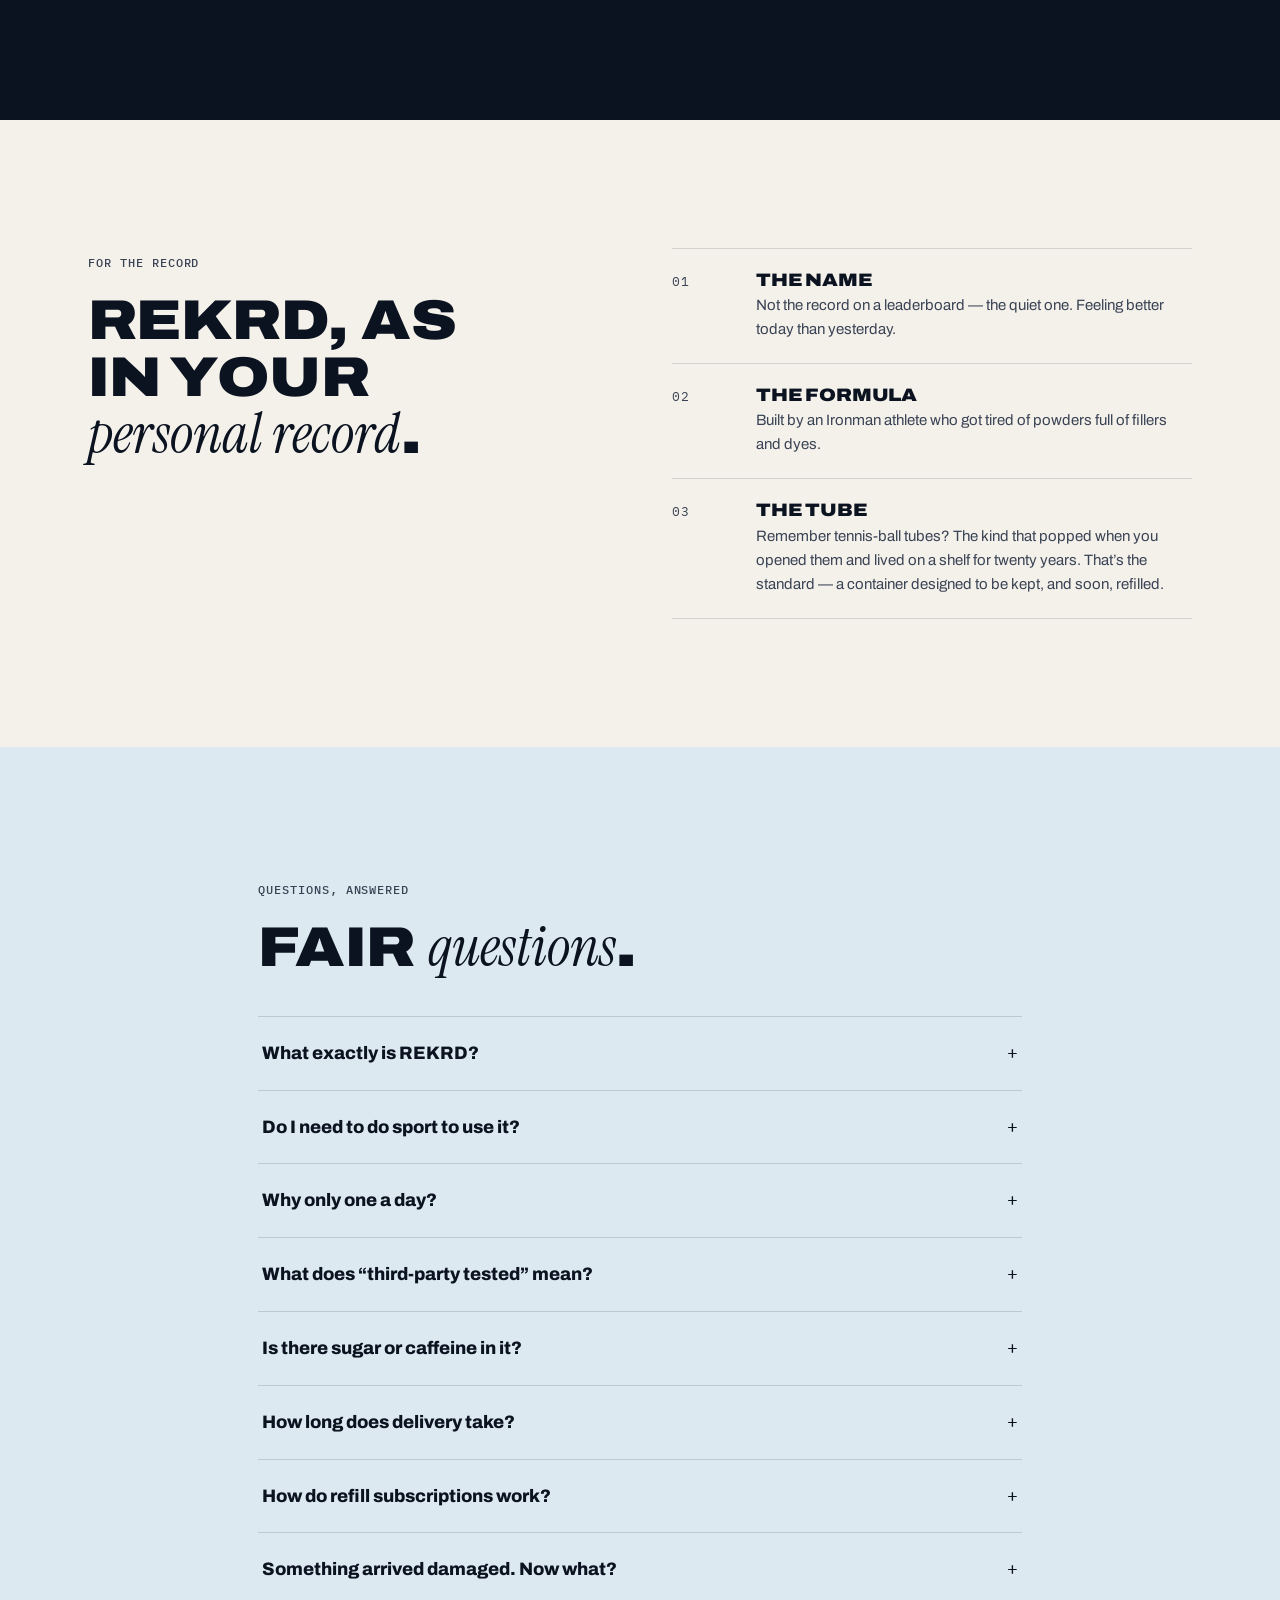
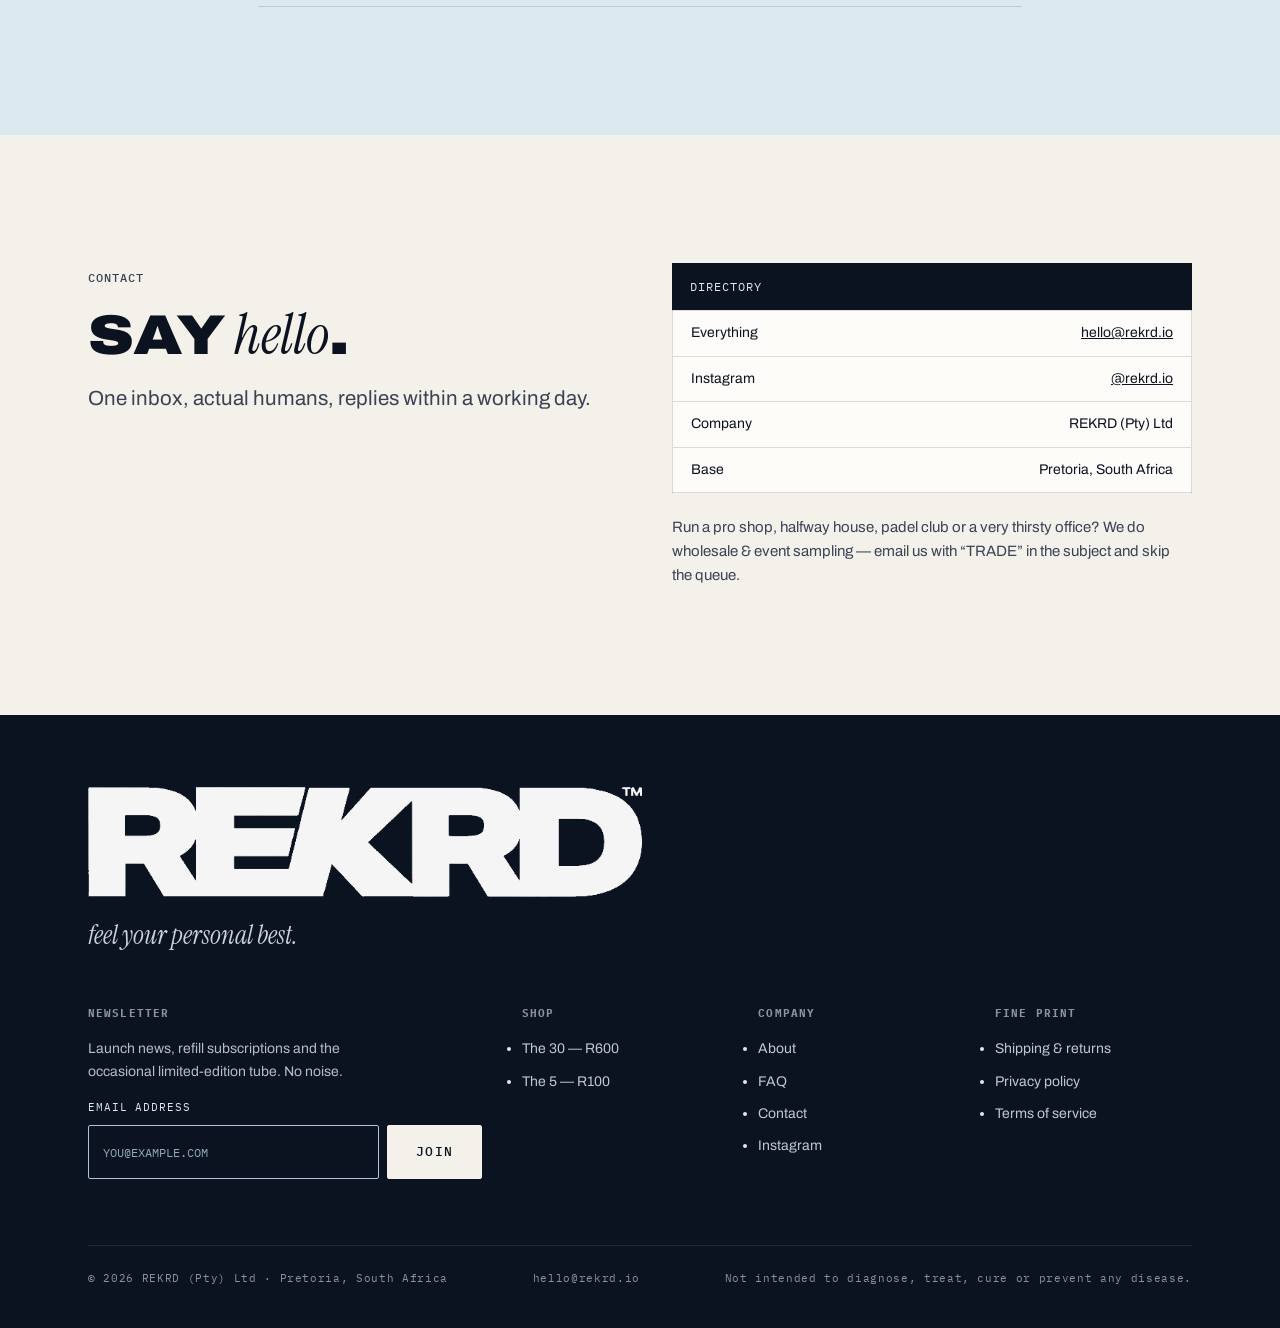
==== commit 9d4cce1d: "Statement tile; 500 ml measure; trim About copy (.io line, formula detail) Co-Authored-By: Claude Fa" ====
--- a/site/index.html
+++ b/site/index.html
@@ -88,7 +88,10 @@
         </div>
         <div class="reveal">
           <p class="lede">Your personal best isn’t only set on a scoreboard. It’s eighteen holes in the Highveld sun. A third set under lights. A boardroom at 3pm, a red-eye to Cape Town, the morning after a very good evening.</p>
-          <p style="margin-top:16px;color:var(--ink-soft)">REKRD is performance hydration without the neon shouting — one considered sachet, once a day, built to keep you at your personal best wherever you’re keeping score.</p>
+          <div class="statement">
+            <div class="spectrum" aria-hidden="true"><span></span><span></span><span></span><span></span><span></span></div>
+            <p>REKRD is performance hydration without the neon shouting — one considered sachet, once a day, built to keep you at your <em class="accent">personal best</em> wherever you’re keeping score.</p>
+          </div>
         </div>
       </div>
     </section>
@@ -203,7 +206,7 @@
           <div class="step reveal">
             <span class="eyebrow">Step 02</span>
             <h3>Stir</h3>
-            <p>500–600&nbsp;ml of cold water. Ten seconds. No shaker, no blender, no ceremony.</p>
+            <p>500&nbsp;ml of cold water. Ten seconds. No shaker, no blender, no ceremony.</p>
           </div>
           <div class="step reveal">
             <span class="eyebrow">Step 03</span>
@@ -285,8 +288,8 @@
         </div>
         <div class="reveal">
           <ol class="numbered">
-            <li><div><h3>The name</h3><p>Not the record on a leaderboard — the quiet one. Feeling better today than yesterday. The .io says the rest: what you put <em>in</em> is what you get <em>out</em>.</p></div></li>
-            <li><div><h3>The formula</h3><p>Built by an Ironman athlete who got tired of powders full of fillers and dyes. Honest electrolyte doses, coconut water powder, Himalayan salt, L-glutamine — and every batch third-party tested, because “trust us” isn’t an ingredient.</p></div></li>
+            <li><div><h3>The name</h3><p>Not the record on a leaderboard — the quiet one. Feeling better today than yesterday.</p></div></li>
+            <li><div><h3>The formula</h3><p>Built by an Ironman athlete who got tired of powders full of fillers and dyes.</p></div></li>
             <li><div><h3>The tube</h3><p>Remember tennis-ball tubes? The kind that popped when you opened them and lived on a shelf for twenty years. That’s the standard — a container designed to be kept, and soon, refilled.</p></div></li>
           </ol>
         </div>
@@ -301,7 +304,7 @@
         <div class="faq-list reveal">
           <details>
             <summary>What exactly is REKRD?</summary>
-            <div class="faq-a"><p>A clean hydration powder in single-serve sachets. Electrolytes (sodium, potassium, magnesium), coconut water powder, ancient Himalayan salt with trace minerals, L-glutamine, vitamin C and zinc. No fillers, no artificial colours, flavours or sweeteners. Mix one sachet into 500–600&nbsp;ml of cold water, once a day.</p></div>
+            <div class="faq-a"><p>A clean hydration powder in single-serve sachets. Electrolytes (sodium, potassium, magnesium), coconut water powder, ancient Himalayan salt with trace minerals, L-glutamine, vitamin C and zinc. No fillers, no artificial colours, flavours or sweeteners. Mix one sachet into 500&nbsp;ml of cold water, once a day.</p></div>
           </details>
           <details>
             <summary>Do I need to do sport to use it?</summary>
--- a/site/css/rekrd.css
+++ b/site/css/rekrd.css
@@ -270,6 +270,17 @@
 .spec-table td:last-child, .spec-table th:last-child { text-align: right; }
 .spec-table tr:last-child td { border-bottom: 0; }
 .spec-table .indent td:first-child { padding-left: 34px; color: var(--ink-soft); }
+
+/* ---------- Statement tile ---------- */
+.statement {
+  margin-top: 28px; background: var(--cream);
+  border: 1px solid var(--hairline); border-radius: var(--radius); overflow: hidden;
+}
+.statement p {
+  padding: 24px 28px 26px;
+  font-size: 18px; line-height: 1.6; color: var(--ink);
+}
+.statement .accent { font-size: 1.1em; }
 
 /* ---------- Stat scoreboard ---------- */
 .stats { display: grid; gap: 1px; background: var(--hairline); border: 1px solid var(--hairline); border-radius: var(--radius); overflow: hidden; }
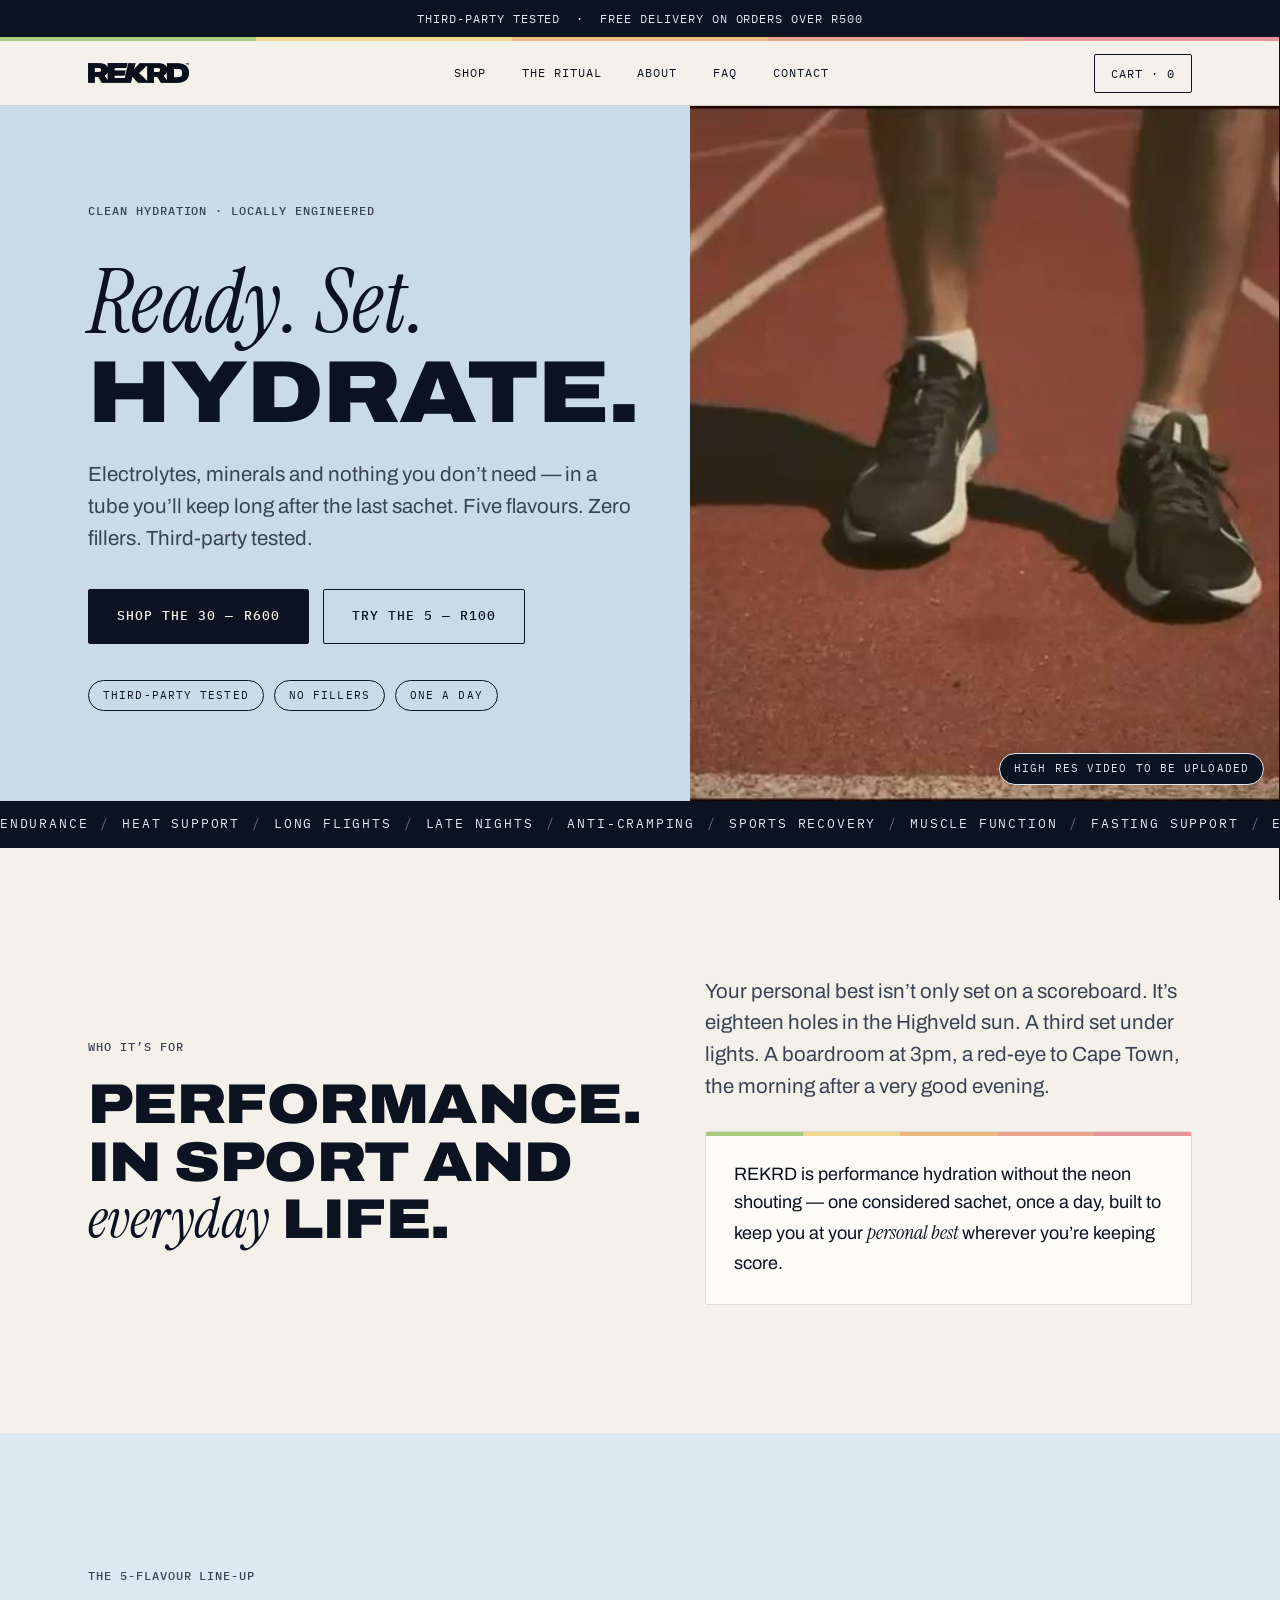
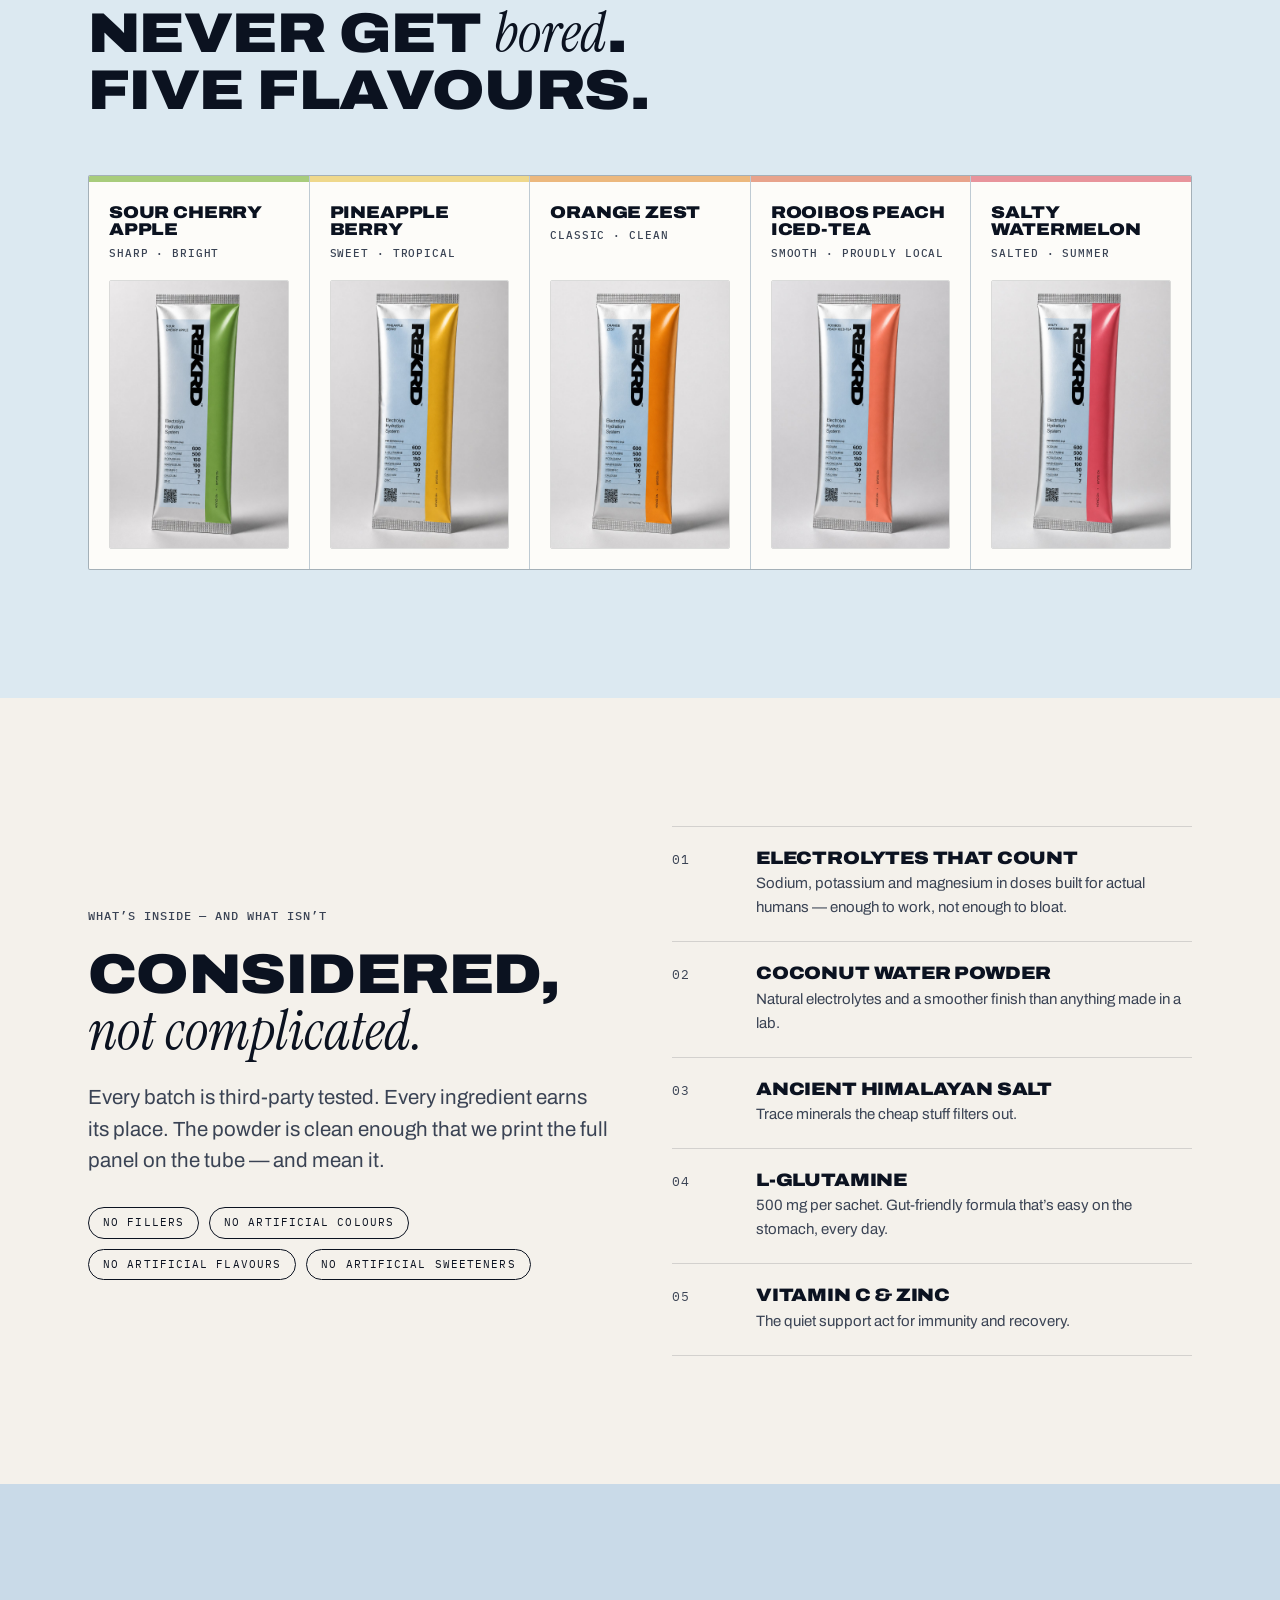
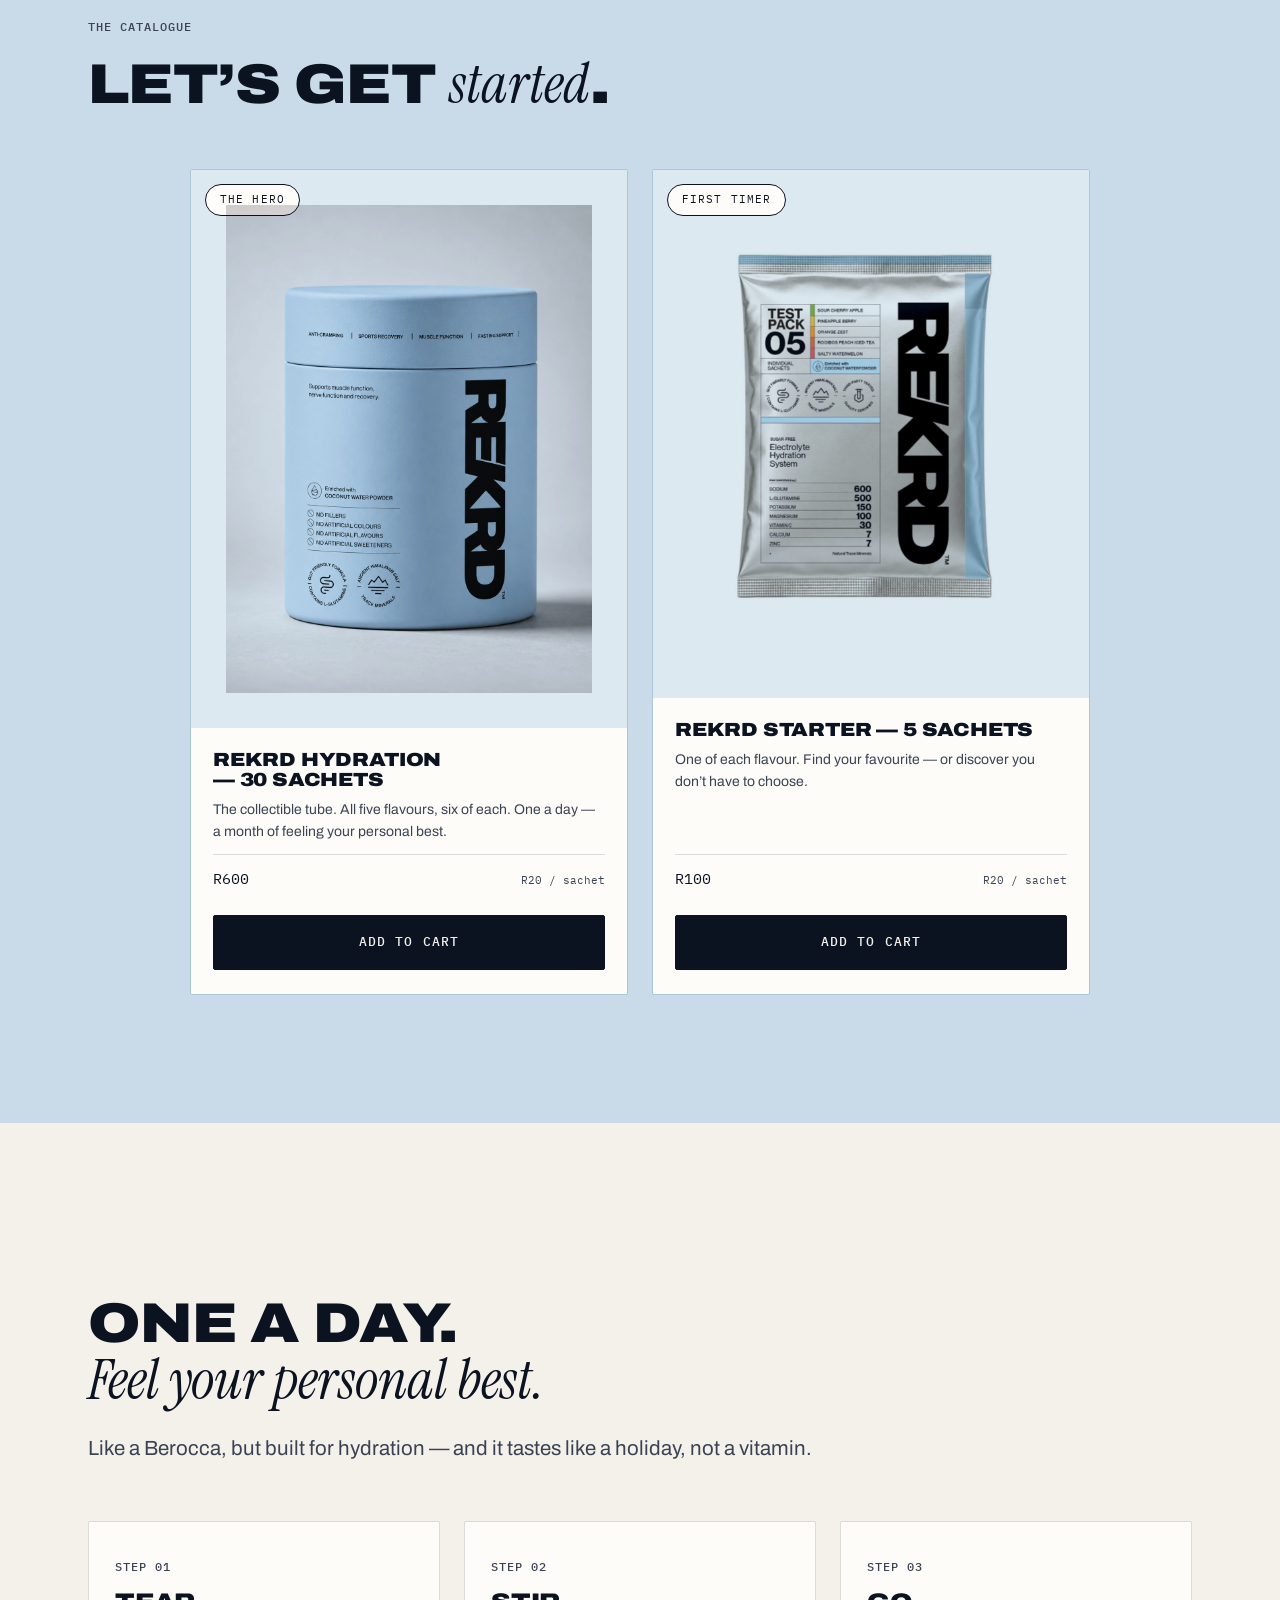
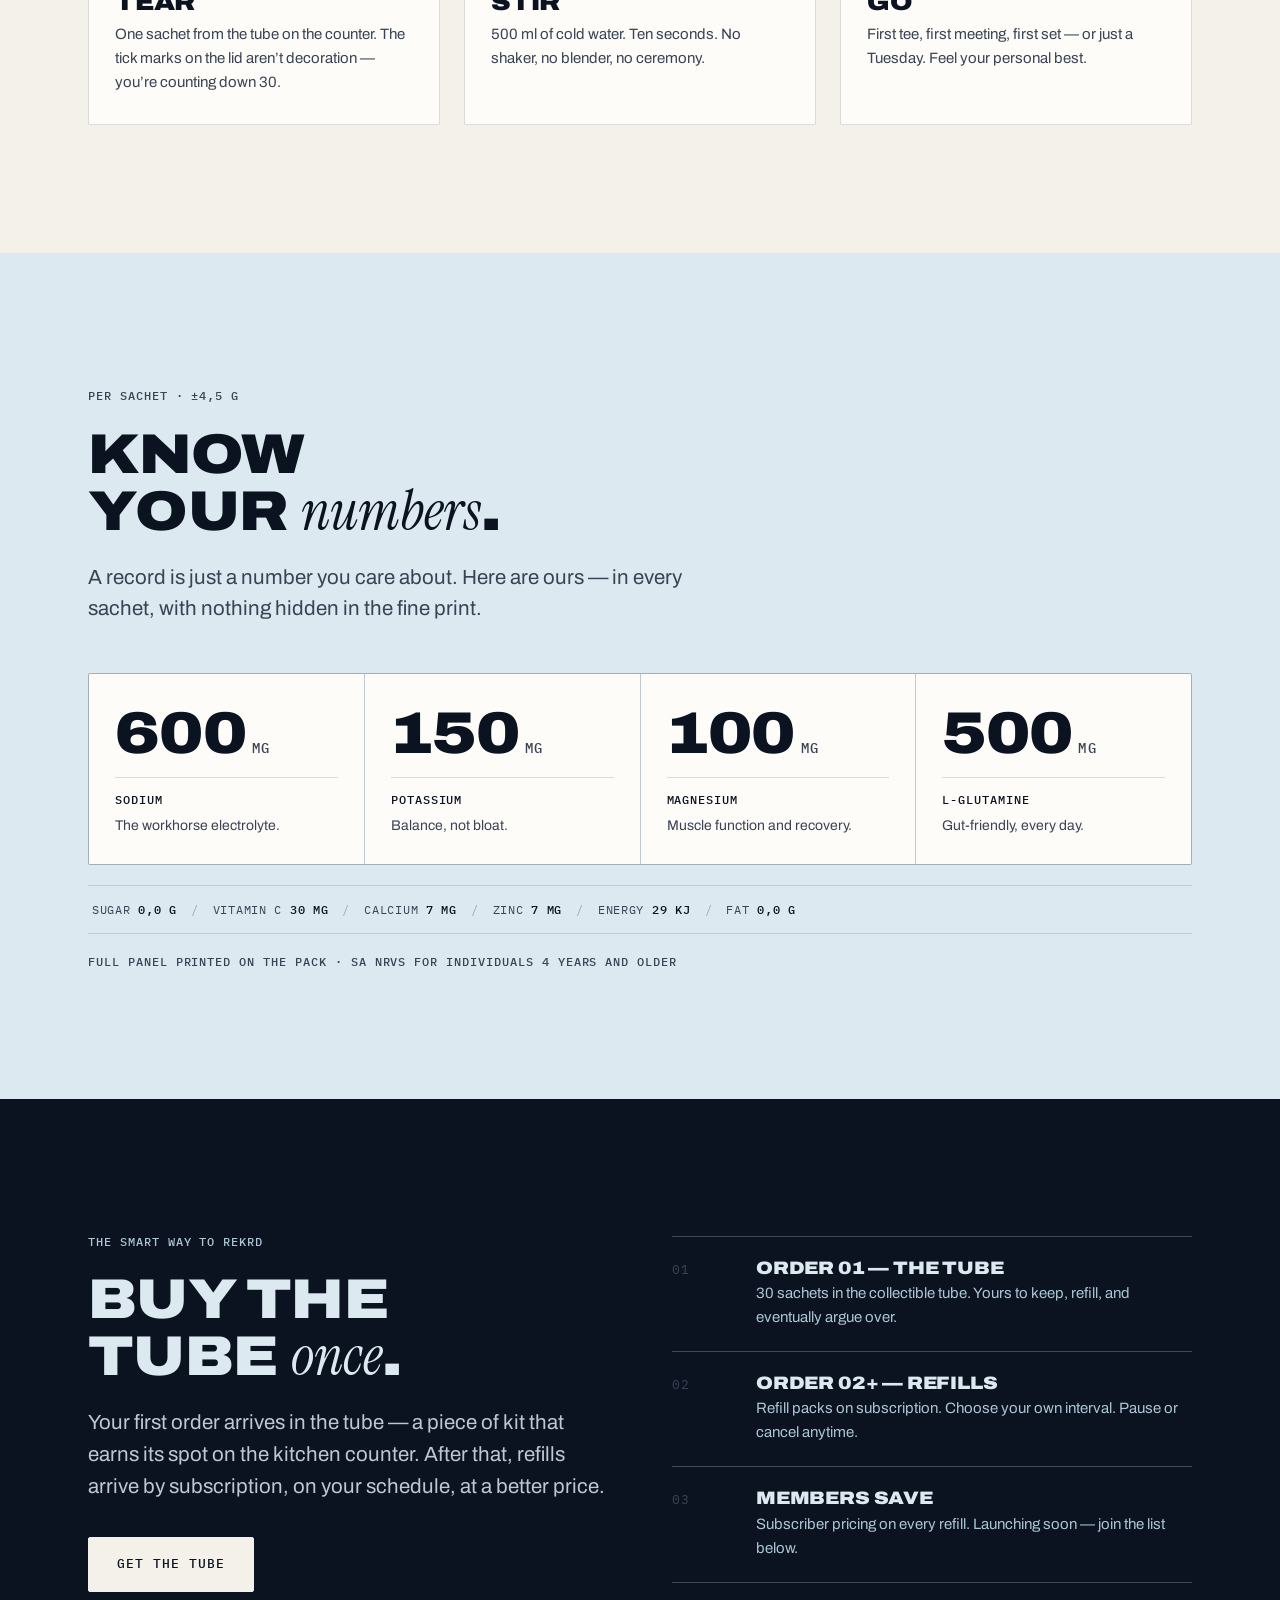
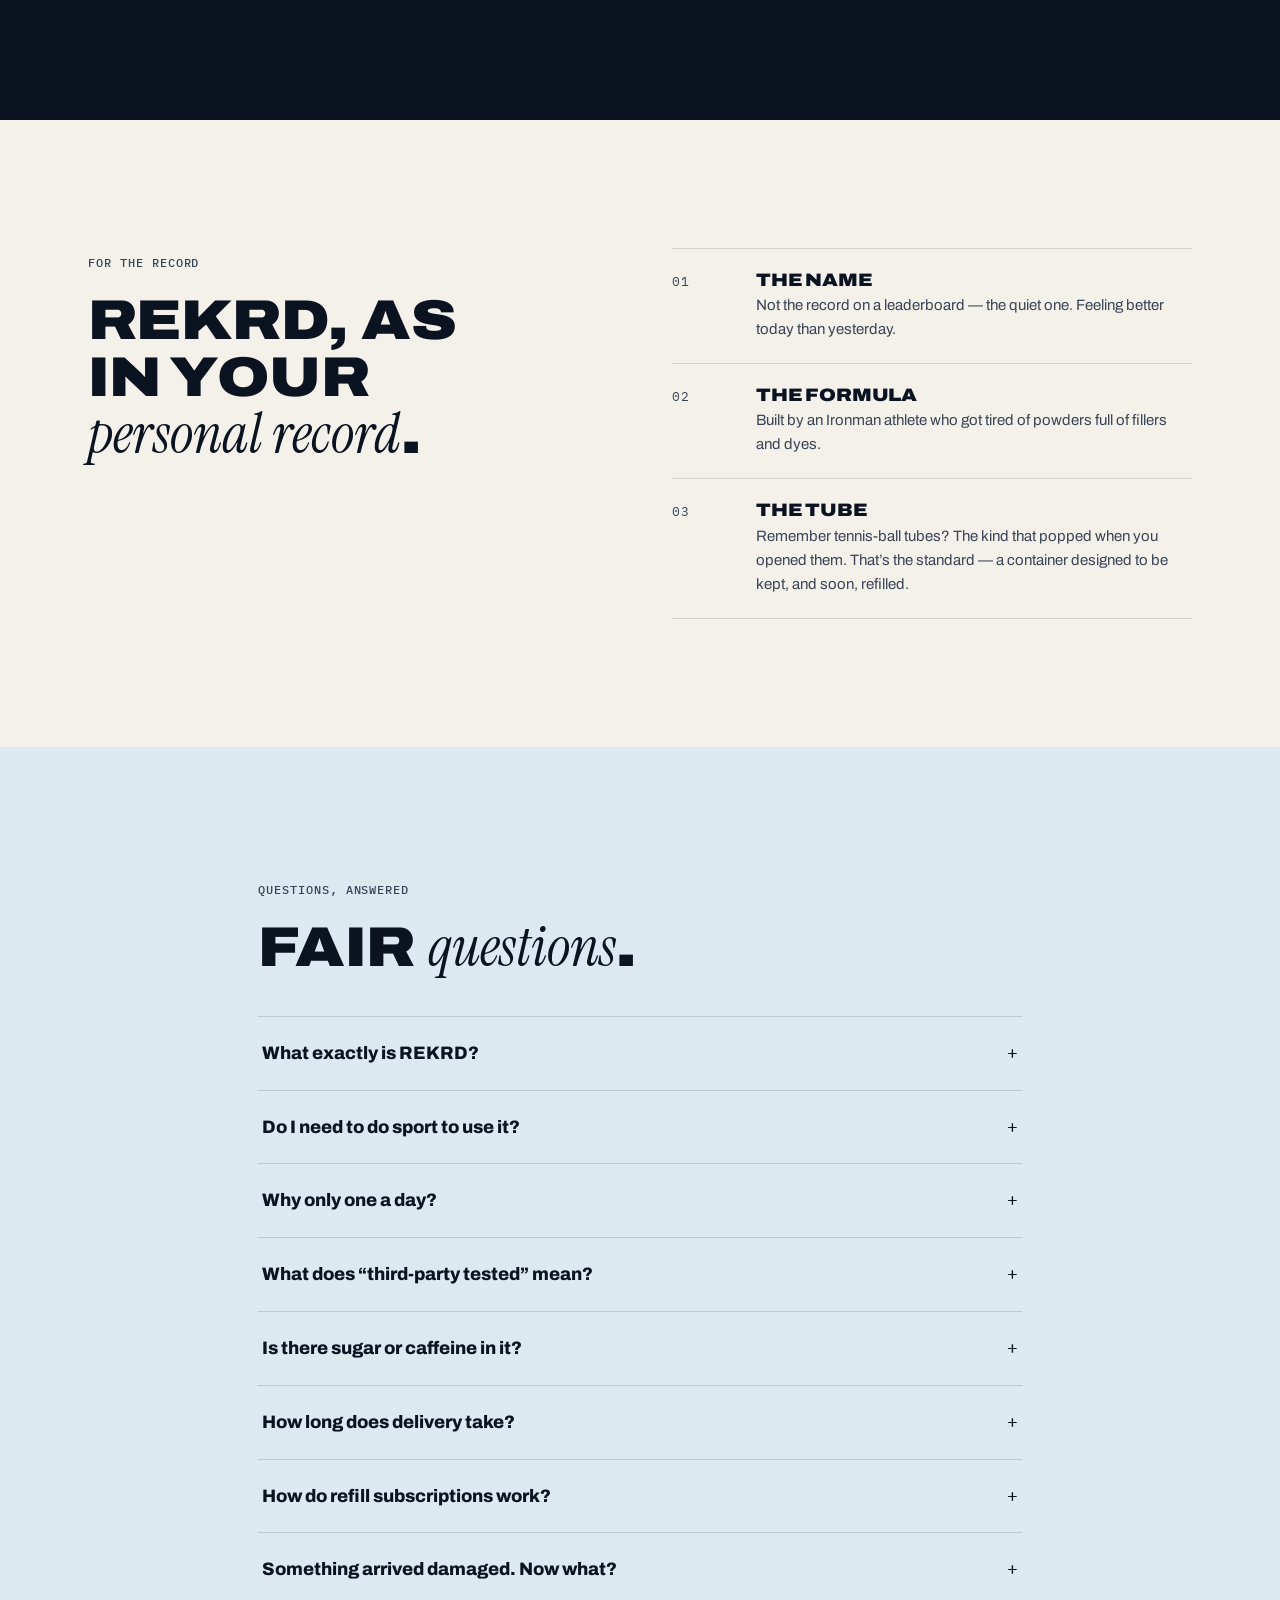
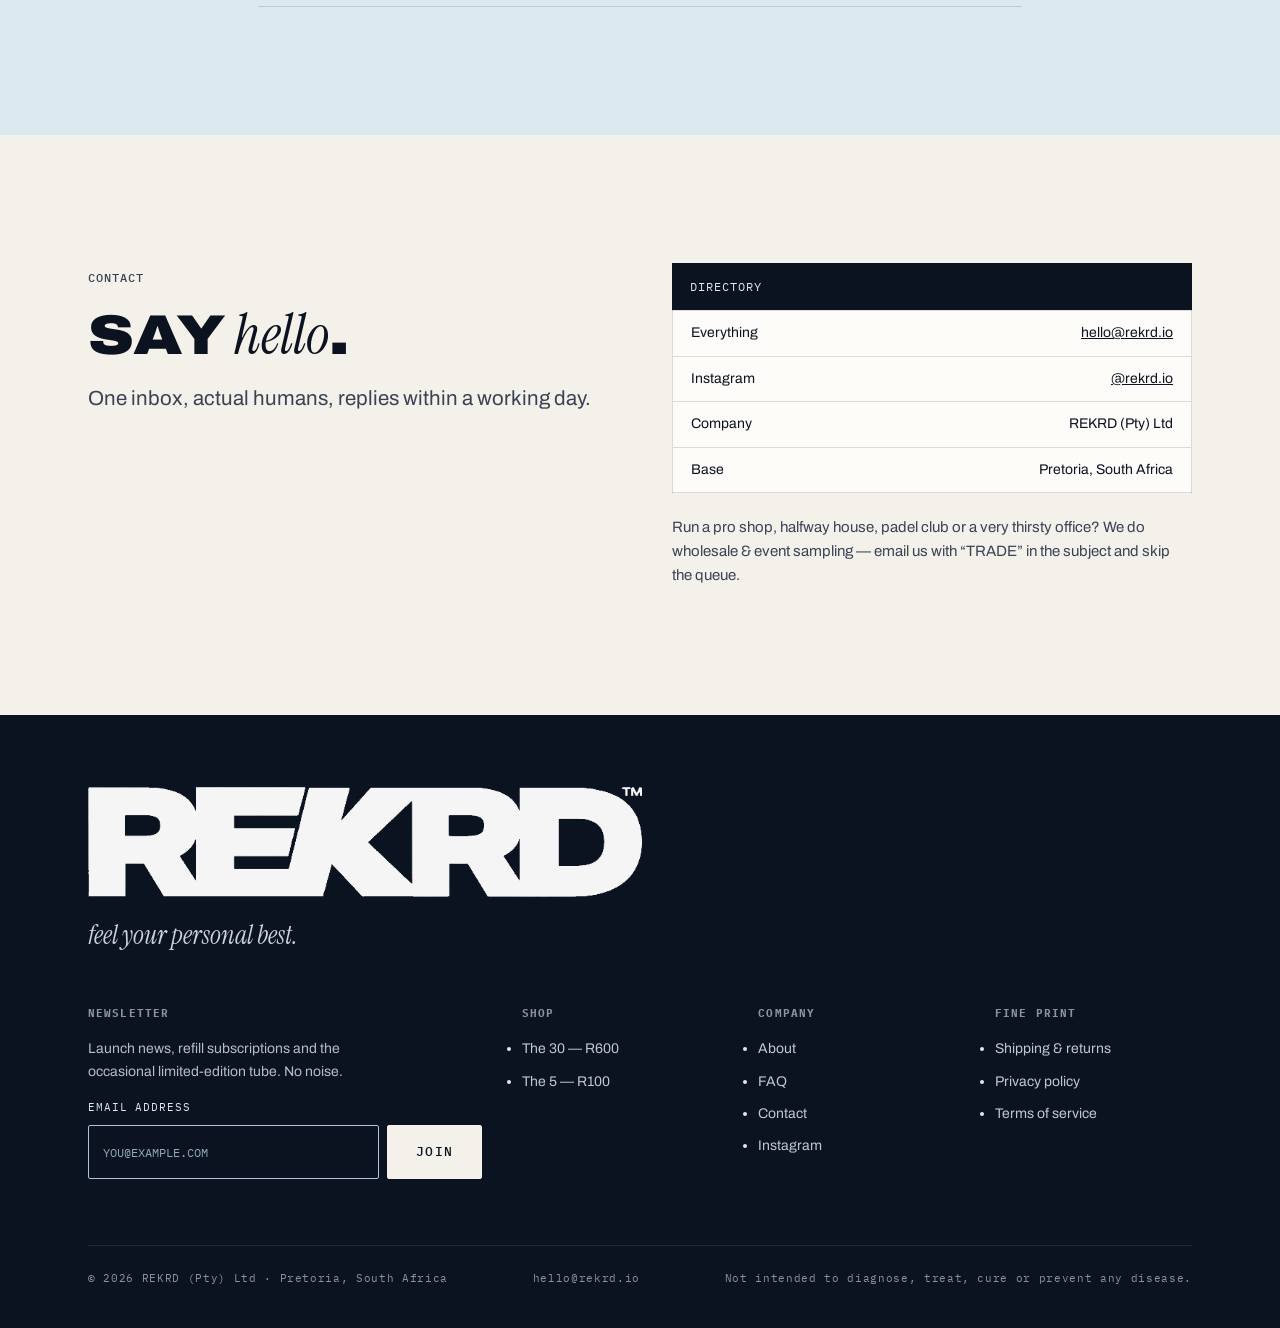
==== commit f13b7b95: "About: trim tube copy Co-Authored-By: Claude Fable 5 <noreply@anthropic.com> Claude-Session: https:/" ====
--- a/site/index.html
+++ b/site/index.html
@@ -290,7 +290,7 @@
           <ol class="numbered">
             <li><div><h3>The name</h3><p>Not the record on a leaderboard — the quiet one. Feeling better today than yesterday.</p></div></li>
             <li><div><h3>The formula</h3><p>Built by an Ironman athlete who got tired of powders full of fillers and dyes.</p></div></li>
-            <li><div><h3>The tube</h3><p>Remember tennis-ball tubes? The kind that popped when you opened them and lived on a shelf for twenty years. That’s the standard — a container designed to be kept, and soon, refilled.</p></div></li>
+            <li><div><h3>The tube</h3><p>Remember tennis-ball tubes? The kind that popped when you opened them. That’s the standard — a container designed to be kept, and soon, refilled.</p></div></li>
           </ol>
         </div>
       </div>
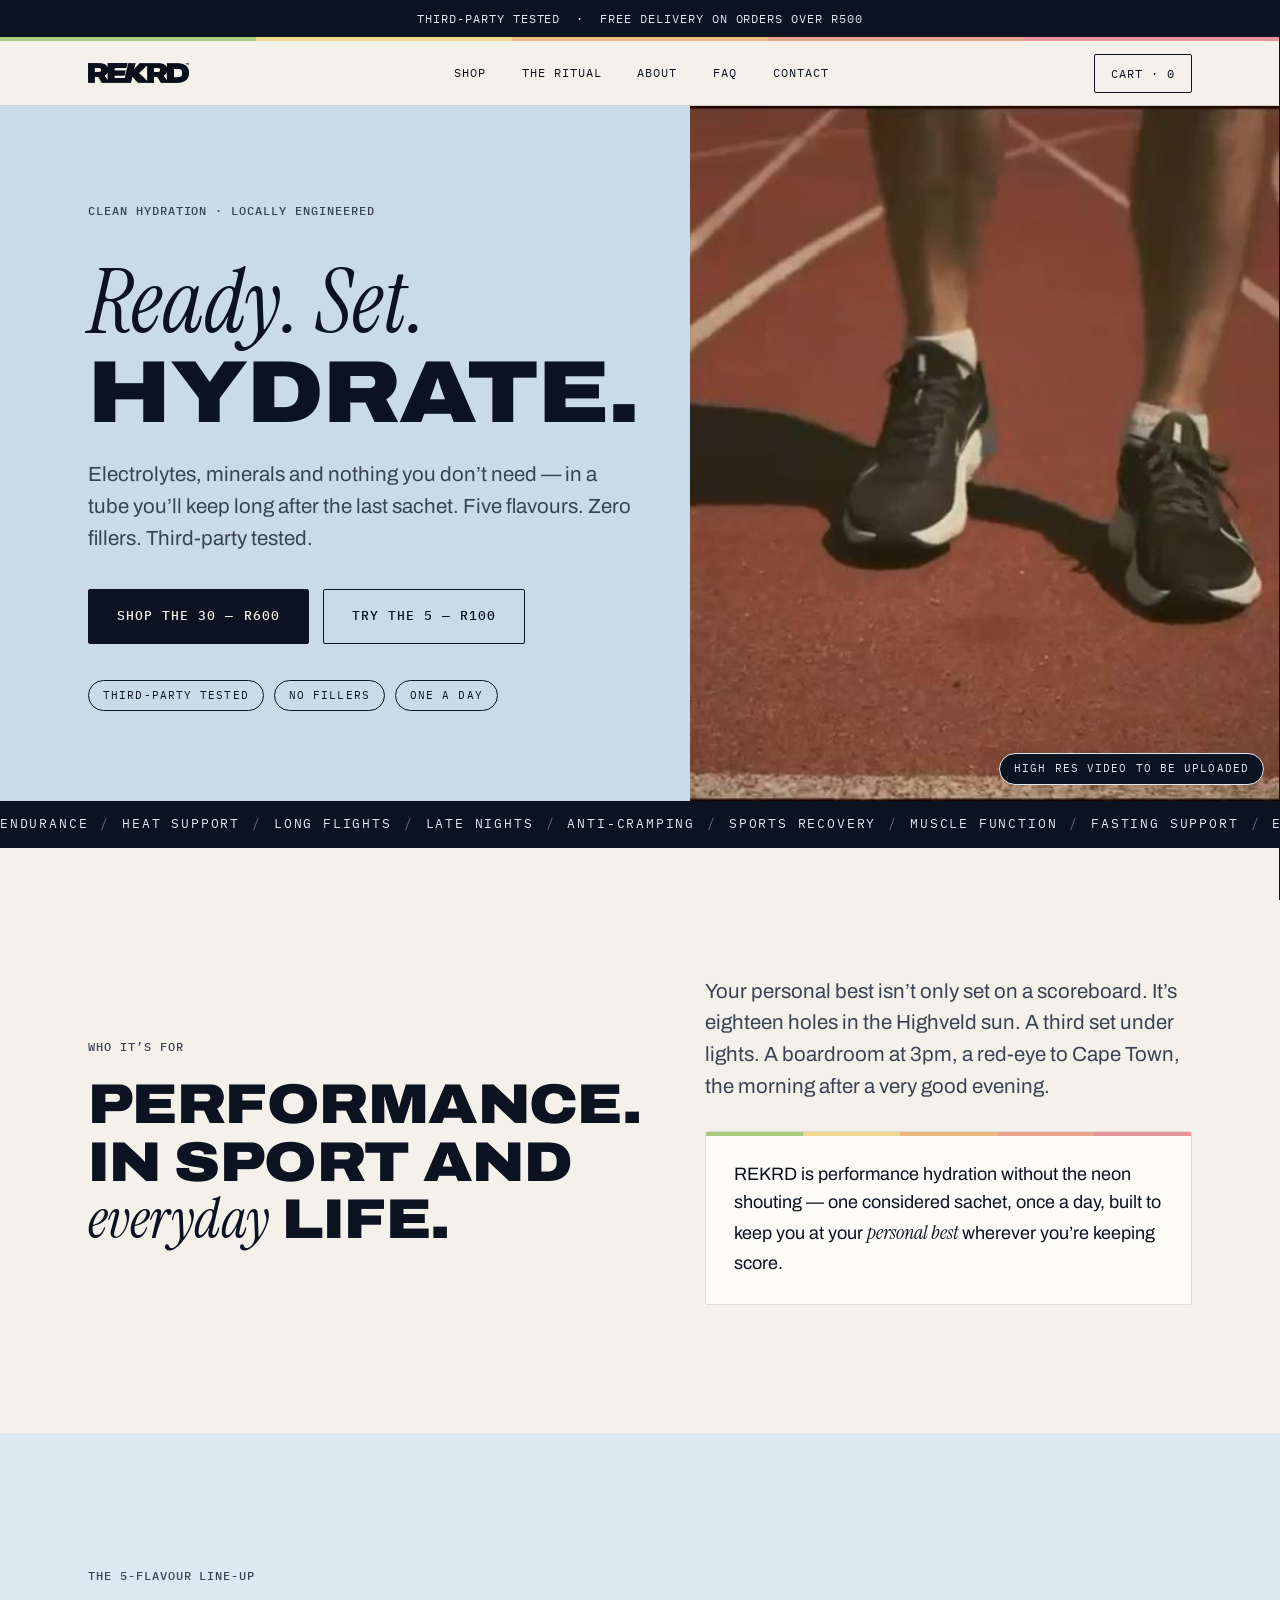
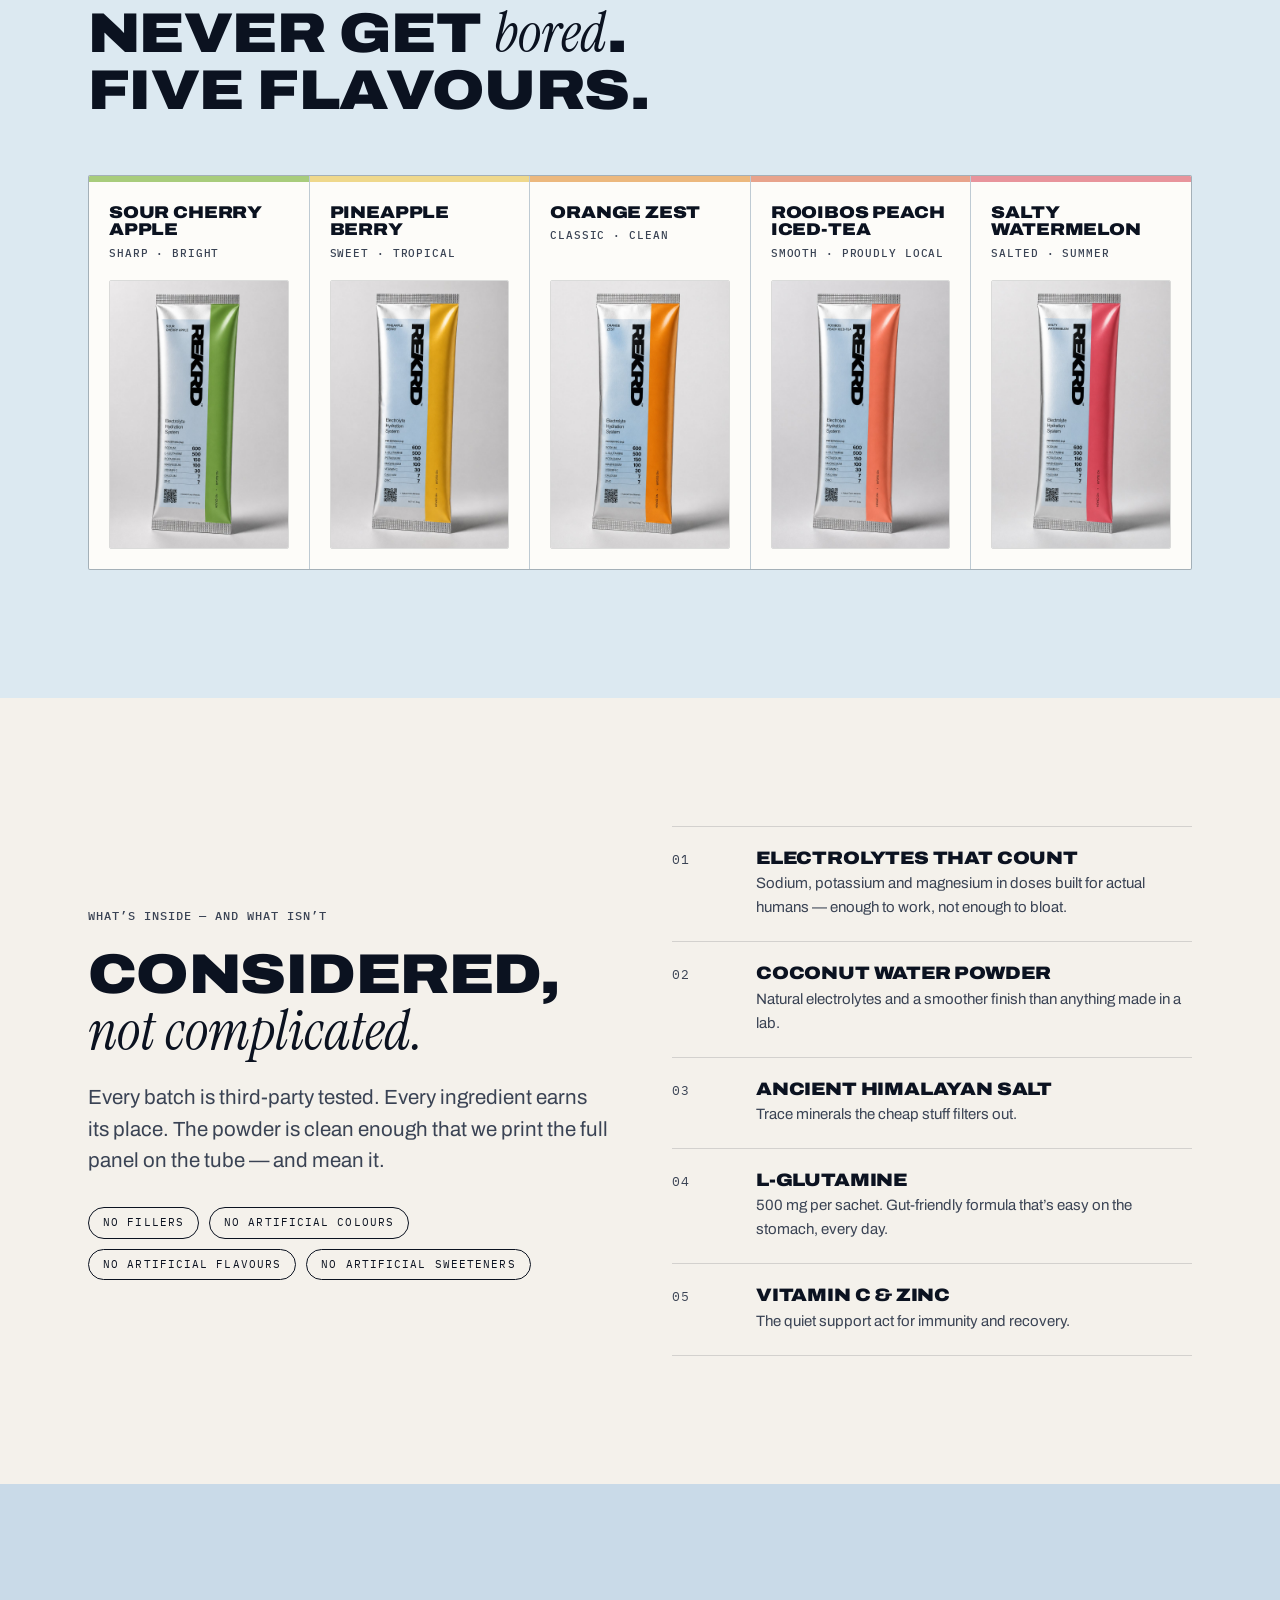
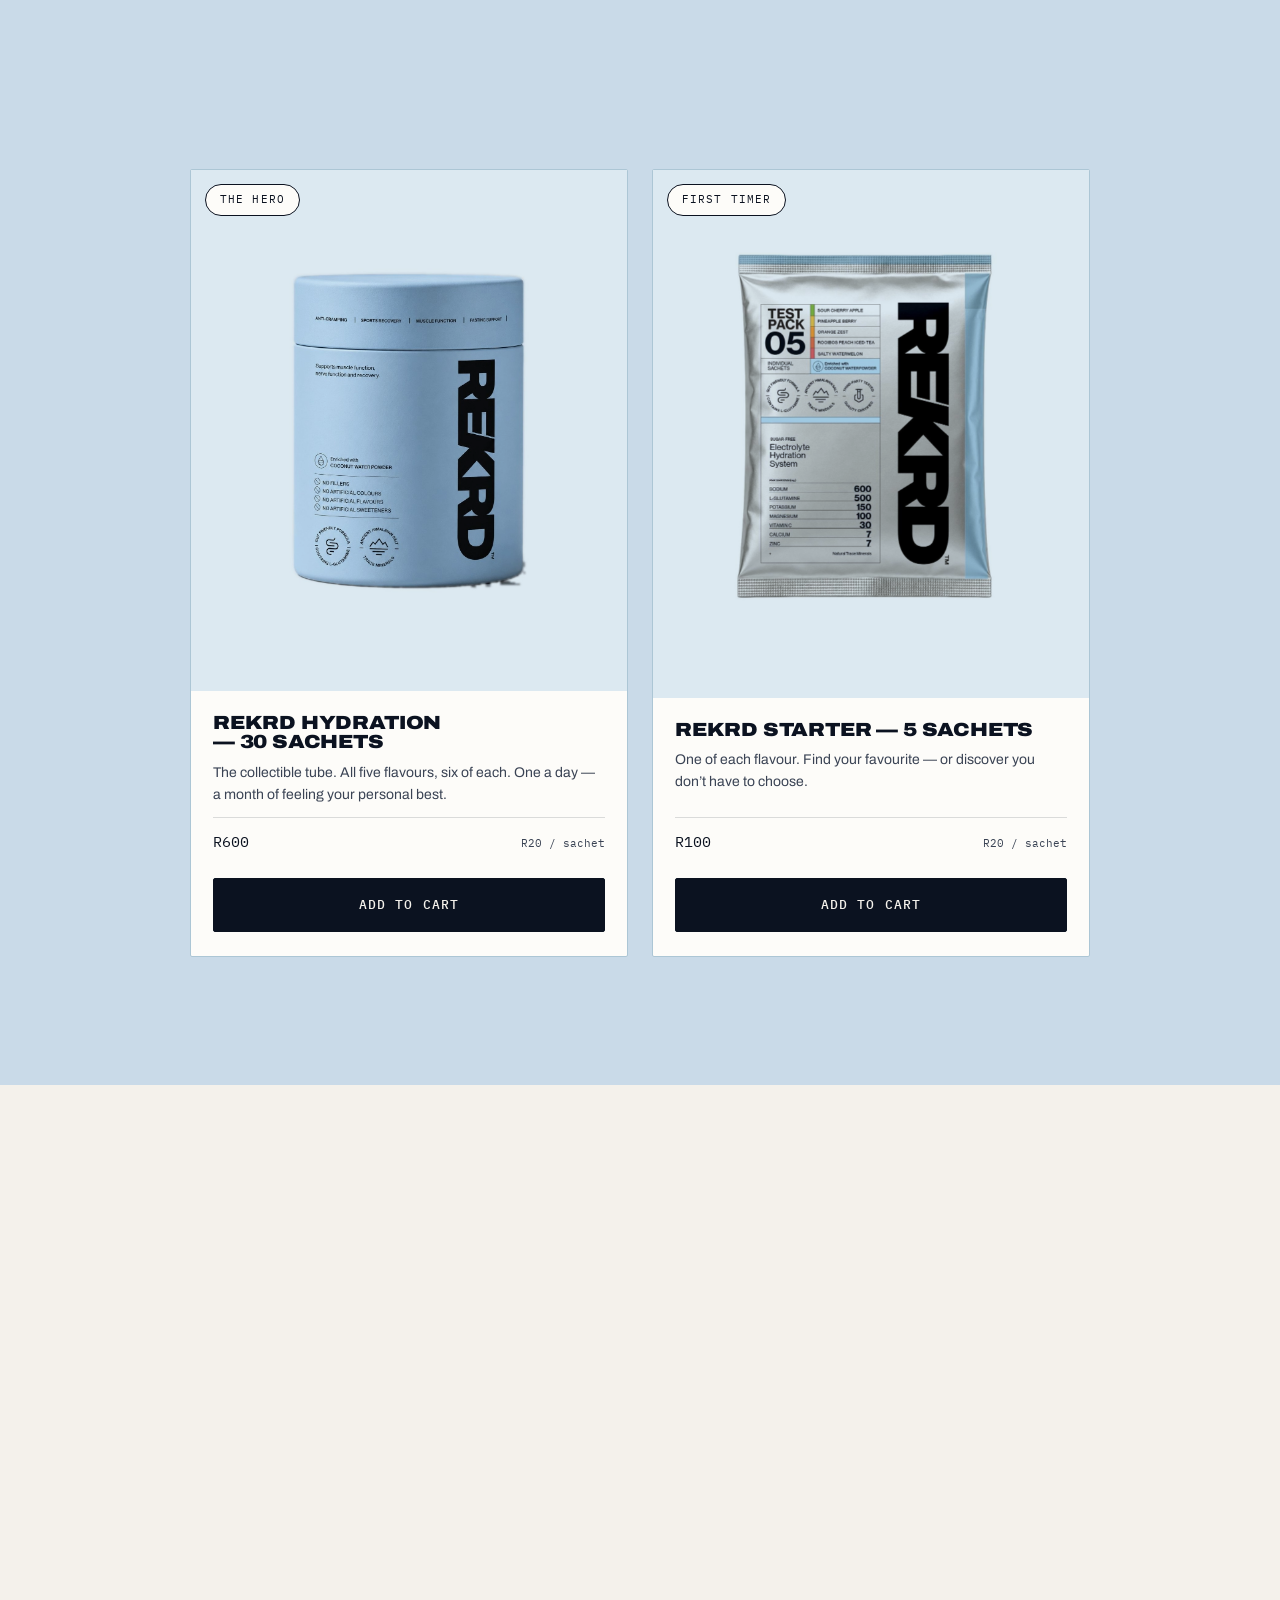
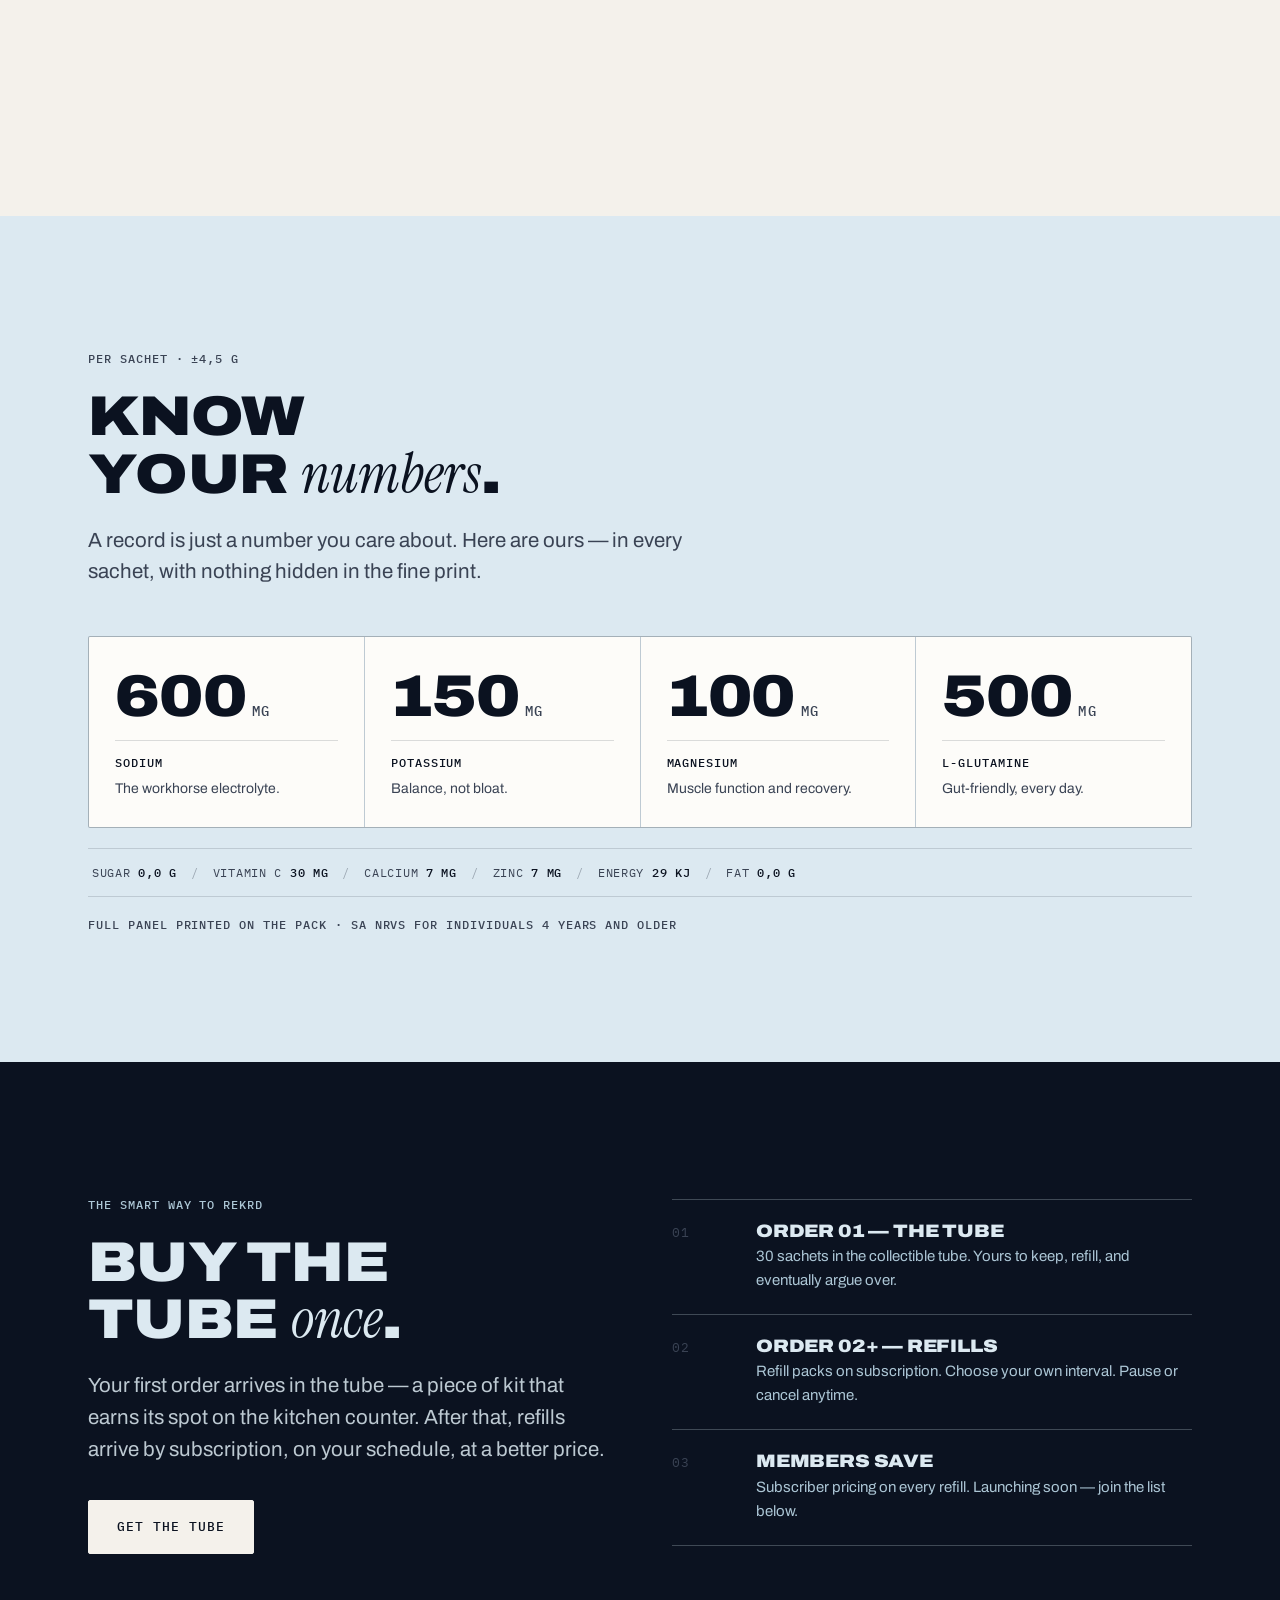
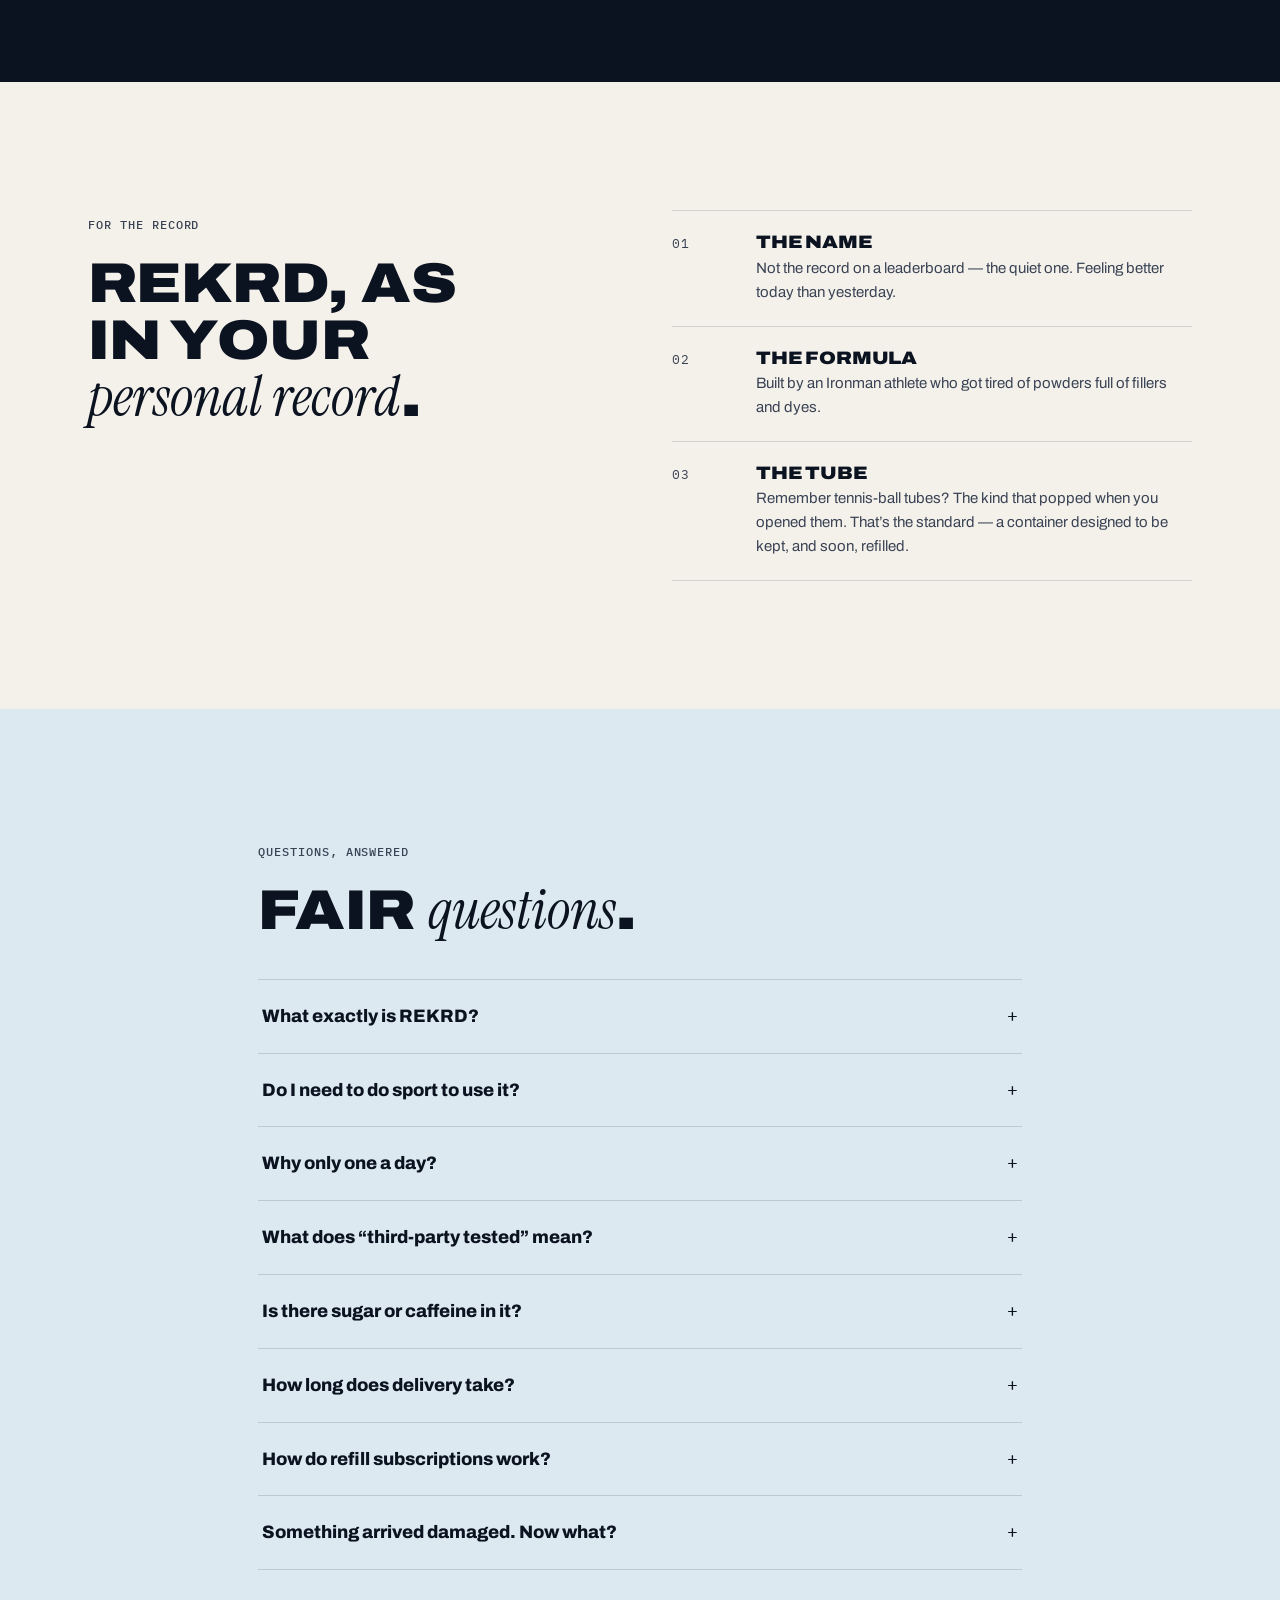
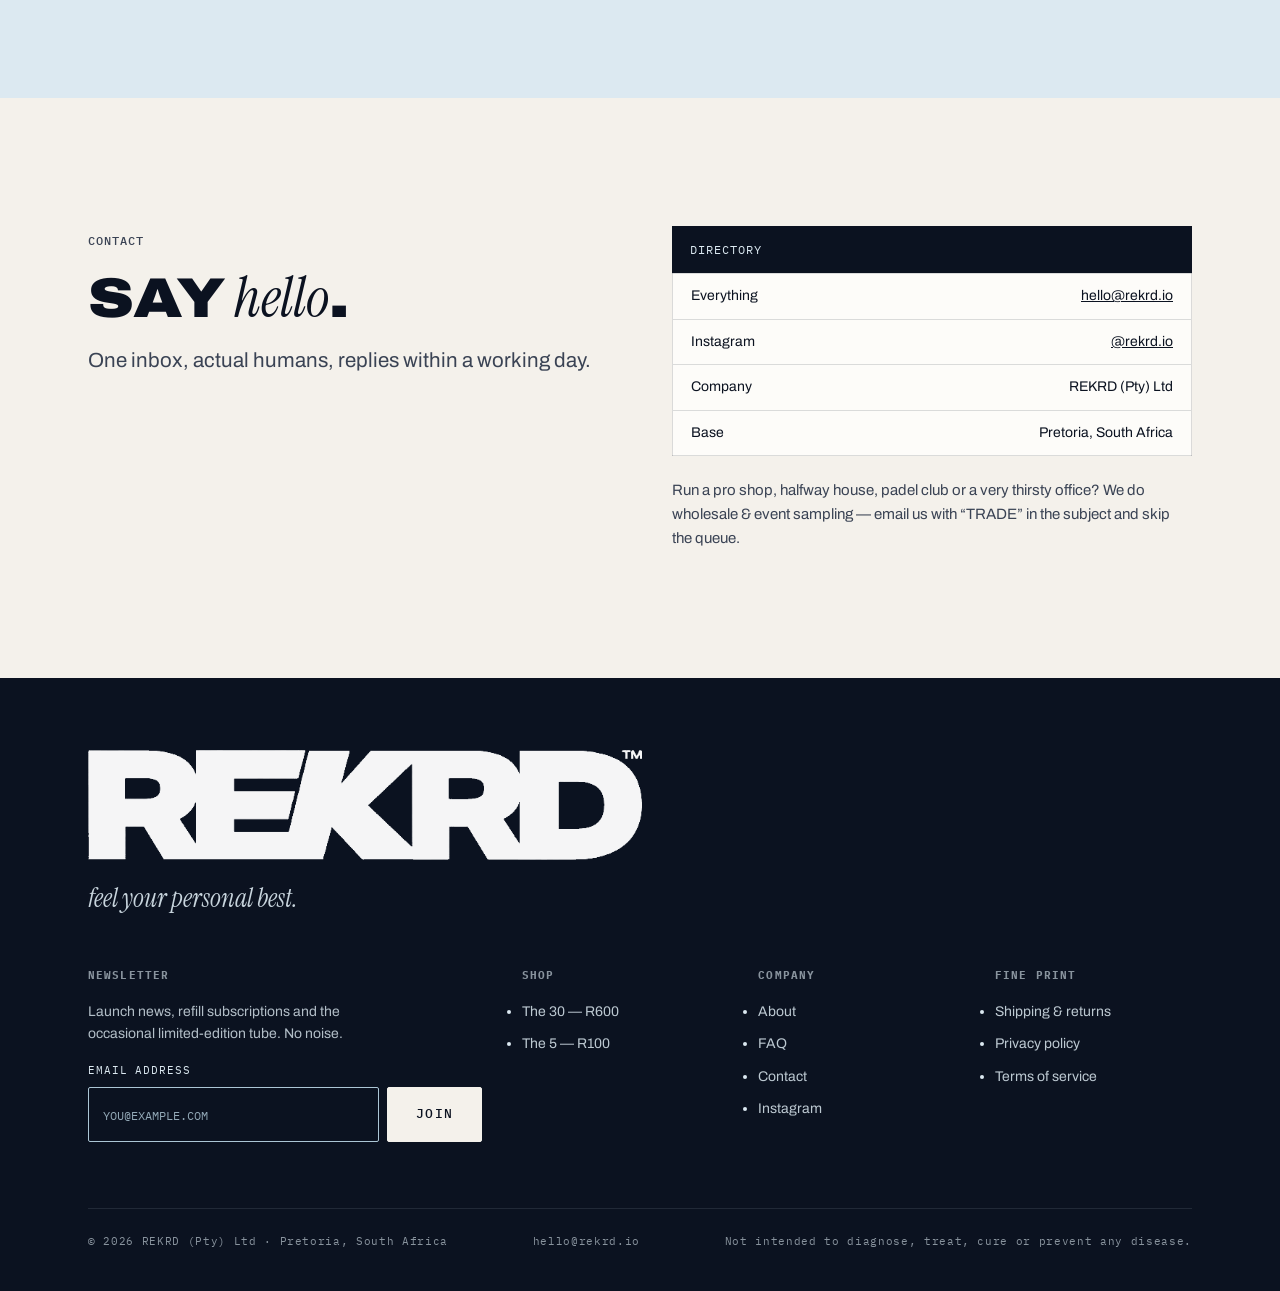
==== commit 94d90a90: "Tube card: white-lifted cutout render so it floats like the 5-pack, matched scale Co-Authored-By: Cl" ====
--- a/site/index.html
+++ b/site/index.html
@@ -166,7 +166,7 @@
           <article class="card reveal">
             <div class="card__media">
               <span class="stamp">The hero</span>
-              <img src="assets/img/tube-hero.jpg" alt="REKRD Hydration tube — 30 sachets">
+              <img src="assets/img/tube-cutout.jpg" alt="REKRD Hydration tube — 30 sachets">
             </div>
             <div class="card__body">
               <h3>REKRD Hydration — 30 Sachets</h3>
@@ -432,6 +432,7 @@
   </aside>
 
   <script src="js/shopify-config.js"></script>
+  <script src="js/demo-checkout.js"></script>
   <script src="js/cart.js"></script>
   <script src="js/main.js"></script>
 </body>
--- a/site/css/rekrd.css
+++ b/site/css/rekrd.css
@@ -400,6 +400,36 @@
 .cart-drawer__note { font-family: var(--font-mono); font-size: 11px; letter-spacing: .04em; color: var(--ink-soft); text-align: center; margin-top: 12px; }
 .cart-empty { text-align: center; padding: 56px 0; color: var(--ink-soft); }
 
+/* ---------- Demo checkout (simulation overlay) ---------- */
+.demo-checkout {
+  position: fixed; inset: 0; z-index: 200;
+  background: color-mix(in srgb, var(--ink) 45%, transparent);
+  display: grid; place-items: start center; overflow-y: auto; padding: clamp(12px, 3vw, 40px);
+}
+body.demo-checkout-open { overflow: hidden; }
+.demo-checkout__page {
+  background: var(--paper); border-radius: var(--radius); width: min(980px, 100%);
+  box-shadow: 0 0 0 1px var(--ink); overflow-y: auto; max-height: calc(100vh - 48px);
+}
+.demo-checkout__bar {
+  display: flex; align-items: center; justify-content: space-between; gap: 16px;
+  padding: 14px 24px; border-bottom: 1px solid var(--hairline); background: var(--cream);
+  position: sticky; top: 0; z-index: 2;
+}
+.demo-checkout__cols { display: grid; gap: clamp(24px, 4vw, 56px); padding: clamp(20px, 4vw, 44px); }
+.demo-checkout__cols[hidden] { display: none; }
+@media (min-width: 820px) { .demo-checkout__cols { grid-template-columns: 1.1fr .9fr; align-items: start; } }
+.demo-checkout__h { font-size: clamp(26px, 3.2vw, 38px); }
+.demo-checkout__sub {
+  font-family: var(--font-mono); font-size: 12px; letter-spacing: .08em;
+  text-transform: uppercase; color: var(--ink-soft); margin: 26px 0 10px;
+}
+.demo-checkout__summary {
+  background: var(--powder-100); border: 1px solid var(--hairline-blue);
+  border-radius: var(--radius); padding: 22px 24px;
+}
+.demo-checkout__summary .cart-line img { background: var(--cream); }
+
 /* ---------- Toast ---------- */
 .toast {
   position: fixed; bottom: 24px; left: 50%; translate: -50% 0; z-index: 120;
